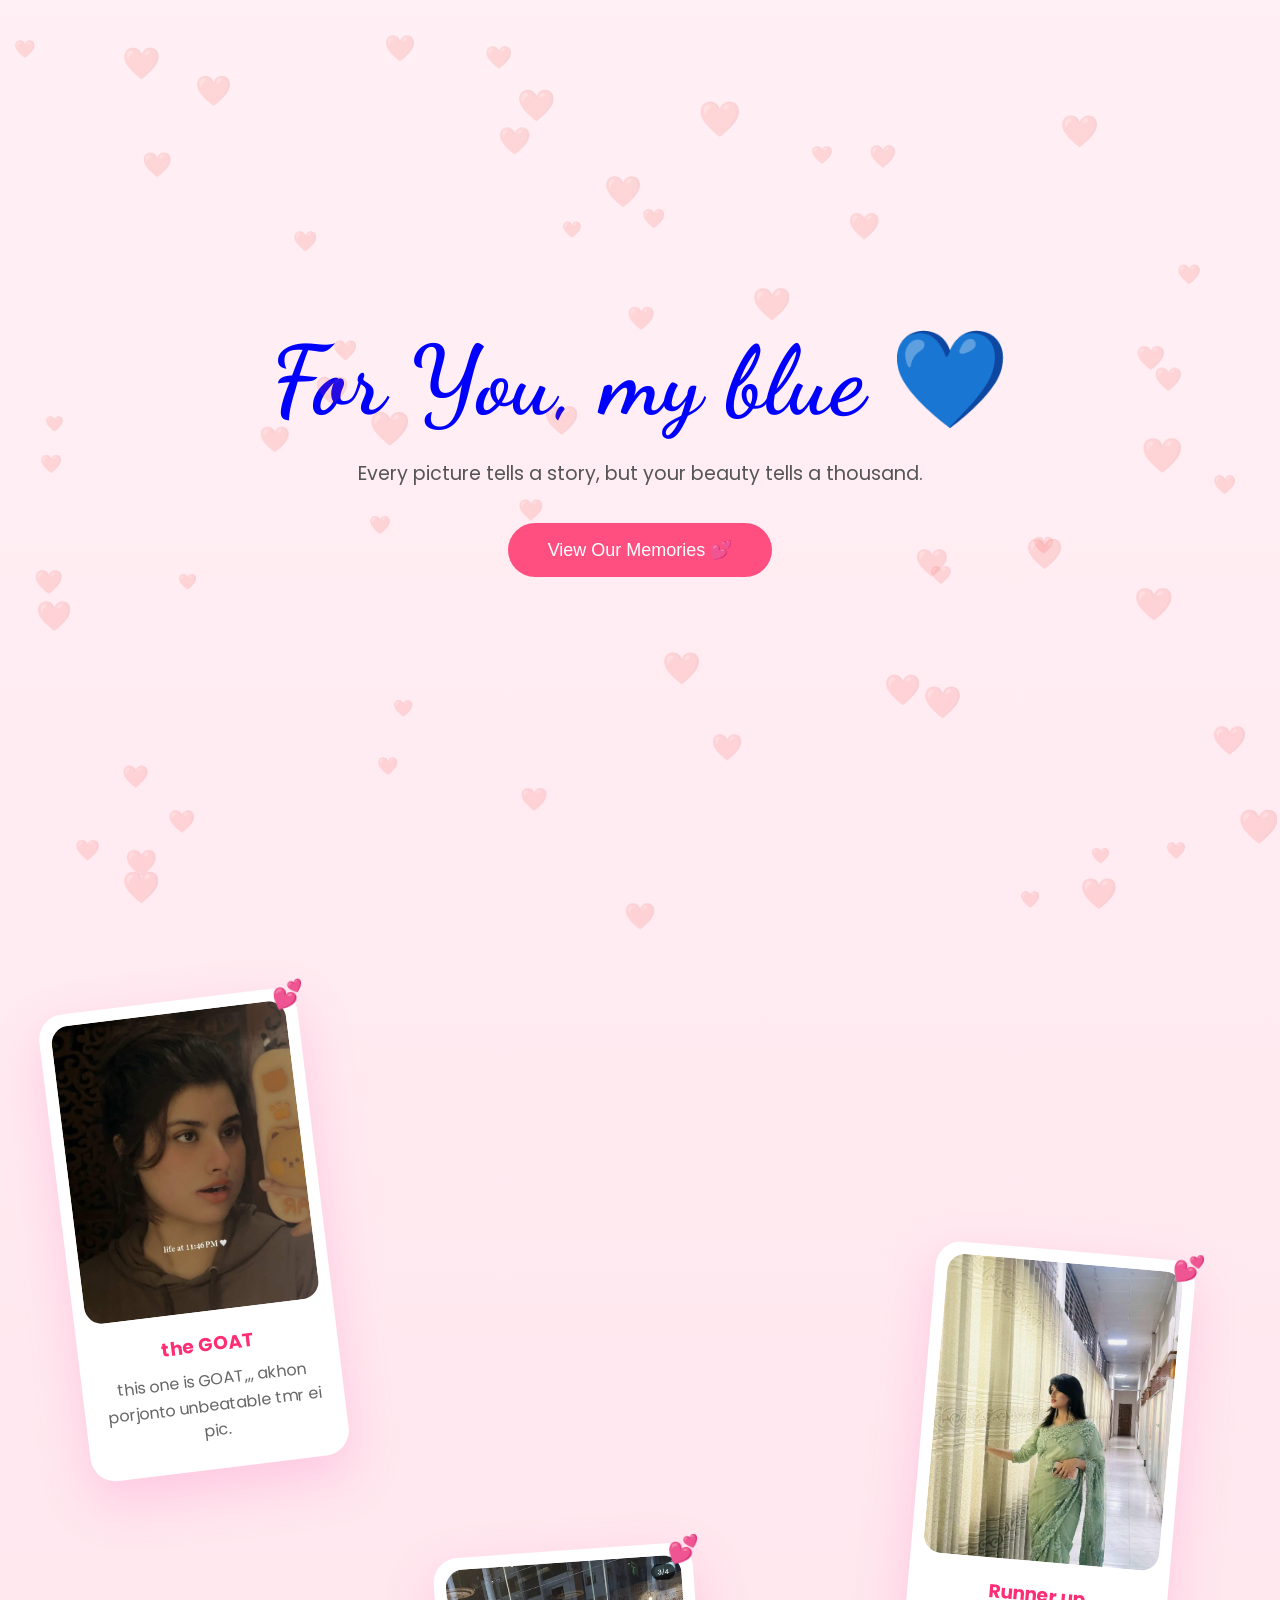
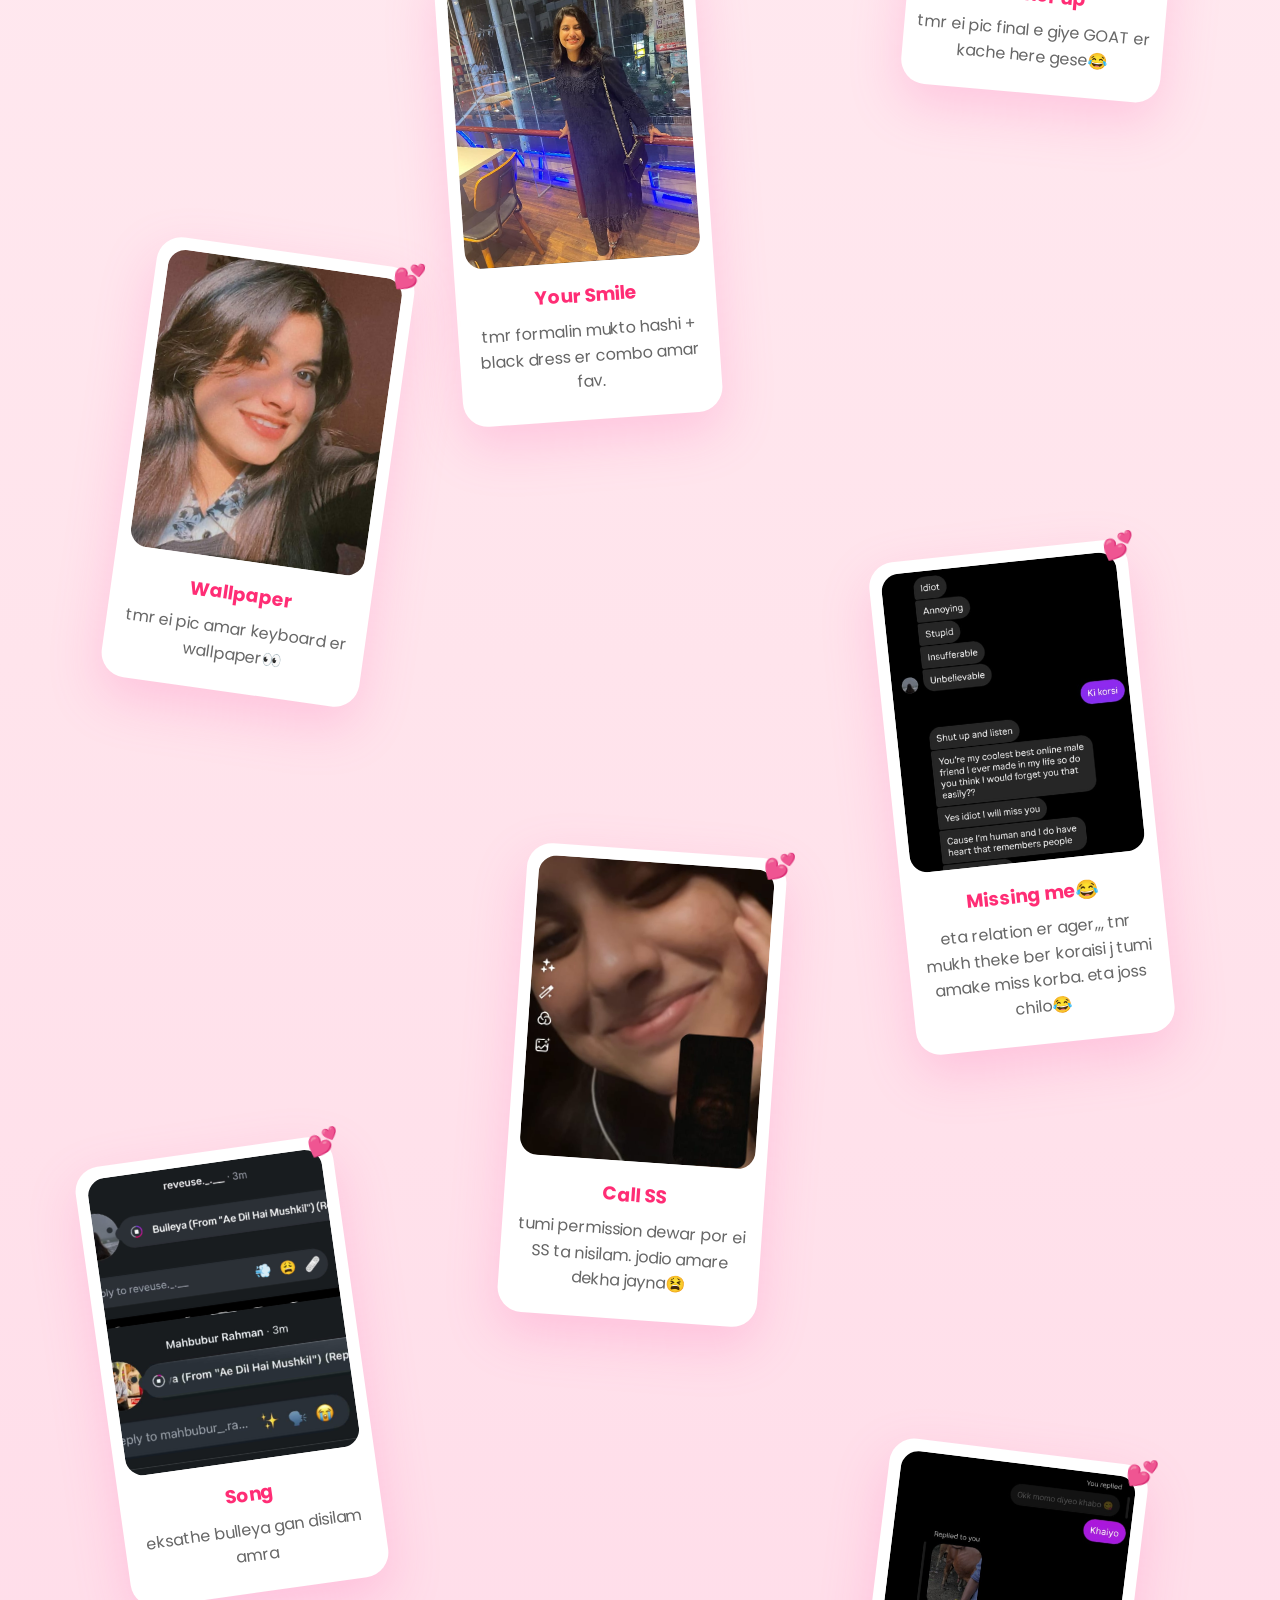
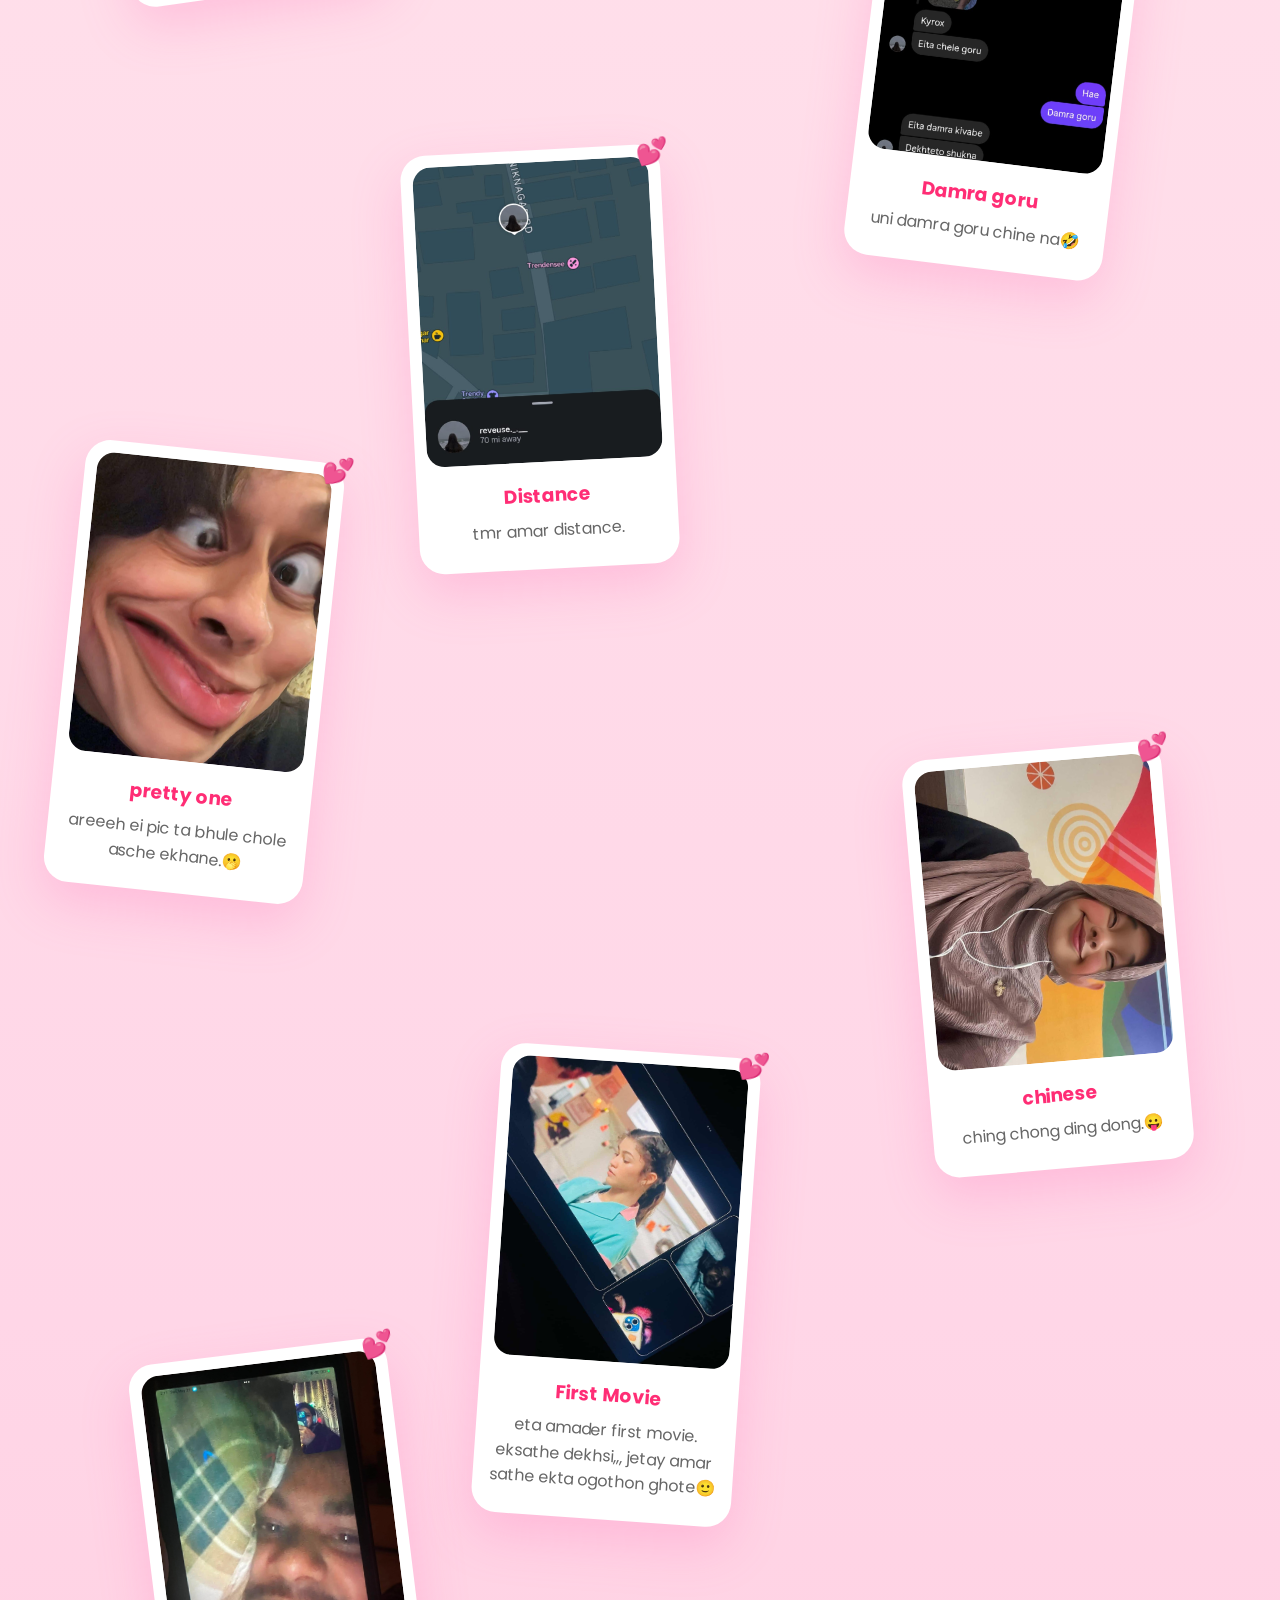
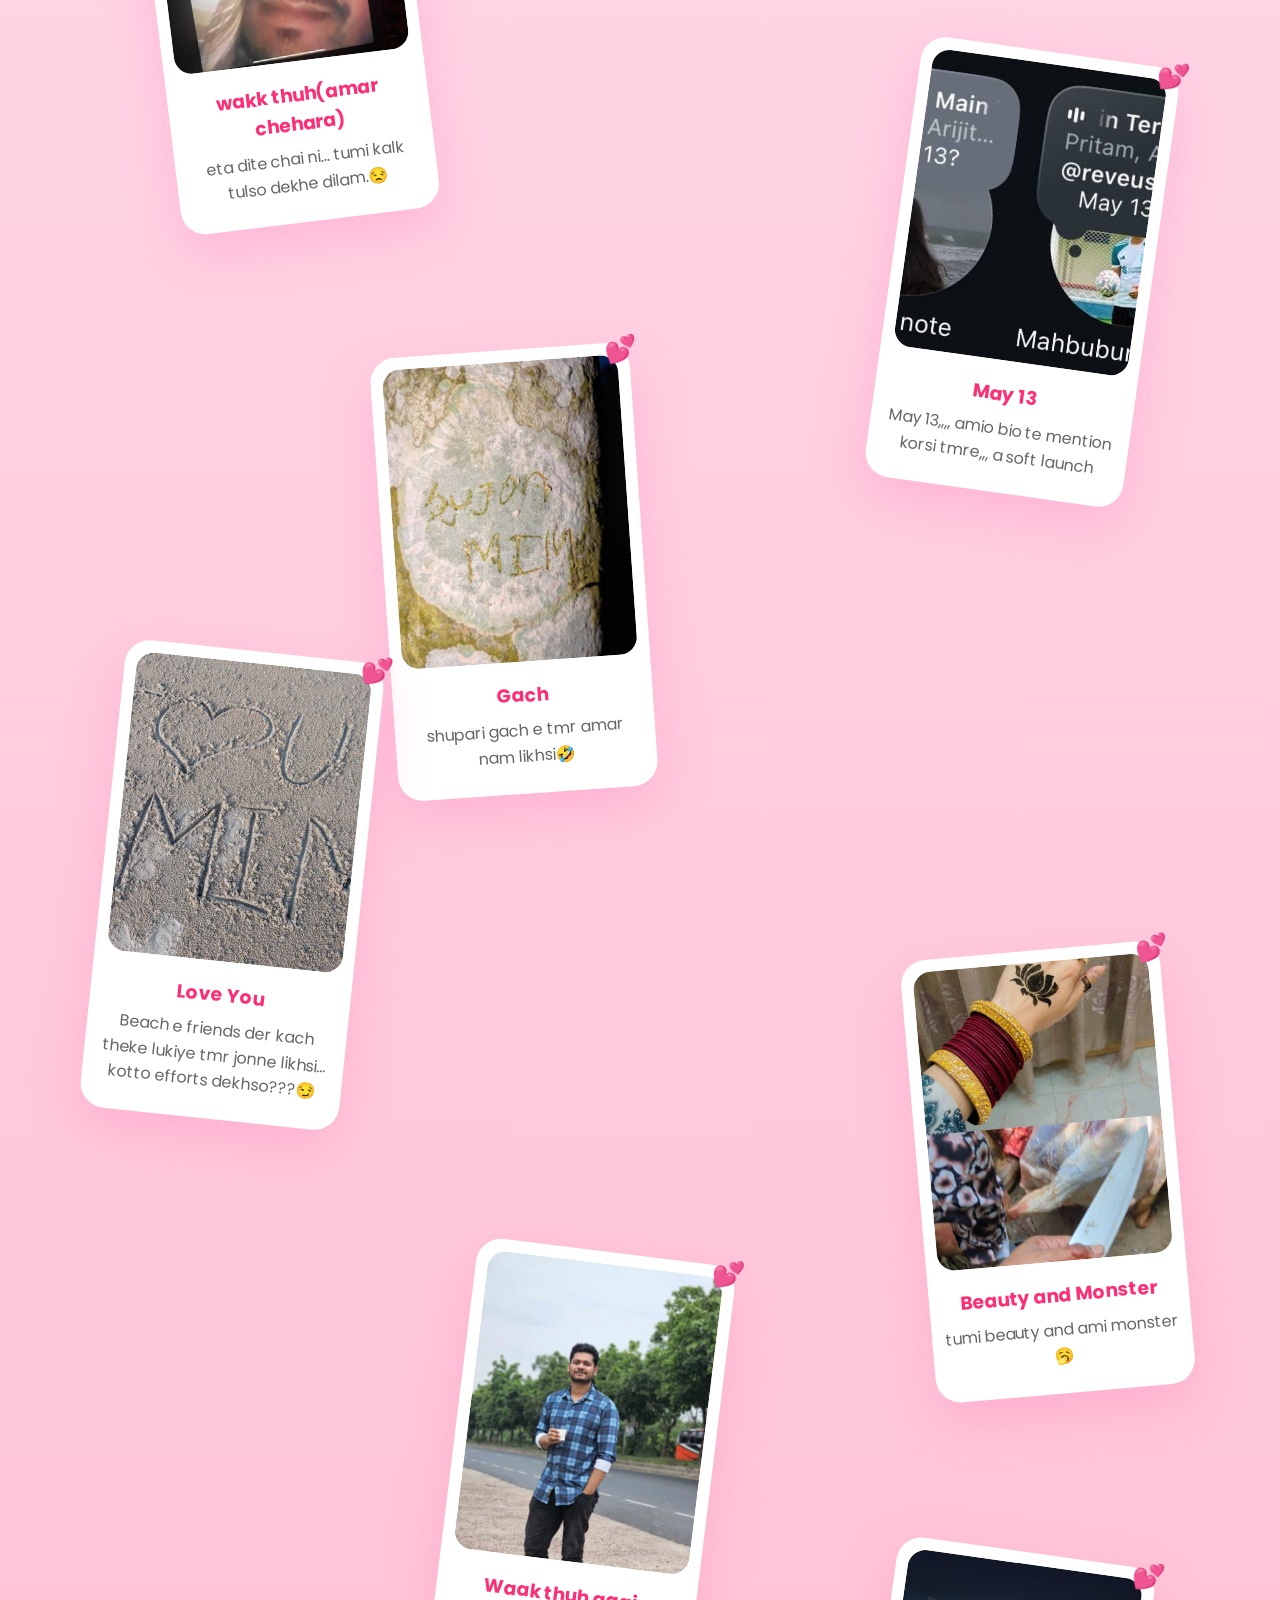
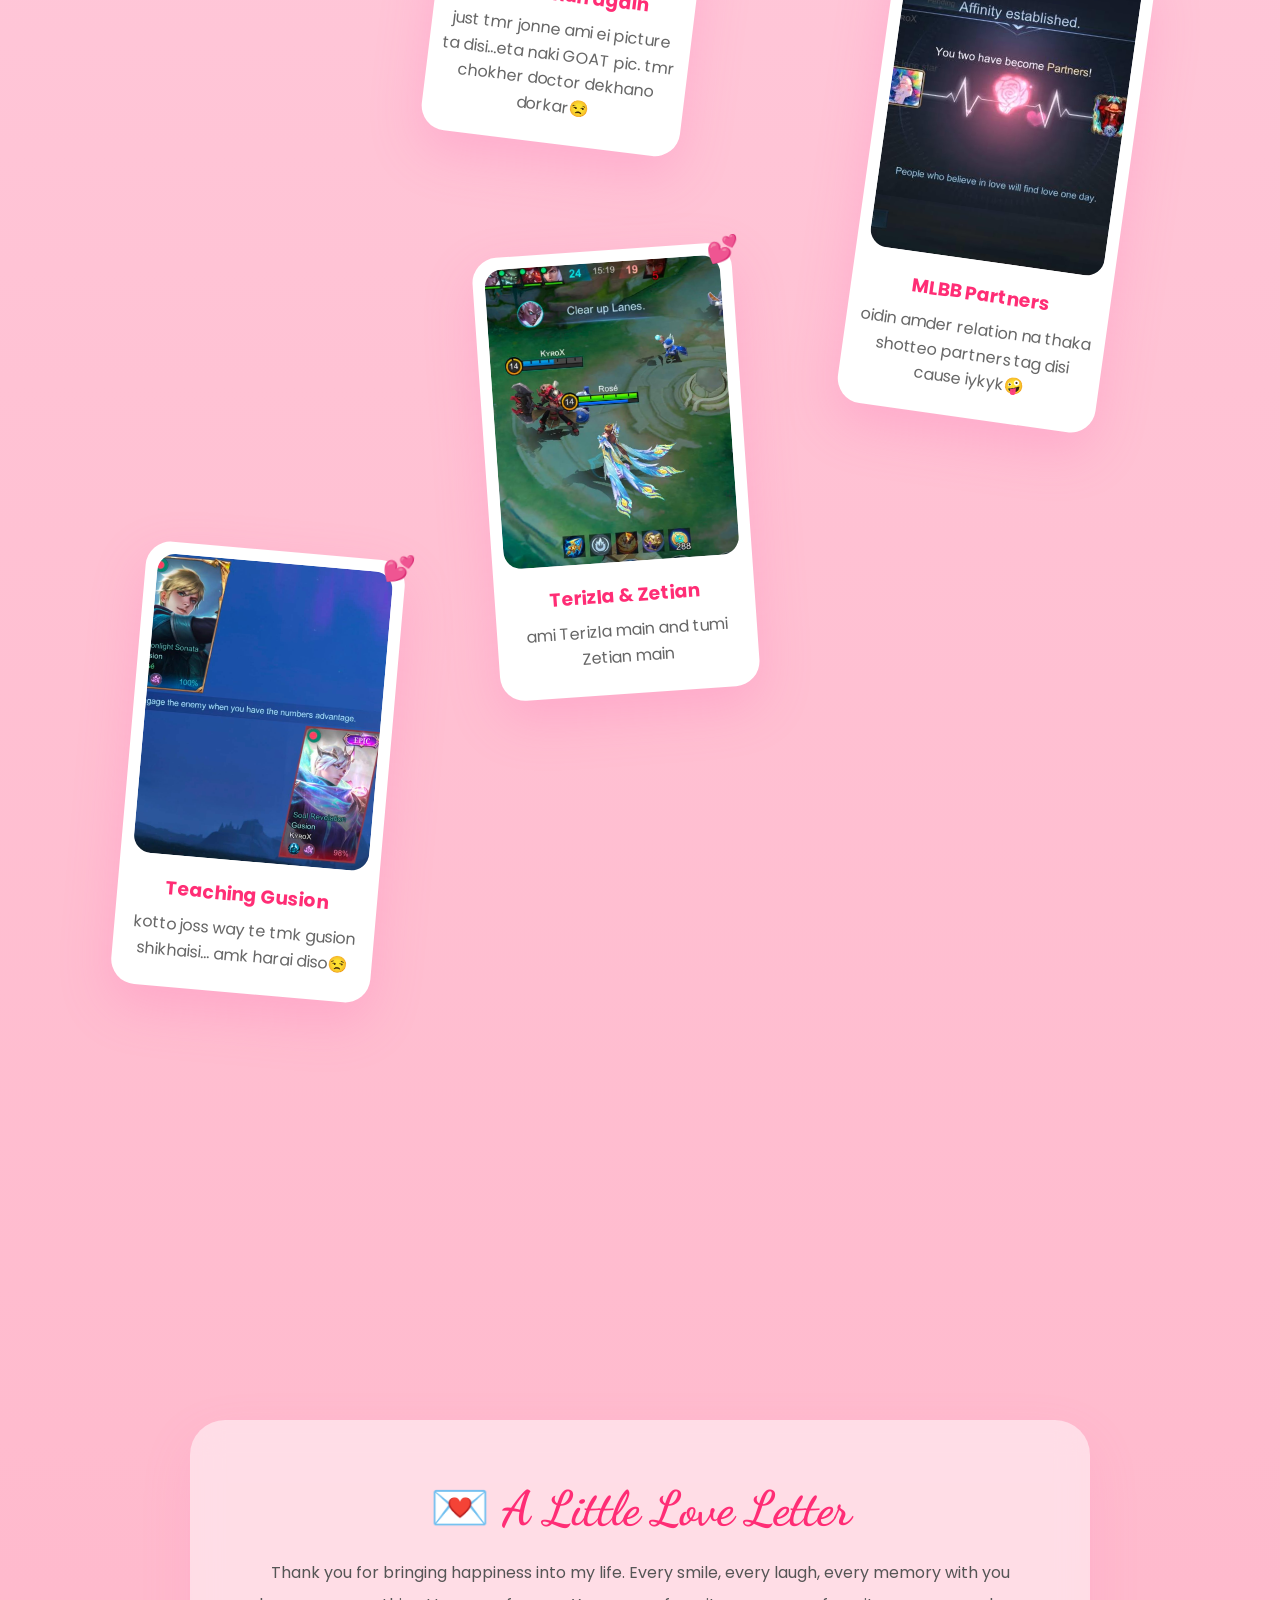
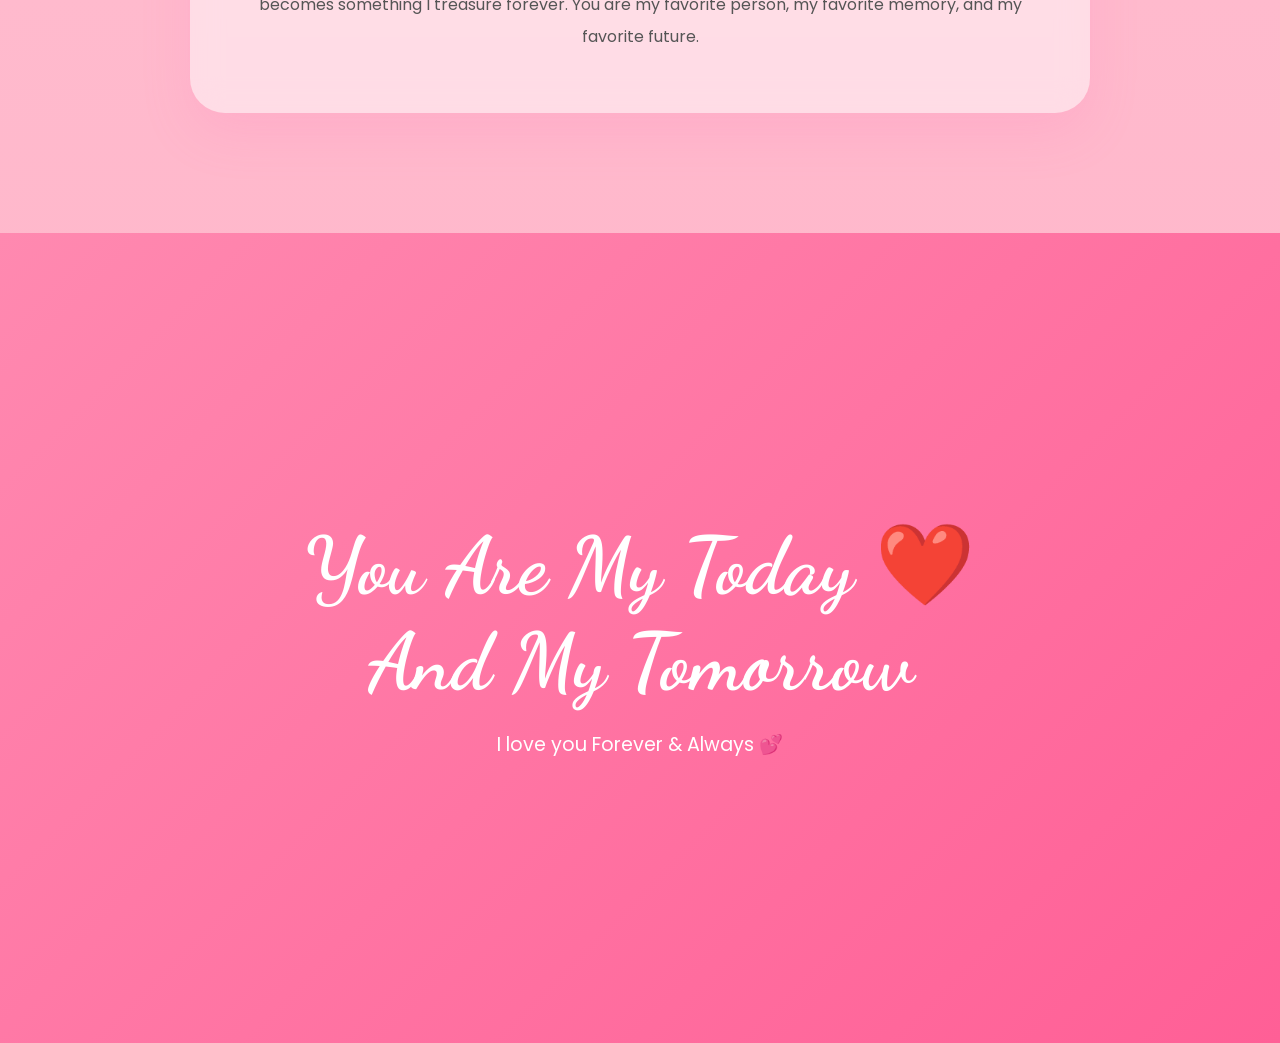
==== index.html @ a81a3d5a "done" ====
<!DOCTYPE html>
<html lang="en">
<head>
<meta charset="UTF-8">
<meta name="viewport" content="width=device-width, initial-scale=1.0">

<title>For My Beautiful Girl ❤️</title>

<link href="https://fonts.googleapis.com/css2?family=Poppins:wght@300;400;600;700&family=Dancing+Script:wght@700&display=swap" rel="stylesheet">

<style>

*{
    margin:0;
    padding:0;
    box-sizing:border-box;
}

html{
    scroll-behavior:smooth;
}

body{
    overflow-x:hidden;
    font-family:'Poppins',sans-serif;

    background:linear-gradient(
    180deg,
    #fff0f5,
    #ffe4ec,
    #ffd6e7,
    #ffc2d4,
    #ffb3c7
    );
}

/* HERO */

.hero{
    height:100vh;
    display:flex;
    flex-direction:column;
    justify-content:center;
    align-items:center;
    text-align:center;
    padding:20px;
}

.hero h1{
    font-size:6rem;
    color: blue;
    font-family:'Dancing Script',cursive;
}

.hero p{
    margin-top:20px;
    max-width:650px;
    color:#555;
    font-size:1.2rem;
}

.hero button{
    margin-top:35px;
    padding:16px 40px;
    border:none;
    border-radius:50px;
    background:#ff4f81;
    color:white;
    cursor:pointer;
    font-size:18px;
    transition:.4s;
}

.hero button:hover{
    transform:scale(1.08);
    box-shadow:0 10px 30px rgba(255,79,129,.4);
}

/* FLOATING GALLERY */

.floating-gallery{
    position:relative;
    width:100%;
    min-height:6800px;
}

/* CARD */

.floating-card{

    position:absolute;

    width:260px;

    background:white;

    padding:12px 12px 25px;

    border-radius:25px;

    box-shadow:
    0 20px 50px rgba(255,105,180,.25);

    opacity:0;

    transform:translateY(100px);

    transition:.8s;

    animation:floating 6s ease-in-out infinite;
}

.floating-card.show{
    opacity:1;
    transform:translateY(0);
}

.floating-card:hover{
    scale:1.08;
}

.floating-card img{
    width:100%;
    height:300px;
    object-fit:cover;
    border-radius:18px;
}

.floating-card h3{
    color:#ff2d75;
    margin-top:12px;
    text-align:center;
}

.floating-card p{
    text-align:center;
    color:#666;
    margin-top:8px;
    line-height:1.6;
}

.floating-card::before{
    content:"💕";
    position:absolute;
    top:-12px;
    right:-8px;
    font-size:26px;
}

/* POSITIONS */

.card1  { top:100px; left:5%; rotate:-7deg; }
.card2  { top:350px; right:8%; rotate:5deg; }
.card3  { top:650px; left:35%; rotate:-4deg; }

.card4  { top:950px; left:10%; rotate:8deg; }
.card5  { top:1250px; right:10%; rotate:-6deg; }
.card6  { top:1550px; left:40%; rotate:4deg; }

.card7  { top:1850px; left:8%; rotate:-8deg; }
.card8  { top:2150px; right:12%; rotate:7deg; }
.card9  { top:2450px; left:32%; rotate:-3deg; }

.card10 { top:2750px; left:5%; rotate:6deg; }
.card11 { top:3050px; right:8%; rotate:-5deg; }
.card12 { top:3350px; left:38%; rotate:4deg; }

.card13 { top:3650px; left:12%; rotate:-7deg; }
.card14 { top:3950px; right:10%; rotate:8deg; }
.card15 { top:4250px; left:30%; rotate:-4deg; }

.card16 { top:4550px; left:8%; rotate:6deg; }
.card17 { top:4850px; right:8%; rotate:-5deg; }
.card18 { top:5150px; left:35%; rotate:7deg; }
.card19 { top:5450px; right:12%; rotate:8deg; }
.card20 { top:5750px; left:38%; rotate:-4deg; }
.card21 { top:6050px; left:10%; rotate:5deg; }
/* FLOATING ANIMATION */

@keyframes floating{

    0%{
        transform:translateY(0);
    }

    50%{
        transform:translateY(-20px);
    }

    100%{
        transform:translateY(0);
    }

}

/* LOVE LETTER */

.love-letter{

    width:85%;
    max-width:900px;
    margin:120px auto;

    background:rgba(255,255,255,.5);

    backdrop-filter:blur(15px);

    padding:60px;

    border-radius:35px;

    text-align:center;

    box-shadow:
    0 20px 50px rgba(255,105,180,.15);
}

.love-letter h2{
    font-size:3rem;
    color:#ff2d75;
    font-family:'Dancing Script',cursive;
}

.love-letter p{
    margin-top:20px;
    color:#555;
    line-height:2;
}

/* ENDING */

.ending{

    height:90vh;

    display:flex;
    justify-content:center;
    align-items:center;
    flex-direction:column;

    text-align:center;

    background:
    linear-gradient(
    135deg,
    #ff89b0,
    #ff5f96
    );
}

.ending h1{
    color:white;
    font-size:5rem;
    font-family:'Dancing Script',cursive;
}

.ending p{
    color:white;
    margin-top:20px;
    font-size:1.2rem;
}

/* MOBILE */

@media(max-width:768px){

.hero h1{
    font-size:4rem;
}

.floating-gallery{
    min-height:auto;
    padding:20px;
}

.floating-card{
    position:relative;
    width:100%;
    margin-bottom:30px;
    left:auto!important;
    right:auto!important;
    top:auto!important;
    rotate:0deg!important;
}

.love-letter{
    padding:30px;
}

.ending h1{
    font-size:3rem;
}

}

</style>
</head>

<body>

<section class="hero">

<h1>For You, my blue 💙</h1>

<p>
Every picture tells a story,
but your beauty tells a thousand.
</p>

<button onclick="goGallery()">
View Our Memories 💕
</button>

</section>

<section class="floating-gallery" id="gallery">

<div class="floating-card card1 reveal">
<img src="./messybun.jpeg">
<h3>the GOAT</h3>
<p>this one is GOAT,,, akhon porjonto unbeatable tmr ei pic.</p>
</div>

<div class="floating-card card2 reveal">
<img src="./goat.jpeg">
<h3>Runner up</h3>
<p>tmr ei pic final e giye GOAT er kache here gese😂</p>
</div>

<div class="floating-card card3 reveal">
<img src="./black dress.jpeg">
<h3>Your Smile</h3>
<p>tmr formalin mukto hashi + black dress er combo amar fav.
</p>
</div>

<div class="floating-card card4 reveal">
<img src="./sunkiss.jpeg">
<h3>Wallpaper</h3>
<p>tmr ei pic amar keyboard er wallpaper👀</p>
</div>

<div class="floating-card card5 reveal">
<img src="./missme.jpeg">
<h3>Missing me😂</h3>
<p>eta relation er ager,,, tnr mukh theke ber koraisi j tumi amake miss korba. eta joss chilo😂</p>
</div>

<div class="floating-card card6 reveal">
<img src="./callss.jpeg">
<h3>Call SS</h3>
<p>tumi permission dewar por ei SS ta nisilam. jodio amare dekha jayna😫</p>
</div>

<div class="floating-card card7 reveal">
<img src="./song.jpeg">
<h3>Song</h3>
<p>eksathe bulleya gan disilam amra</p>
</div>

<div class="floating-card card8 reveal">
<img src="./damra.jpeg">
<h3>Damra goru</h3>
<p> uni damra goru chine na🤣</p>
</div>

<div class="floating-card card9 reveal">
<img src="./distance.jpeg">
<h3>Distance</h3>
<p>tmr amar distance.</p>
</div>

<div class="floating-card card10 reveal">
<img src="./funny.jpeg">
<h3>pretty one</h3>
<p>areeeh ei pic ta bhule chole asche ekhane.🫢</p>
</div>

<div class="floating-card card11 reveal">
<img src="./china.jpeg">
<h3>chinese</h3>
<p>ching chong ding dong.😛</p>
</div>

<div class="floating-card card12 reveal">
<img src="./movie.jpeg">
<h3>First Movie</h3>
<p>eta amader first movie. eksathe dekhsi,,, jetay amar sathe ekta ogothon ghote🙂</p>
</div>

<div class="floating-card card13 reveal">
<img src="./chih.jpeg">
<h3>wakk thuh(amar chehara)</h3>
<p>eta dite chai ni... tumi kalk tulso dekhe dilam.😒</p>
</div>

<div class="floating-card card14 reveal">
<img src="./may13.jpeg">
<h3>May 13</h3>
<p>May 13,,,, amio bio te mention korsi tmre,,, a soft launch</p>
</div>

<div class="floating-card card15 reveal">
<img src="./gach.jpeg">
<h3>Gach</h3>
<p>shupari gach e tmr amar nam likhsi🤣</p>
</div>

<div class="floating-card card16 reveal">
<img src="./loveu.jpeg">
<h3>Love You</h3>
<p>Beach e friends der kach theke lukiye tmr jonne likhsi... kotto efforts dekhso???😏</p>
</div>

<div class="floating-card card17 reveal">
<img src="./monster.jpeg">
<h3>Beauty and Monster</h3>
<p>tumi beauty and ami monster🥱</p>
</div>

<div class="floating-card card18 reveal">
<img src="./me.jpeg">
<h3>Waak thuh again</h3>
<p>just tmr jonne ami ei picture ta disi...eta naki GOAT pic. tmr chokher doctor dekhano dorkar😒</p>
</div>
<div class="floating-card card19 reveal">
<img src="./partners.jpeg">
<h3> MLBB Partners</h3>
<p>oidin amder relation na thaka shotteo partners tag disi cause iykyk🤪</p>
</div>
<div class="floating-card card20 reveal">
<img src="./terizlazetian.jpeg">
<h3>Terizla & Zetian</h3>
<p>ami Terizla main and tumi Zetian main</p>
</div>
<div class="floating-card card21 reveal">
<img src="./teaching gs.jpeg">
<h3>Teaching Gusion</h3>
<p>kotto joss way te tmk gusion shikhaisi... amk harai diso😒</p>
</div>

</section>

<section class="love-letter">

<h2>💌 A Little Love Letter</h2>

<p>
Thank you for bringing happiness into my life.
Every smile, every laugh, every memory with you
becomes something I treasure forever.

You are my favorite person,
my favorite memory,
and my favorite future.
</p>

</section>

<section class="ending">

<h1>
You Are My Today ❤️<br>
And My Tomorrow
</h1>

<p> I love you Forever & Always 💕</p>

</section>

<script>

function goGallery(){
    document.getElementById('gallery')
    .scrollIntoView({
        behavior:'smooth'
    });
}

const cards=document.querySelectorAll('.reveal');

function revealCards(){

cards.forEach(card=>{

const top=card.getBoundingClientRect().top;

if(top < window.innerHeight-100){
card.classList.add('show');
}

});

}

window.addEventListener('scroll',revealCards);

revealCards();

/* FLOATING HEARTS */

for(let i=0;i<60;i++){

const heart=document.createElement('div');

heart.innerHTML='❤️';

heart.style.position='fixed';
heart.style.left=Math.random()*100+'vw';
heart.style.top=Math.random()*100+'vh';

heart.style.fontSize=
(15+Math.random()*20)+'px';

heart.style.opacity='.15';

heart.style.pointerEvents='none';

heart.style.zIndex='999';

heart.animate(
[
{transform:'translateY(0px)'},
{transform:'translateY(-60px)'}
],
{
duration:3000+Math.random()*4000,
iterations:Infinity,
direction:'alternate'
}
);

document.body.appendChild(heart);

}

</script>

</body>
</html>
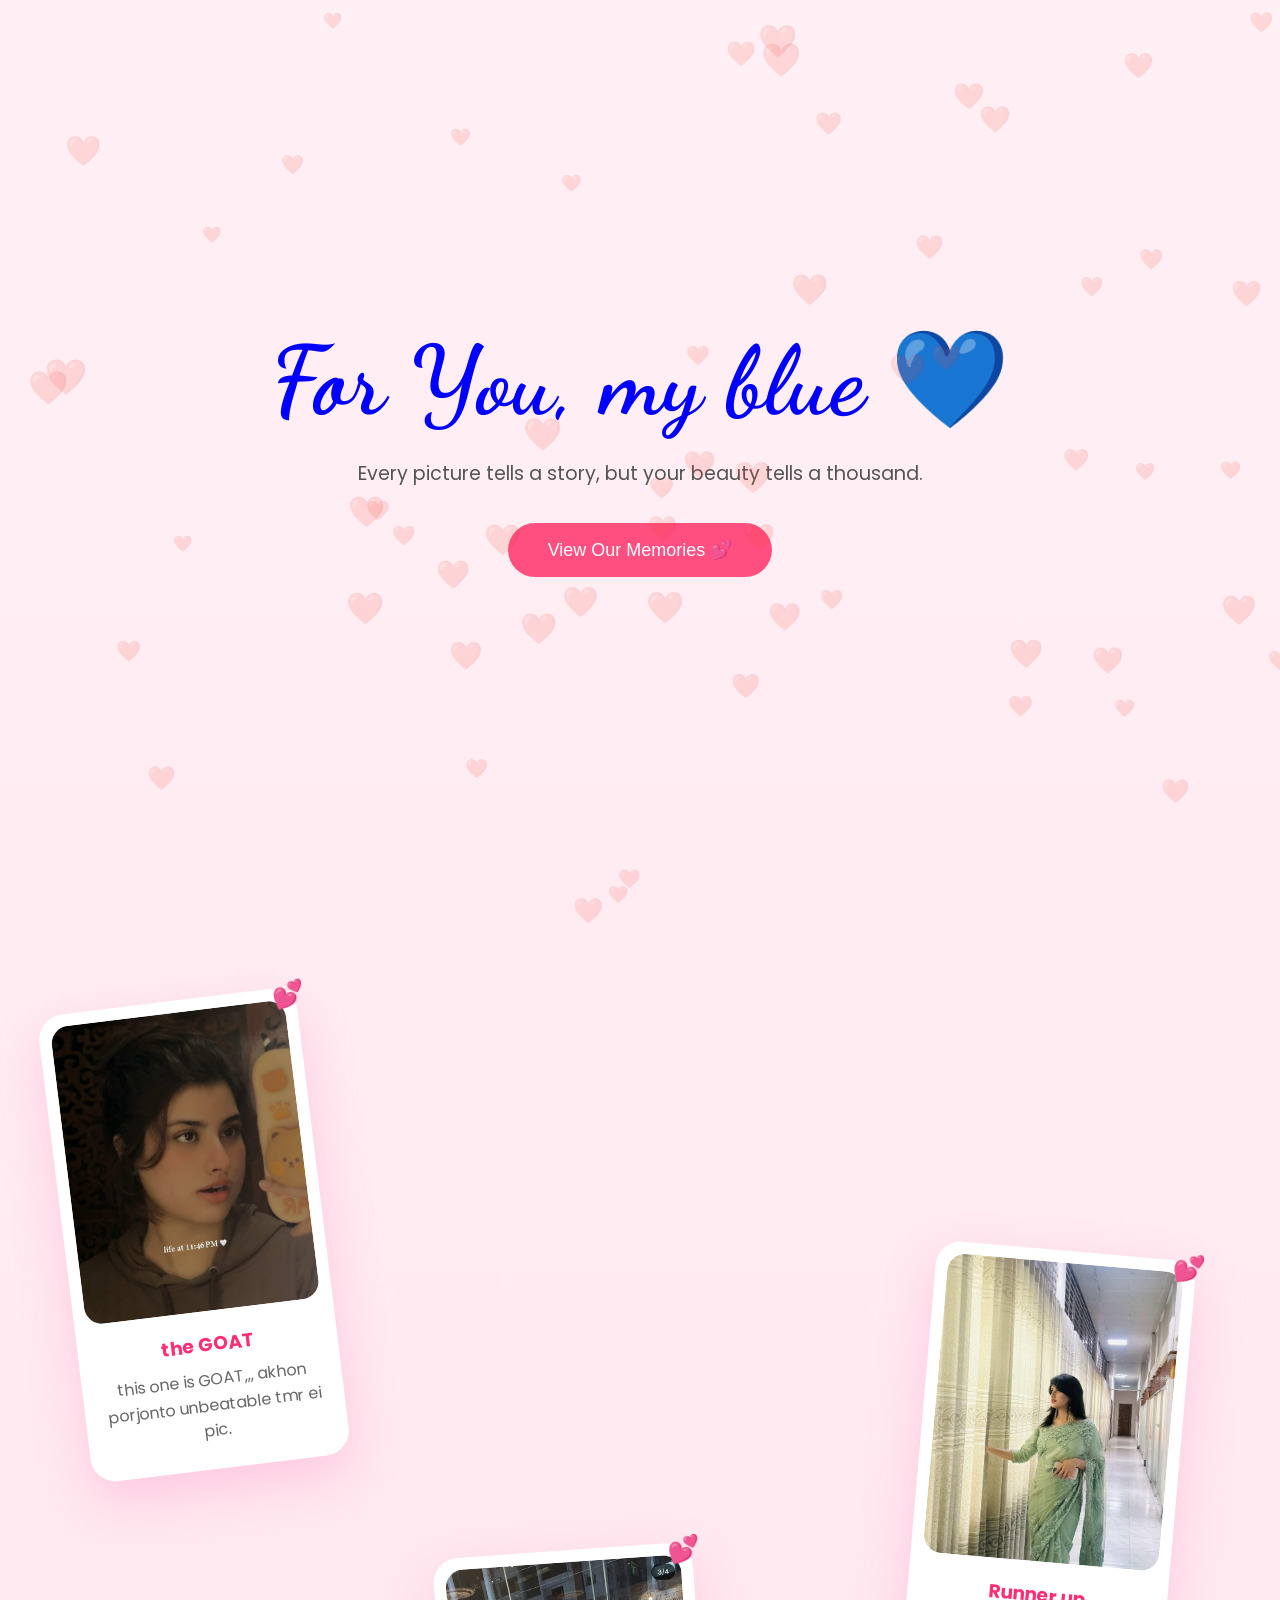
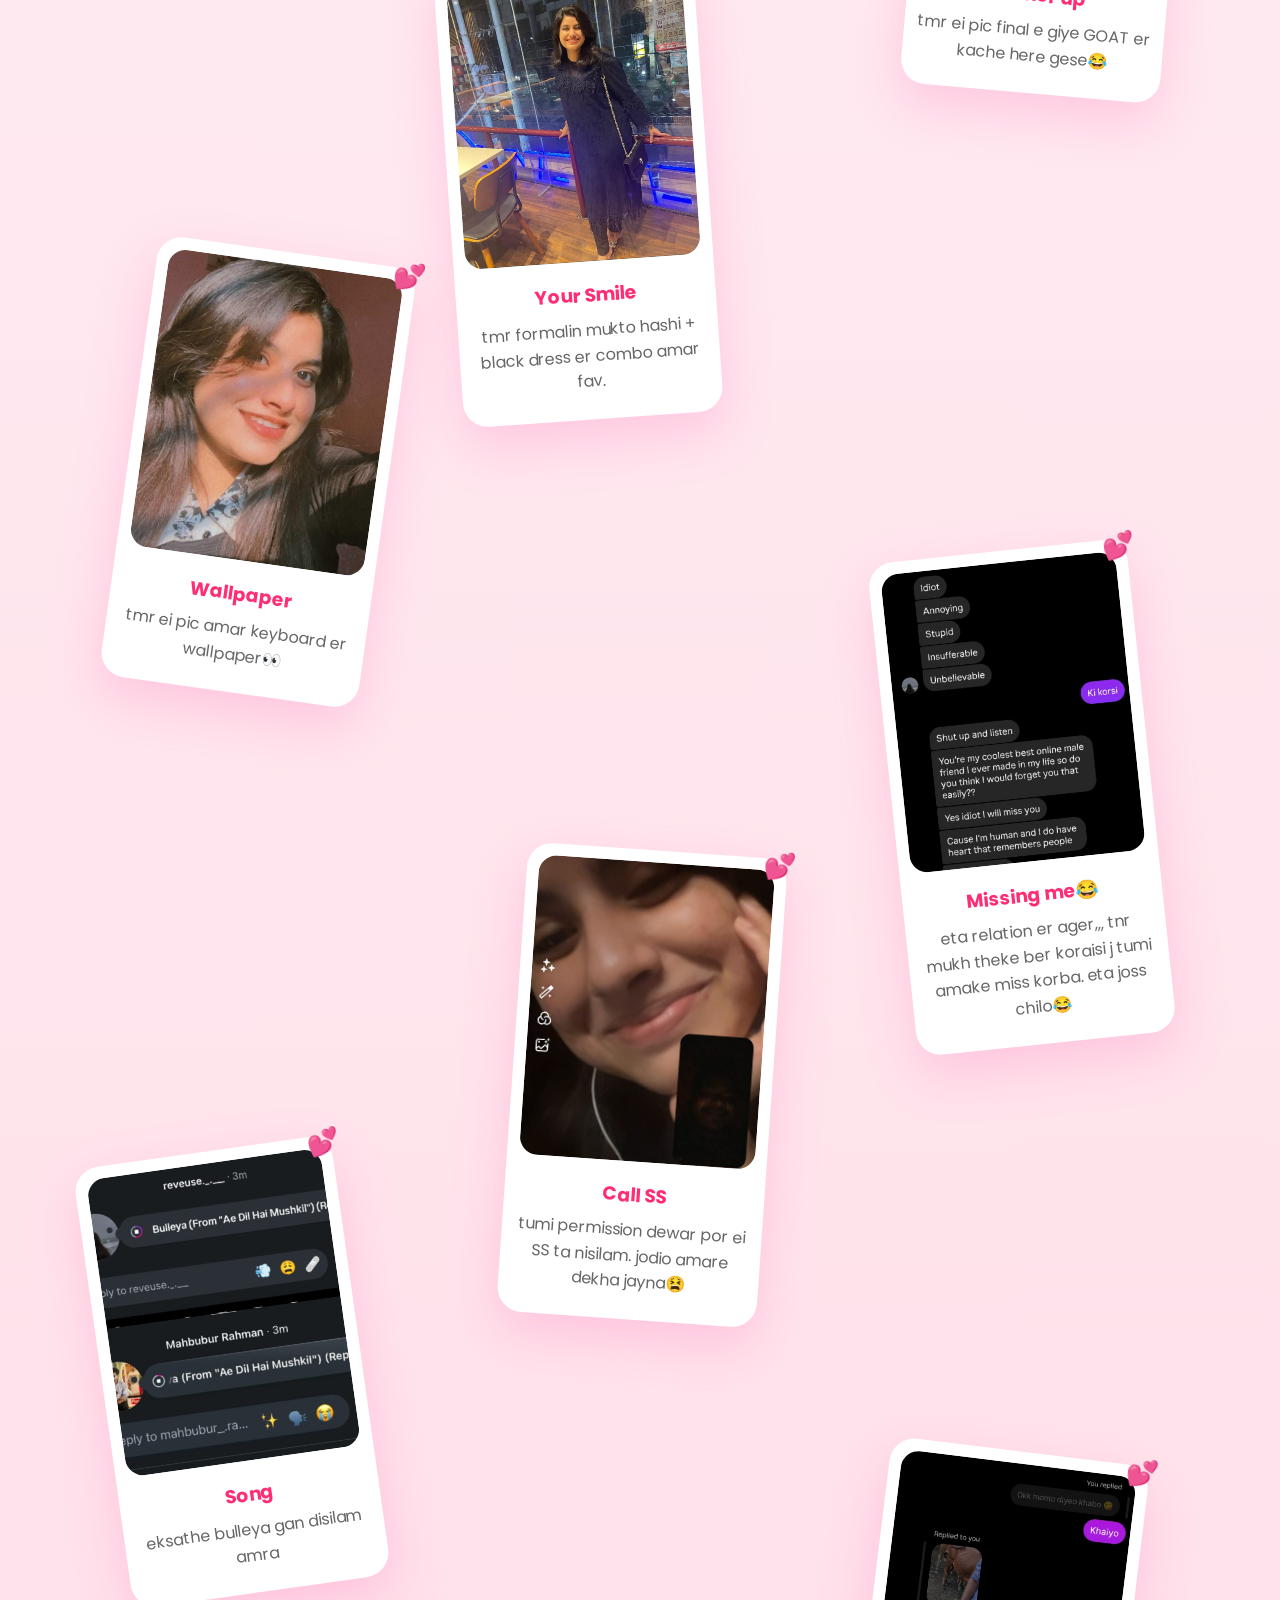
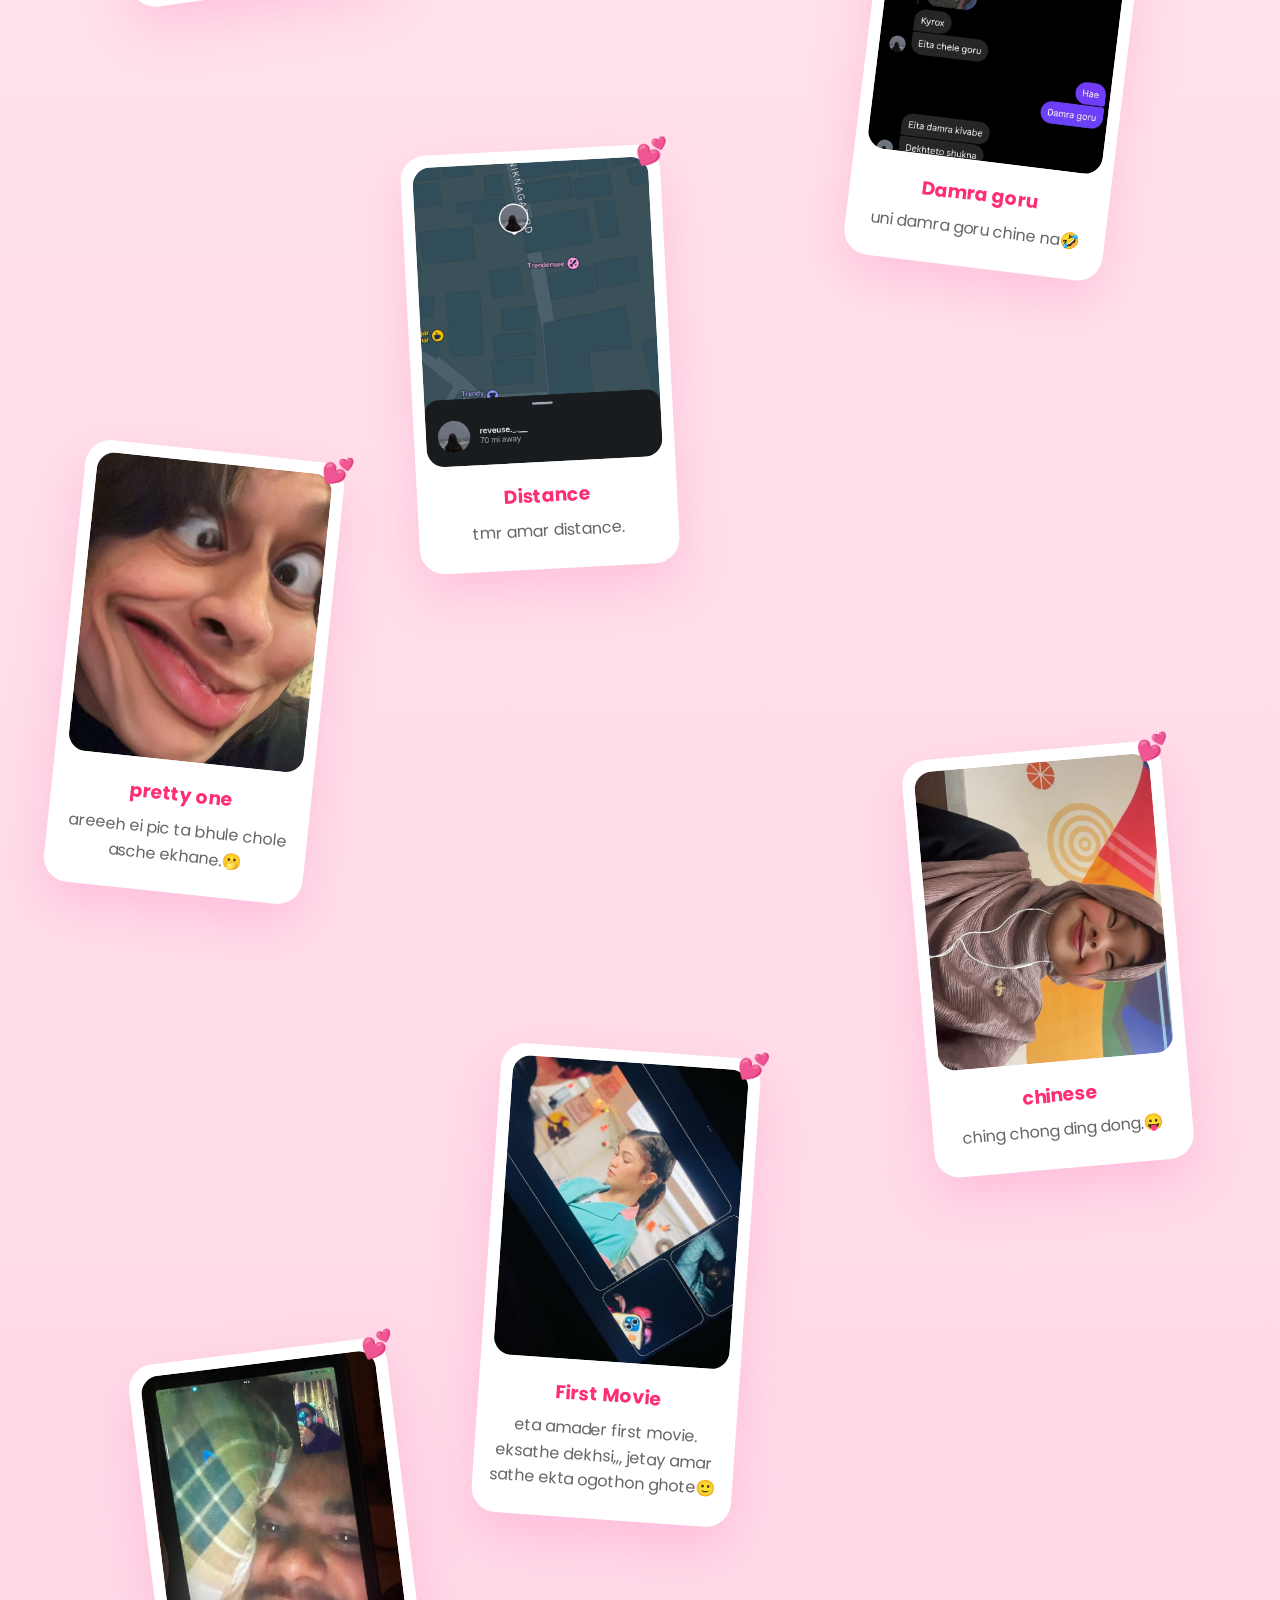
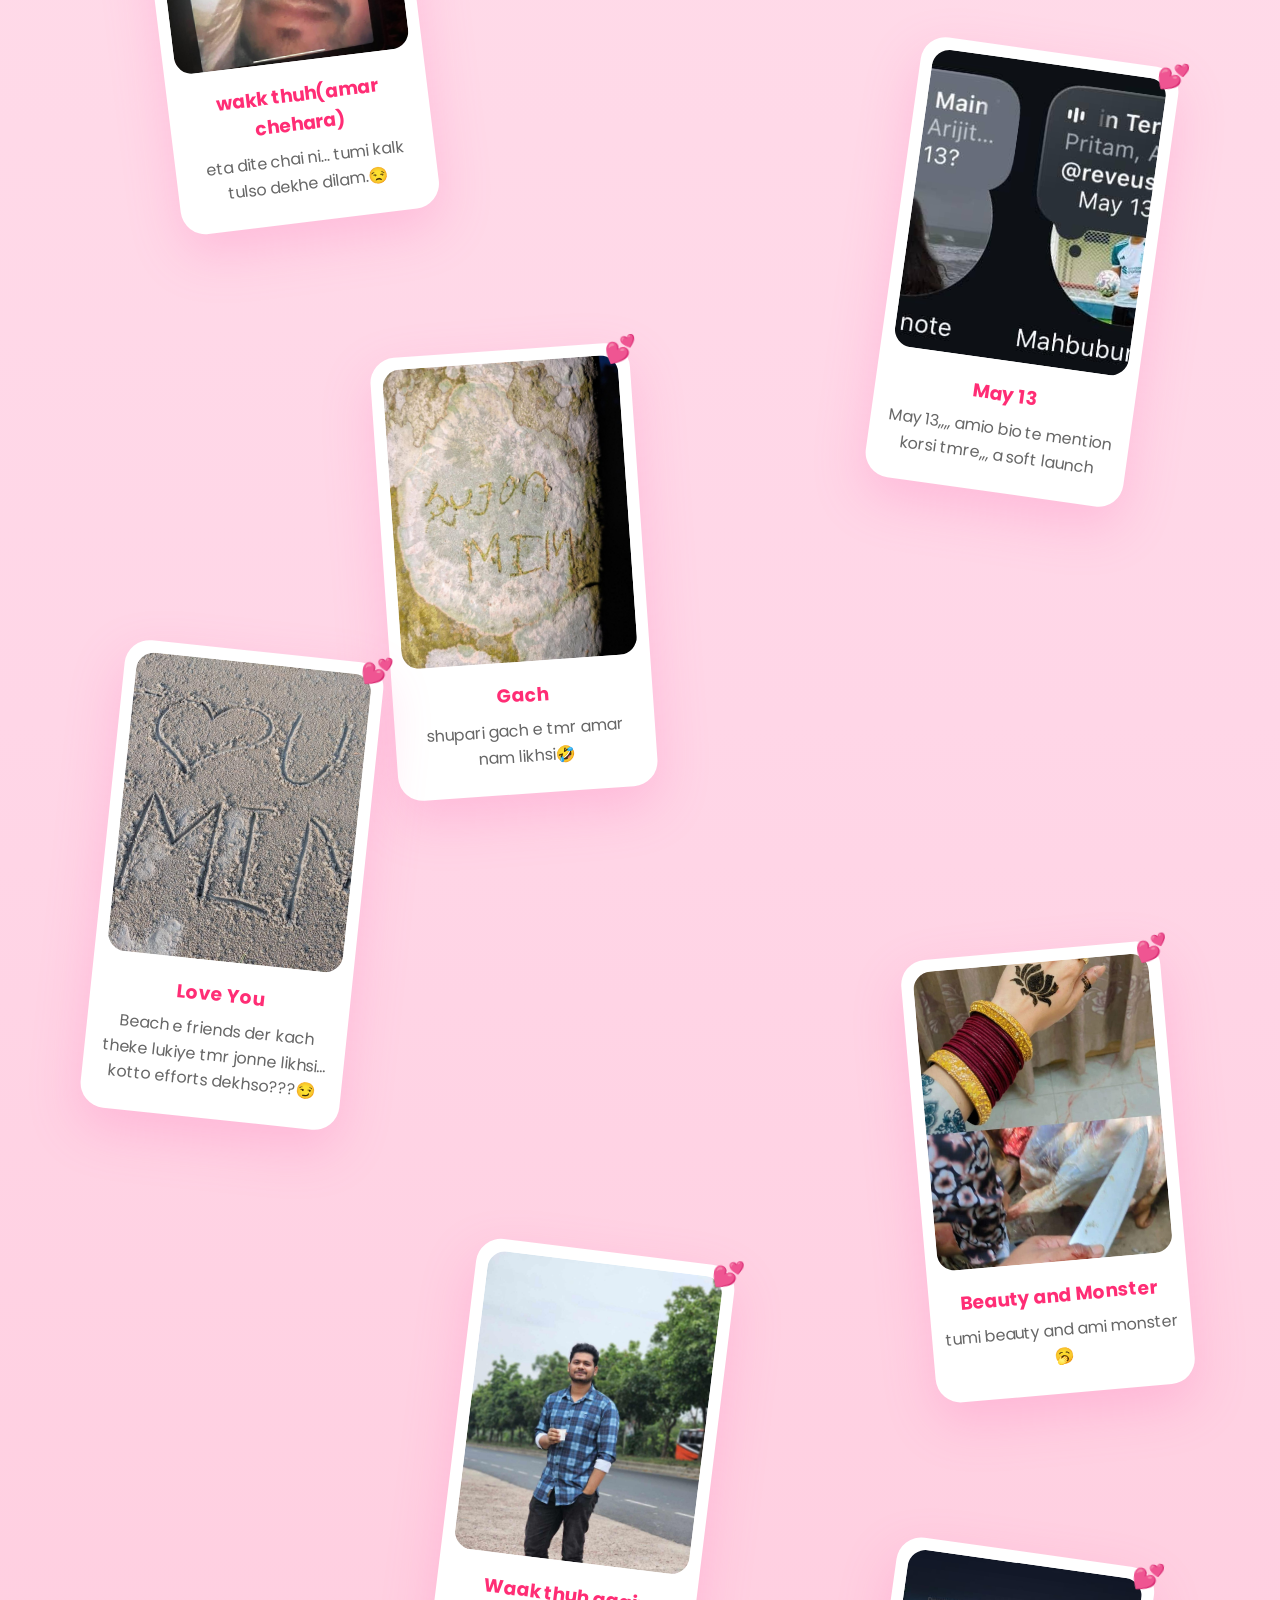
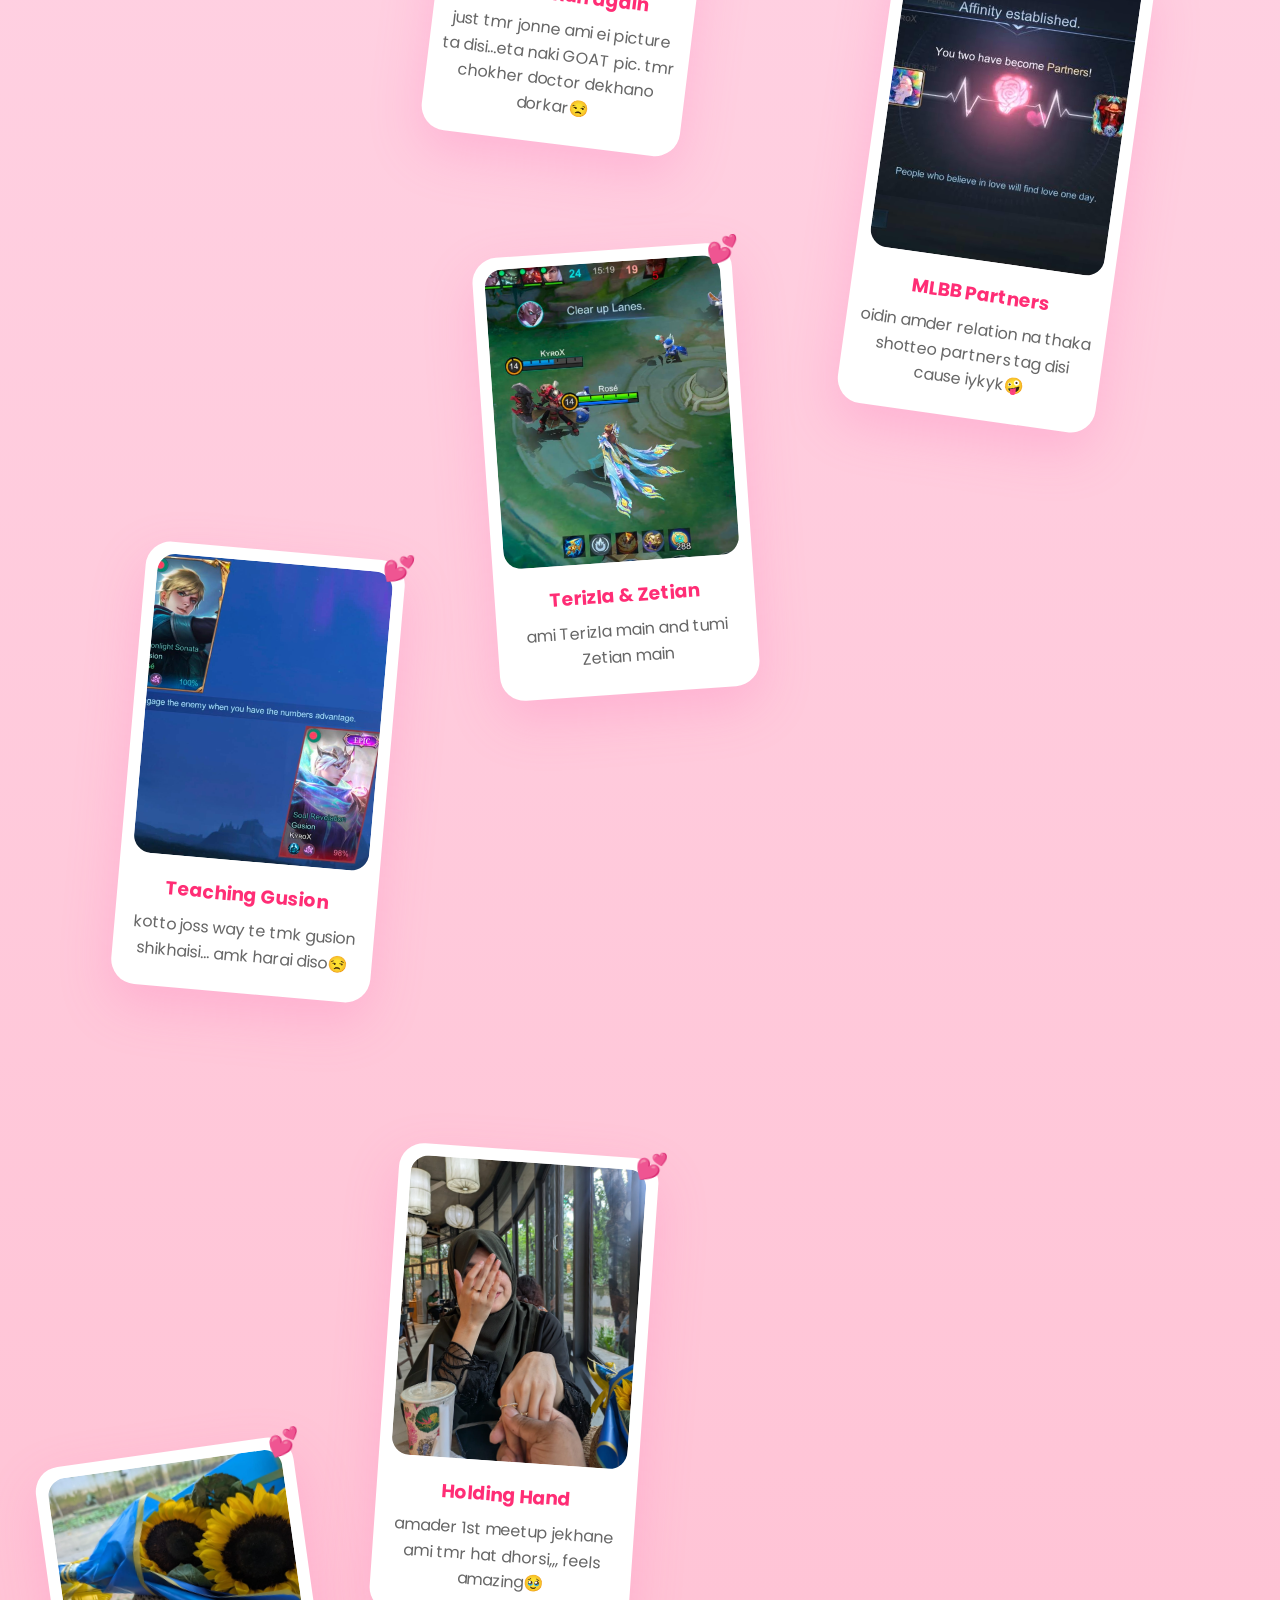
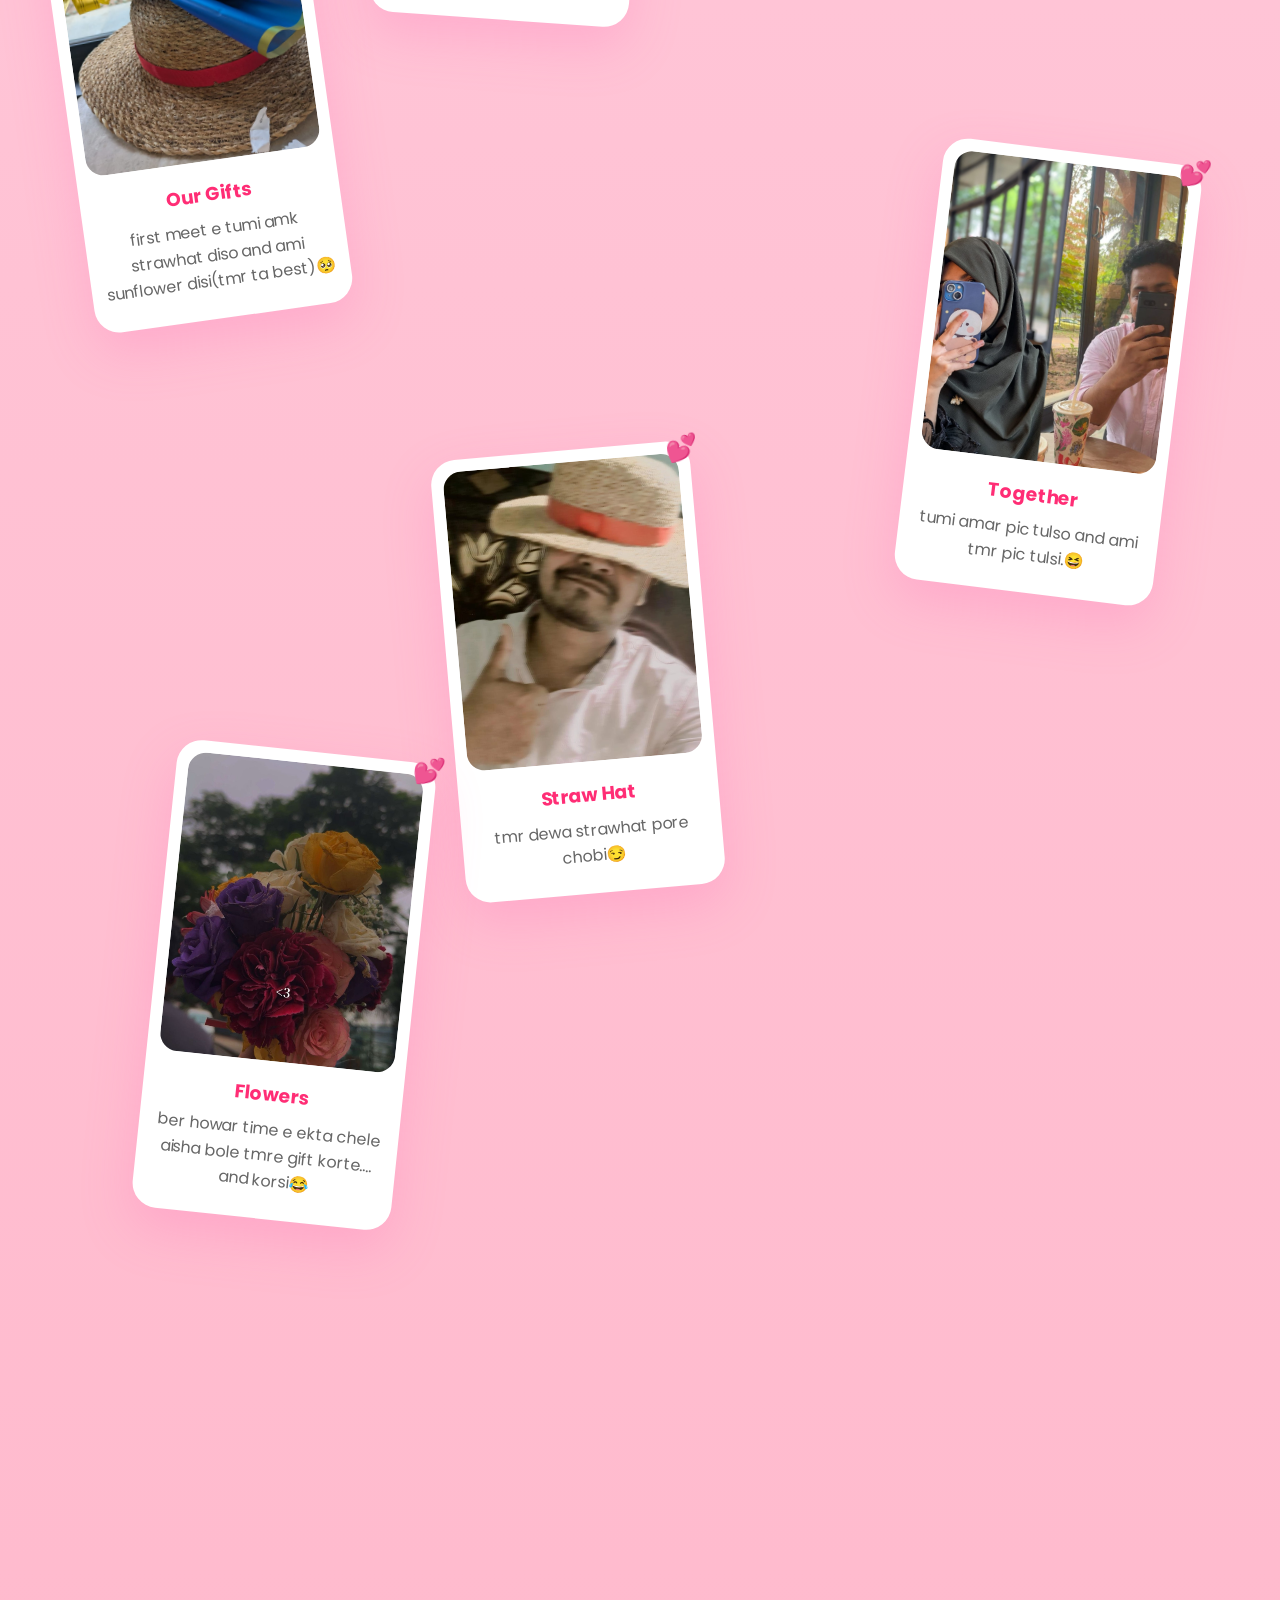
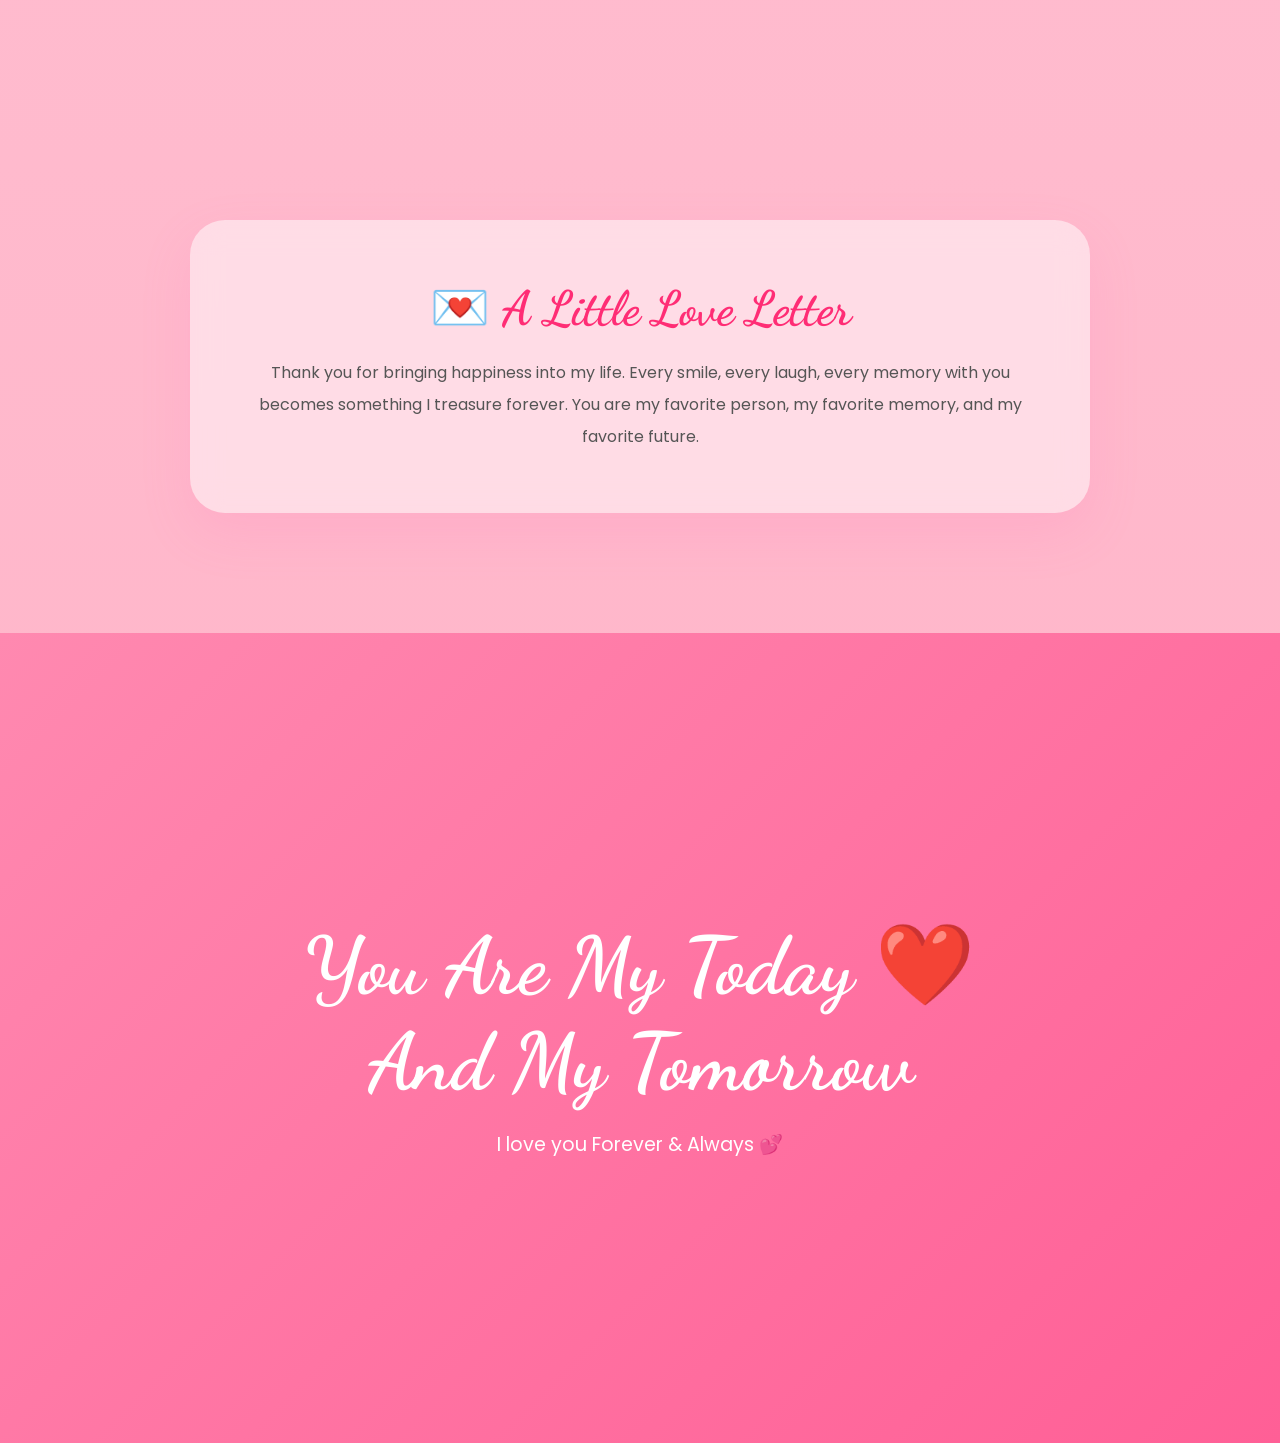
==== commit c30b5240: "over" ====
--- a/index.html
+++ b/index.html
@@ -81,7 +81,7 @@
 .floating-gallery{
     position:relative;
     width:100%;
-    min-height:6800px;
+    min-height:8800px;
 }
 
 /* CARD */
@@ -175,6 +175,13 @@
 .card19 { top:5450px; right:12%; rotate:8deg; }
 .card20 { top:5750px; left:38%; rotate:-4deg; }
 .card21 { top:6050px; left:10%; rotate:5deg; }
+.card22 { top:6350px; right:10%; rotate:-6deg; }
+.card23 { top:6650px; left:30%; rotate:4deg; }
+.card24 { top:6950px; left:5%; rotate:-8deg; }  
+.card25 { top:7250px; right:8%; rotate:7deg; }
+.card26 { top:7550px; left:35%; rotate:-5deg; }
+.card27 { top:7850px; left:12%; rotate:6deg; }
+
 /* FLOATING ANIMATION */
 
 @keyframes floating{
@@ -437,6 +444,31 @@
 <img src="./teaching gs.jpeg">
 <h3>Teaching Gusion</h3>
 <p>kotto joss way te tmk gusion shikhaisi... amk harai diso😒</p>
+</div>
+<div class="floating-card card23 reveal">
+<img src="./holdinghand.jpeg">
+<h3>Holding Hand</h3>
+<p>amader 1st meetup jekhane ami tmr hat dhorsi,,, feels amazing🥹</p>
+</div>
+<div class="floating-card card24 reveal">
+<img src="./gifts.jpeg">
+<h3>Our Gifts</h3>
+<p>first meet e tumi amk strawhat diso and ami sunflower disi(tmr ta best)🥺</p>
+</div>
+<div class="floating-card card25 reveal">
+<img src="./pictogether.jpeg">
+<h3>Together</h3>
+<p>tumi amar pic tulso and ami tmr pic tulsi.😆</p>
+</div>
+<div class="floating-card card26 reveal">
+<img src="./strawhat.jpeg">
+<h3>Straw Hat</h3>
+<p>tmr dewa strawhat pore chobi😏</p>
+</div>
+<div class="floating-card card27 reveal">
+<img src="./flowers.jpeg">
+<h3>Flowers</h3>
+<p>ber howar time e ekta chele aisha bole tmre gift korte.... and korsi😂</p>
 </div>
 
 </section>
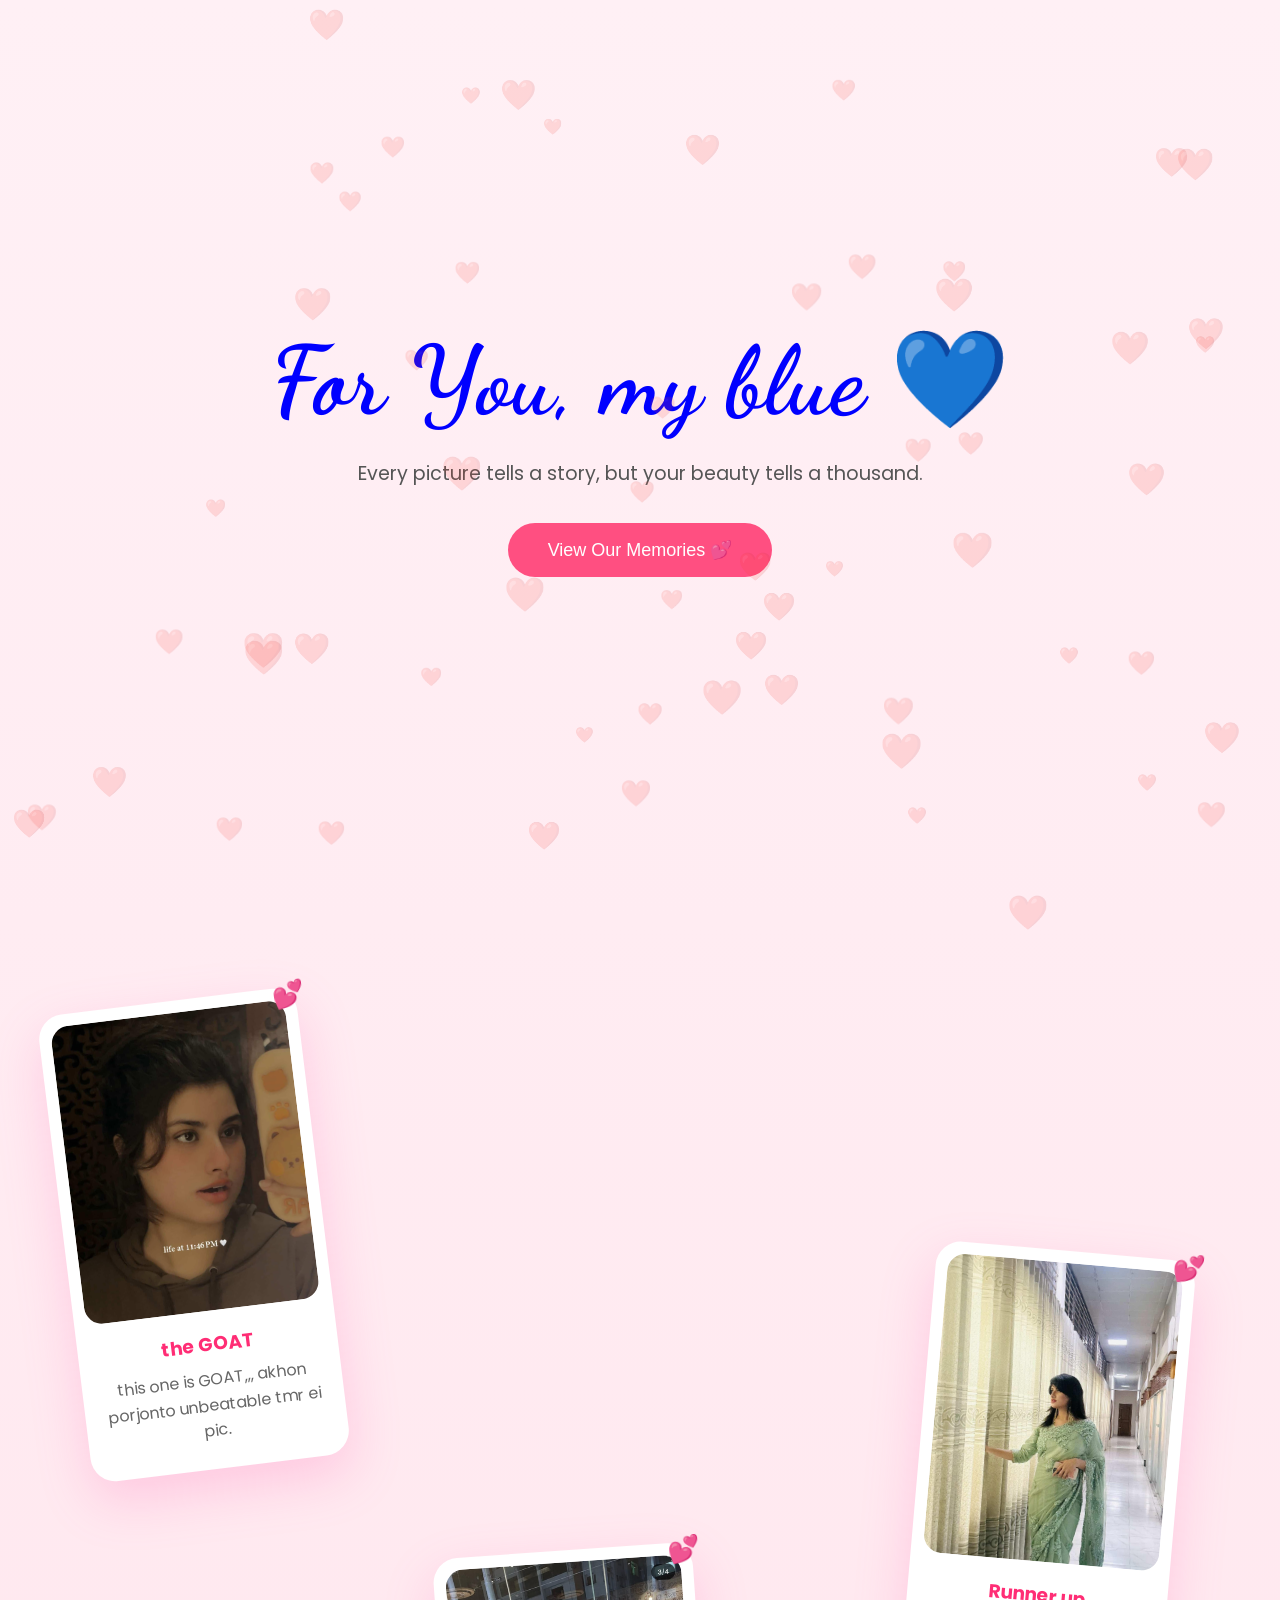
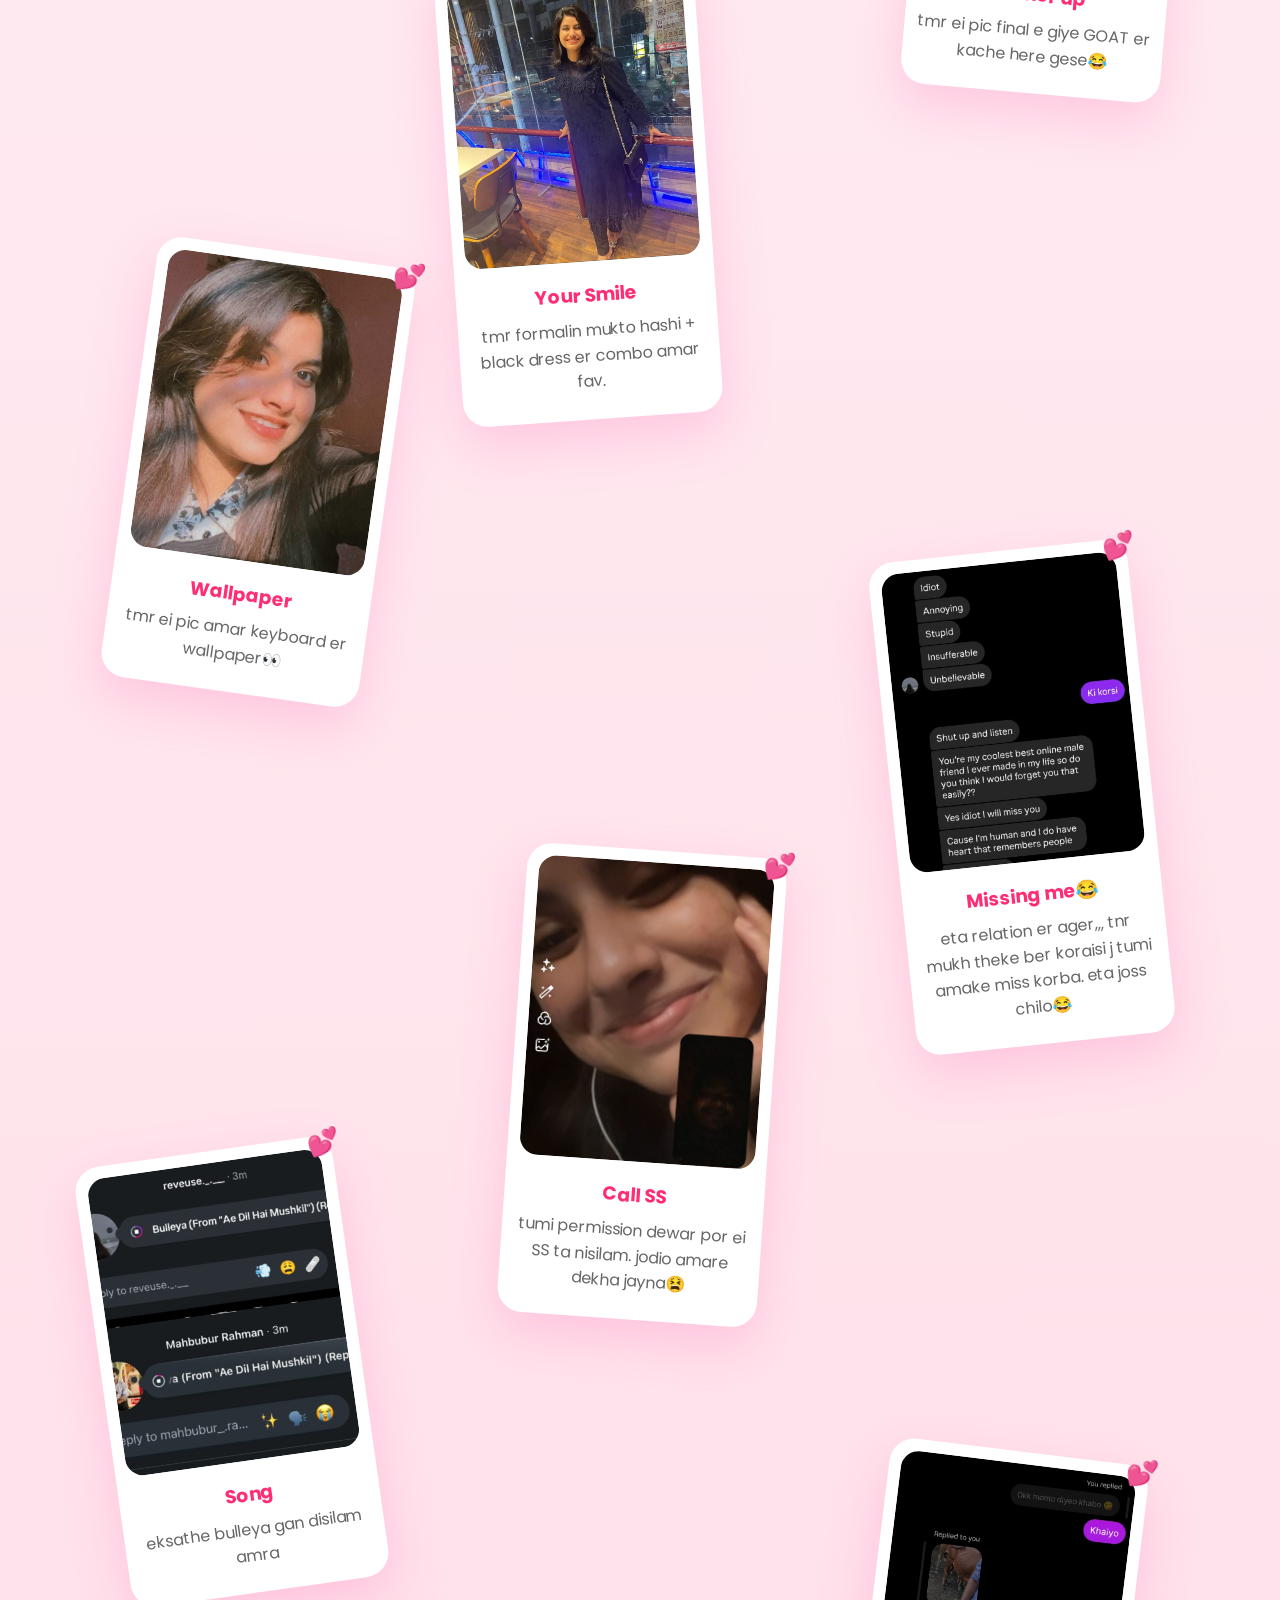
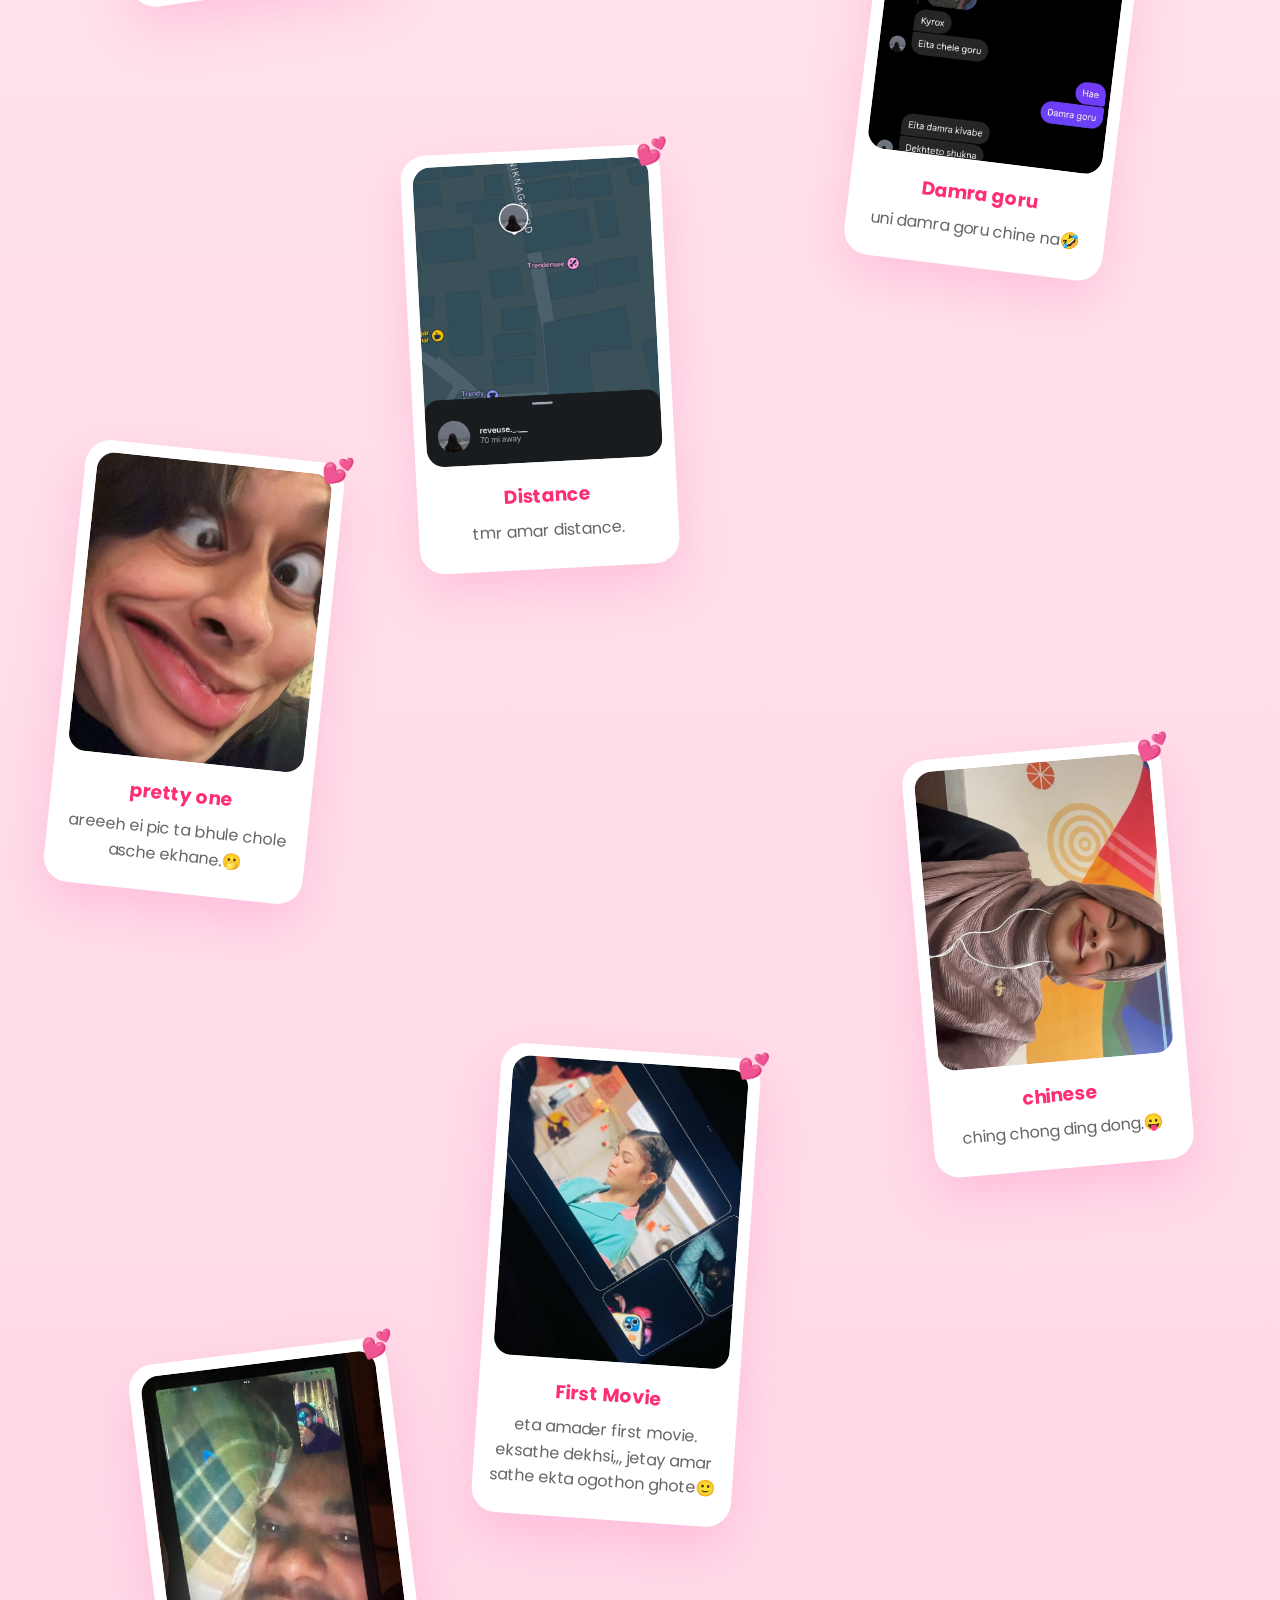
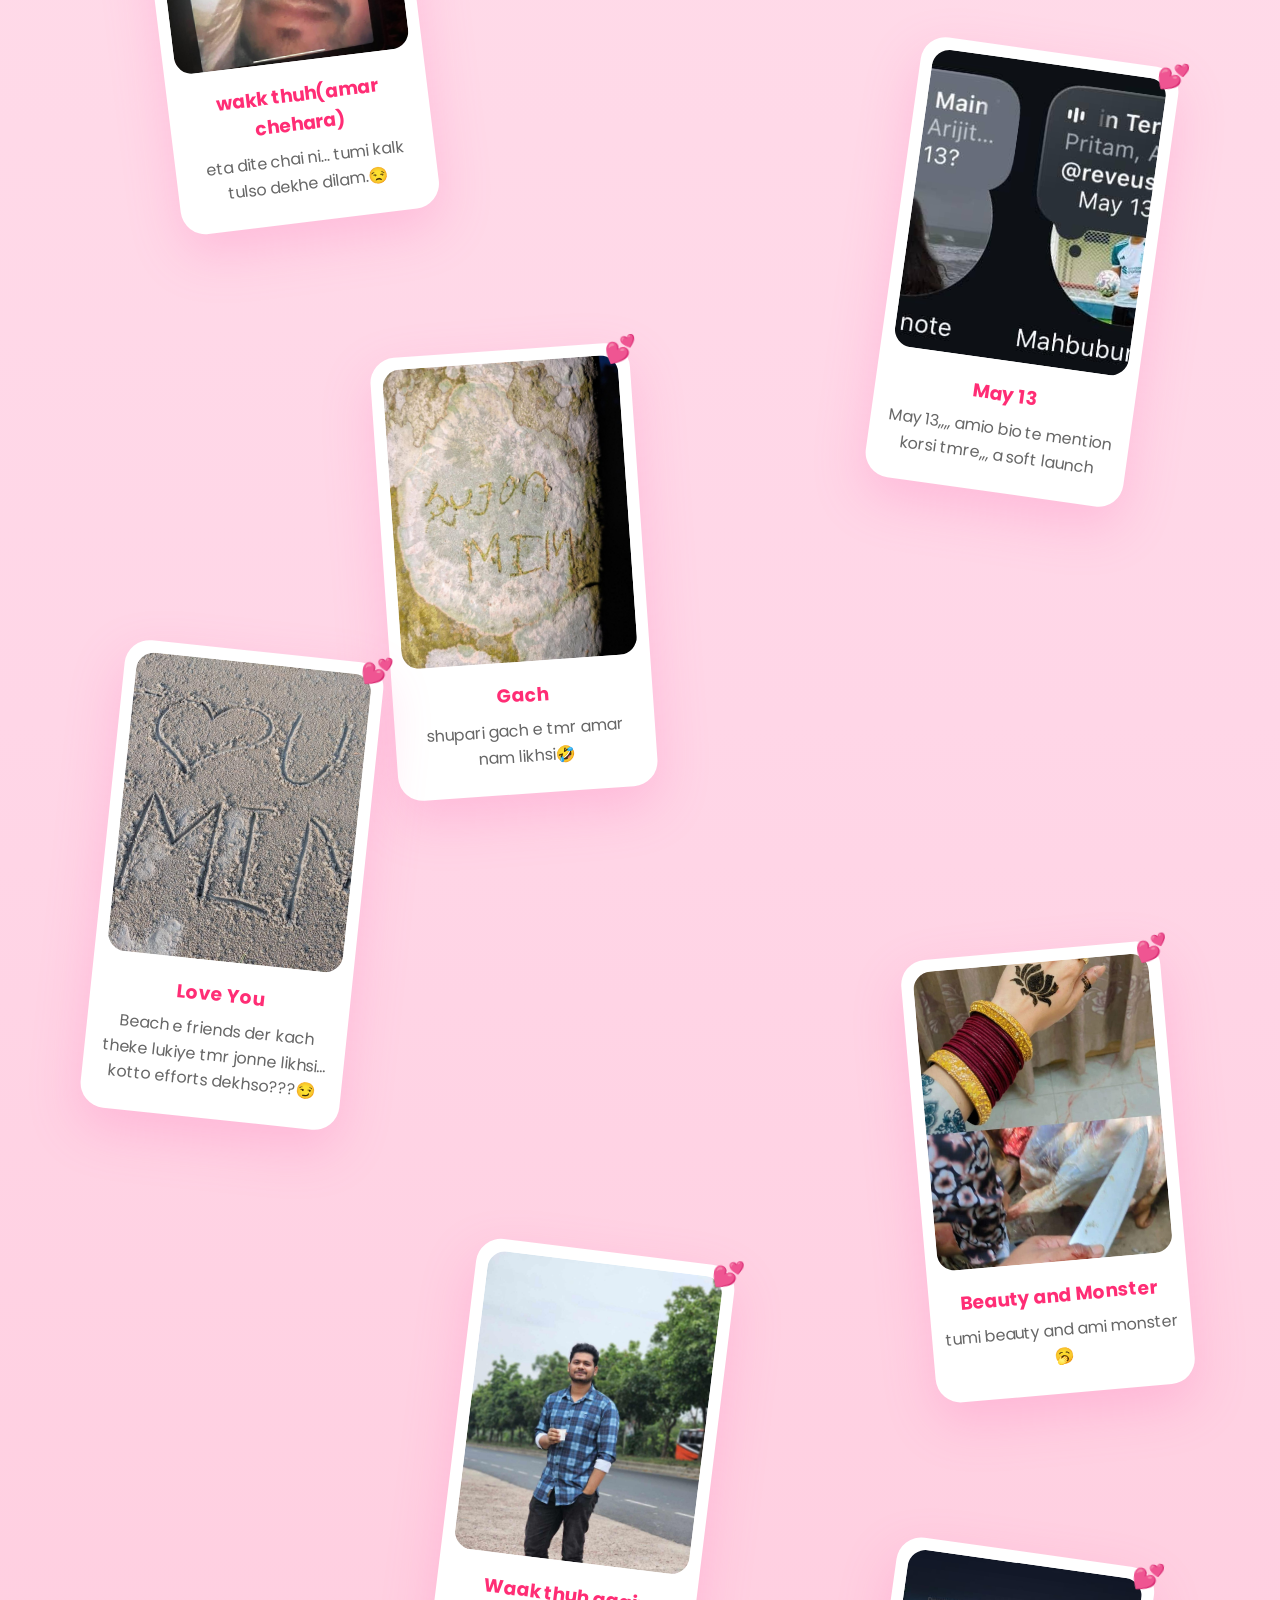
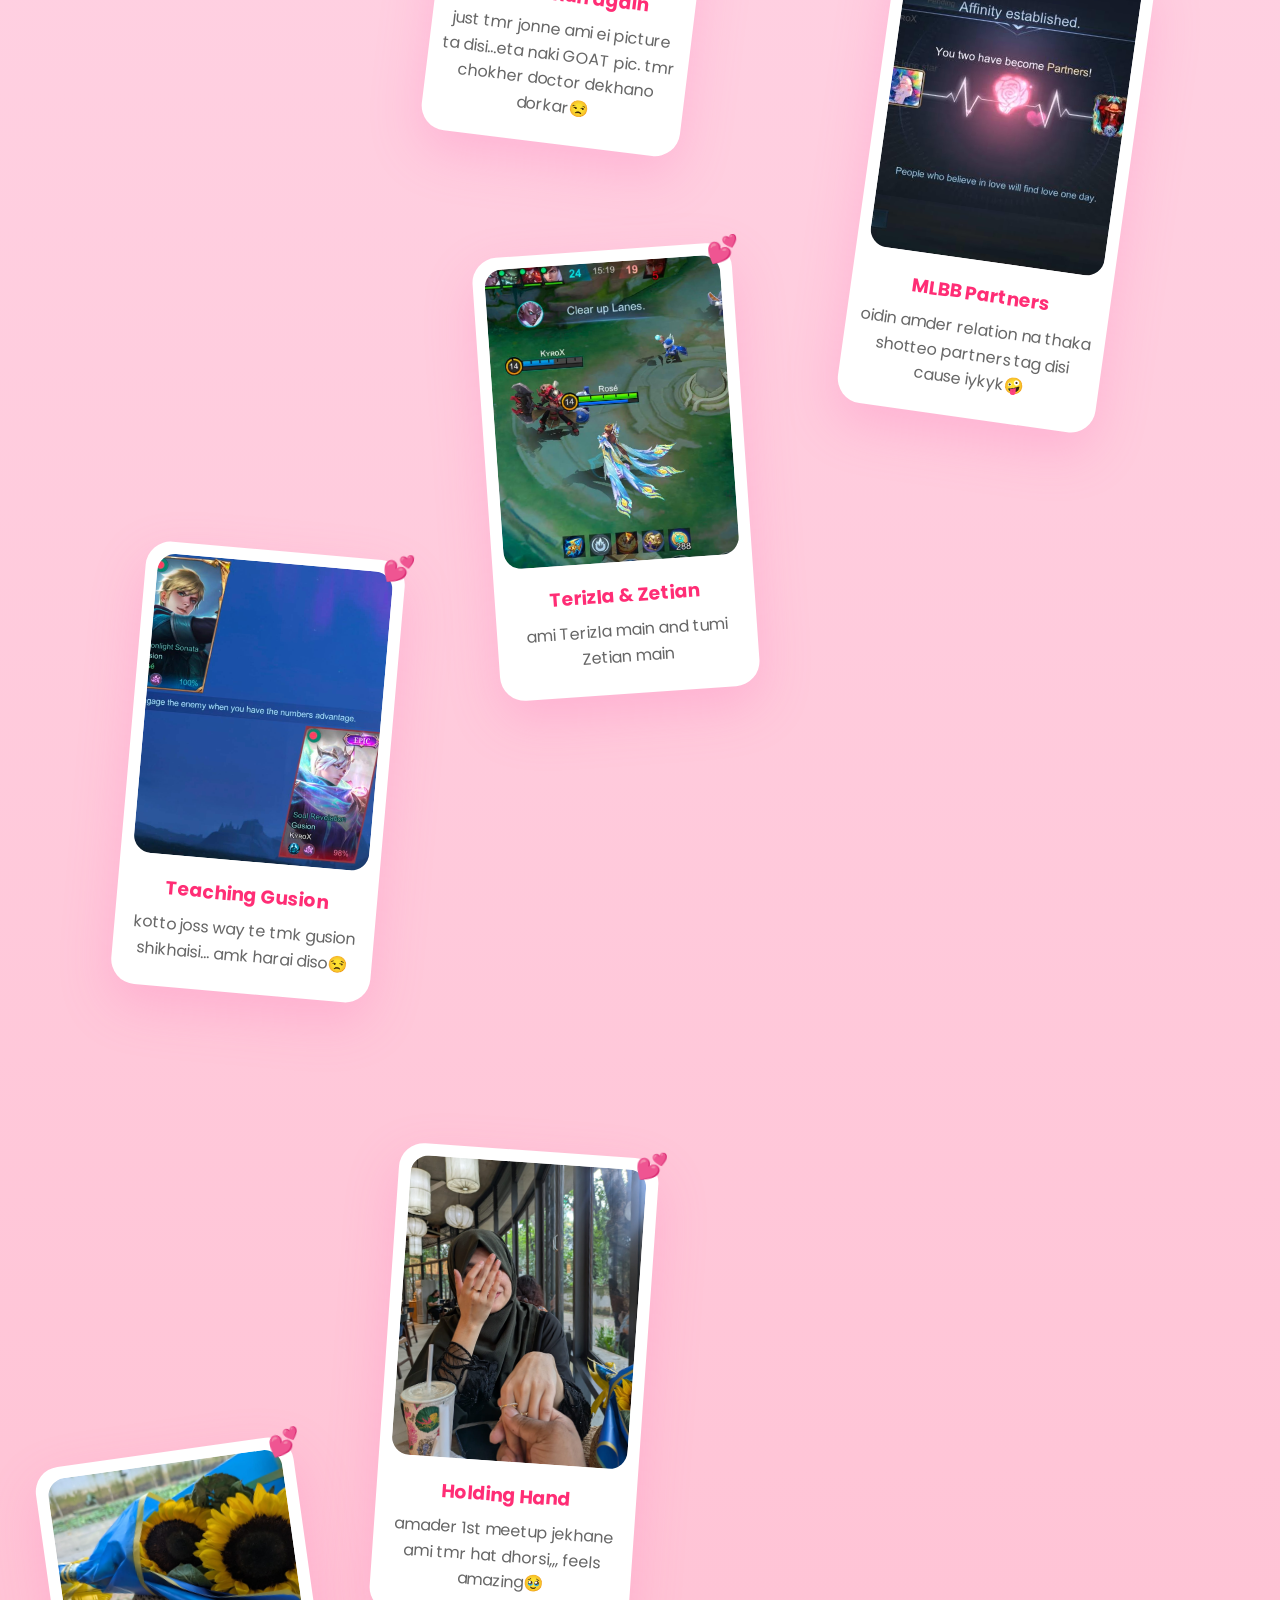
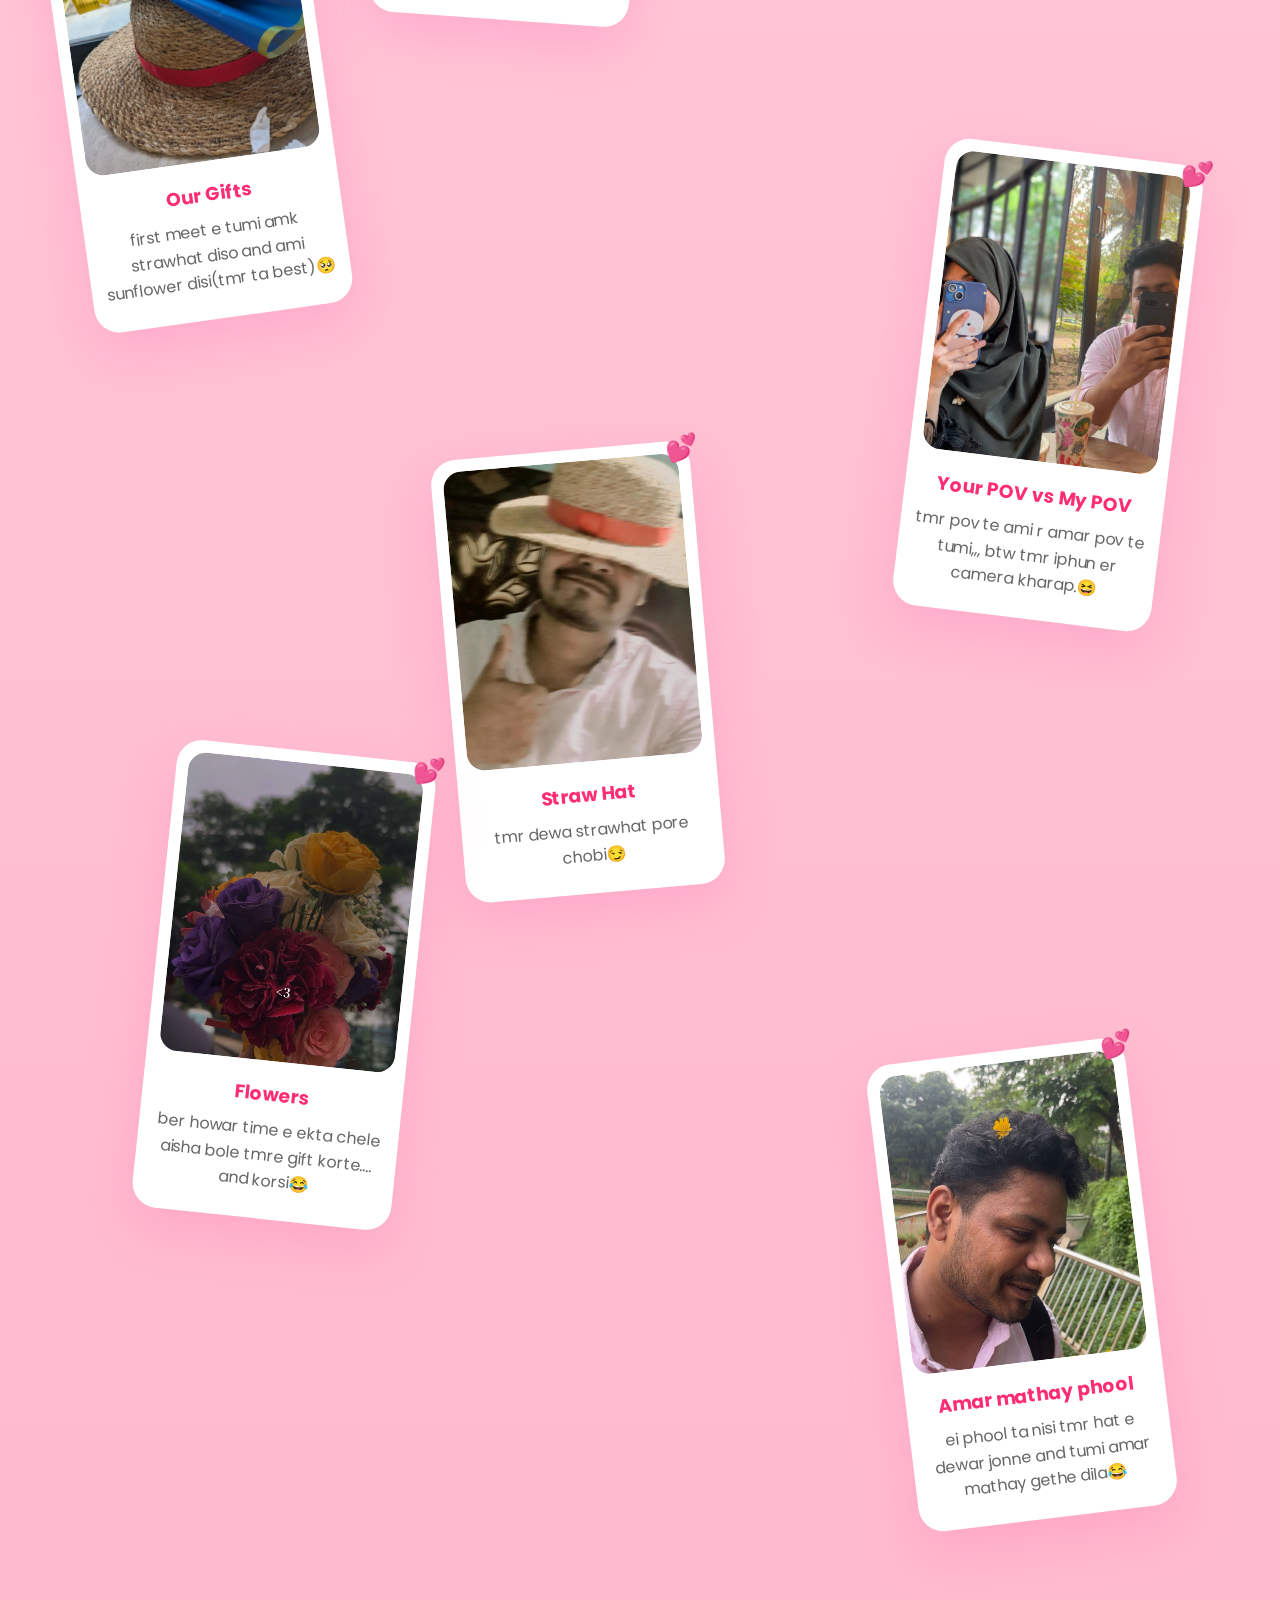
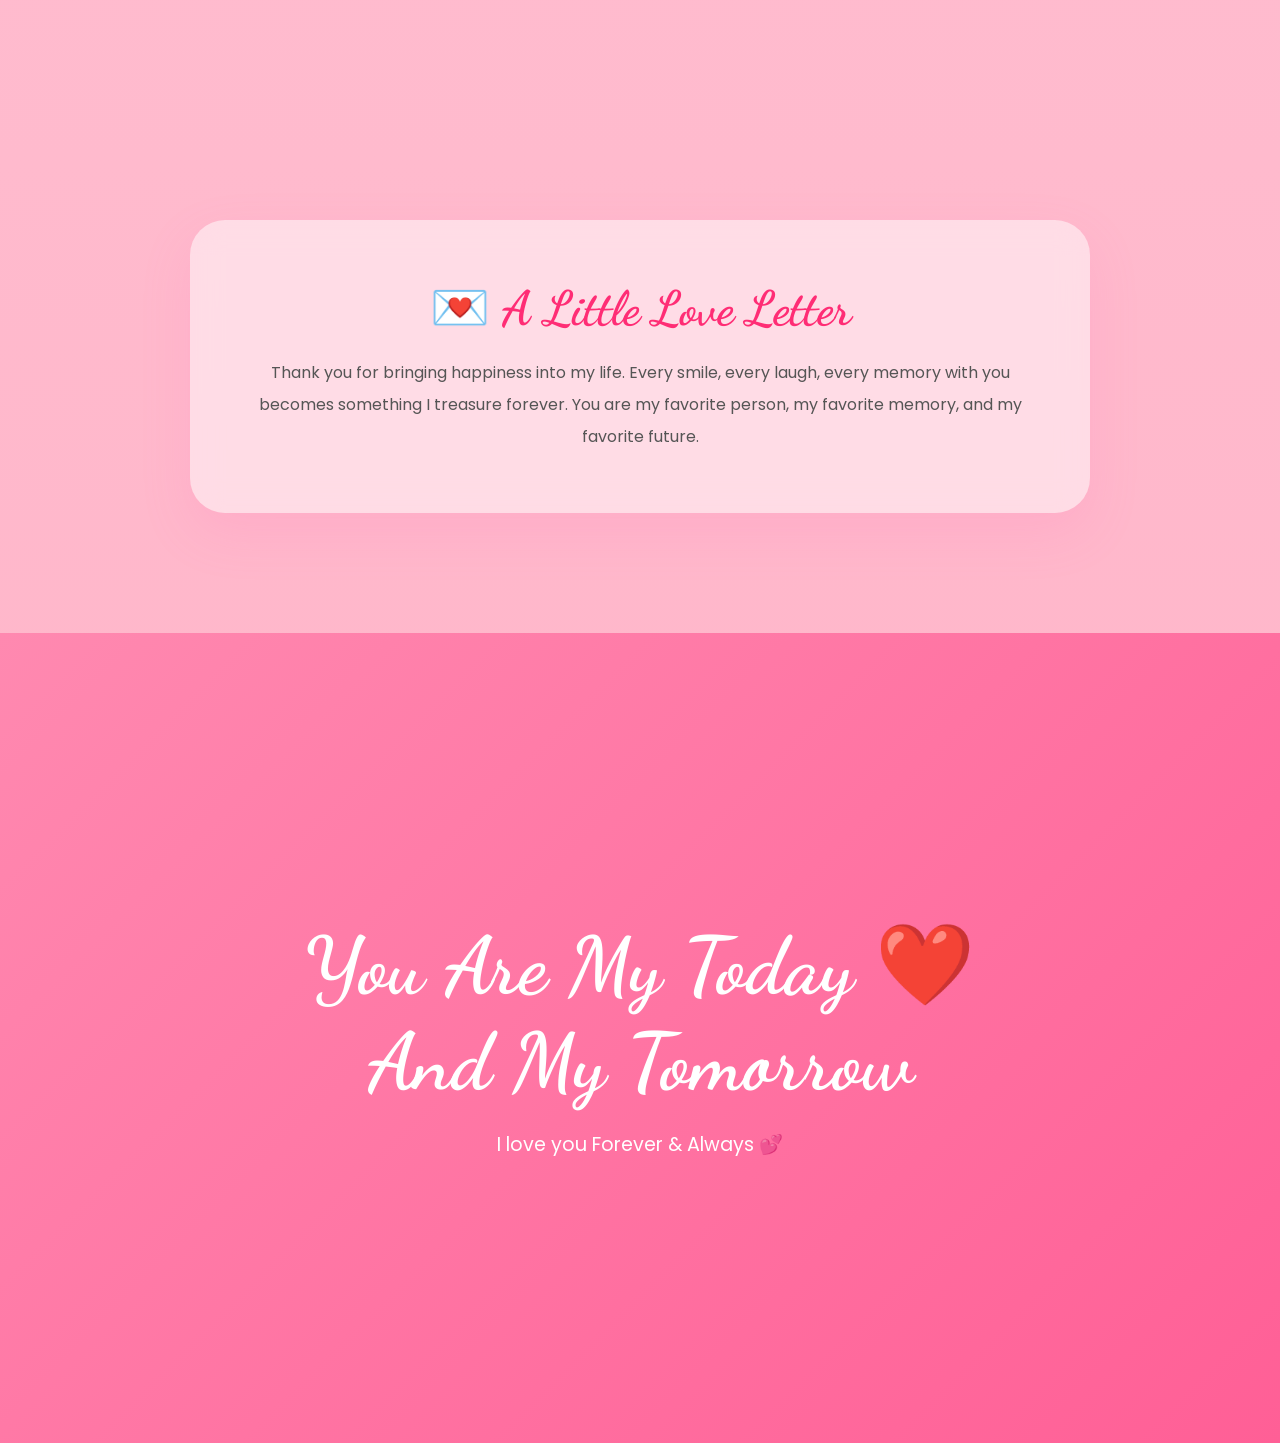
==== commit ede12a11: "res" ====
--- a/index.html
+++ b/index.html
@@ -181,6 +181,7 @@
 .card25 { top:7250px; right:8%; rotate:7deg; }
 .card26 { top:7550px; left:35%; rotate:-5deg; }
 .card27 { top:7850px; left:12%; rotate:6deg; }
+.card28 { top:8150px; right:10%; rotate:-7deg; }
 
 /* FLOATING ANIMATION */
 
@@ -272,7 +273,7 @@
 @media(max-width:768px){
 
 .hero h1{
-    font-size:4rem;
+    font-size:2rem;
 }
 
 .floating-gallery{
@@ -282,23 +283,23 @@
 
 .floating-card{
     position:relative;
-    width:100%;
+    width:60%;
     margin-bottom:30px;
-    left:auto!important;
-    right:auto!important;
-    top:auto!important;
-    rotate:0deg!important;
+    left:20%!important;
+    right: 20%!important;
+    top:10%!important;
 }
 
 .love-letter{
-    padding:30px;
+    padding:20px;
 }
 
 .ending h1{
-    font-size:3rem;
-}
-
-}
+    font-size:1.5rem;
+}
+.ending p{
+    font-size:13px;
+}}
 
 </style>
 </head>
@@ -457,8 +458,8 @@
 </div>
 <div class="floating-card card25 reveal">
 <img src="./pictogether.jpeg">
-<h3>Together</h3>
-<p>tumi amar pic tulso and ami tmr pic tulsi.😆</p>
+<h3>Your POV vs My POV</h3>
+<p>tmr pov te ami r amar pov te tumi,,, btw tmr iphun er camera kharap.😆</p>
 </div>
 <div class="floating-card card26 reveal">
 <img src="./strawhat.jpeg">
@@ -469,6 +470,11 @@
 <img src="./flowers.jpeg">
 <h3>Flowers</h3>
 <p>ber howar time e ekta chele aisha bole tmre gift korte.... and korsi😂</p>
+</div>
+<div class="floating-card card28 reveal">
+<img src="./phool.jpeg">
+<h3>Amar mathay phool</h3>
+<p>ei phool ta nisi tmr hat e dewar jonne and tumi amar mathay gethe dila😂</p>
 </div>
 
 </section>
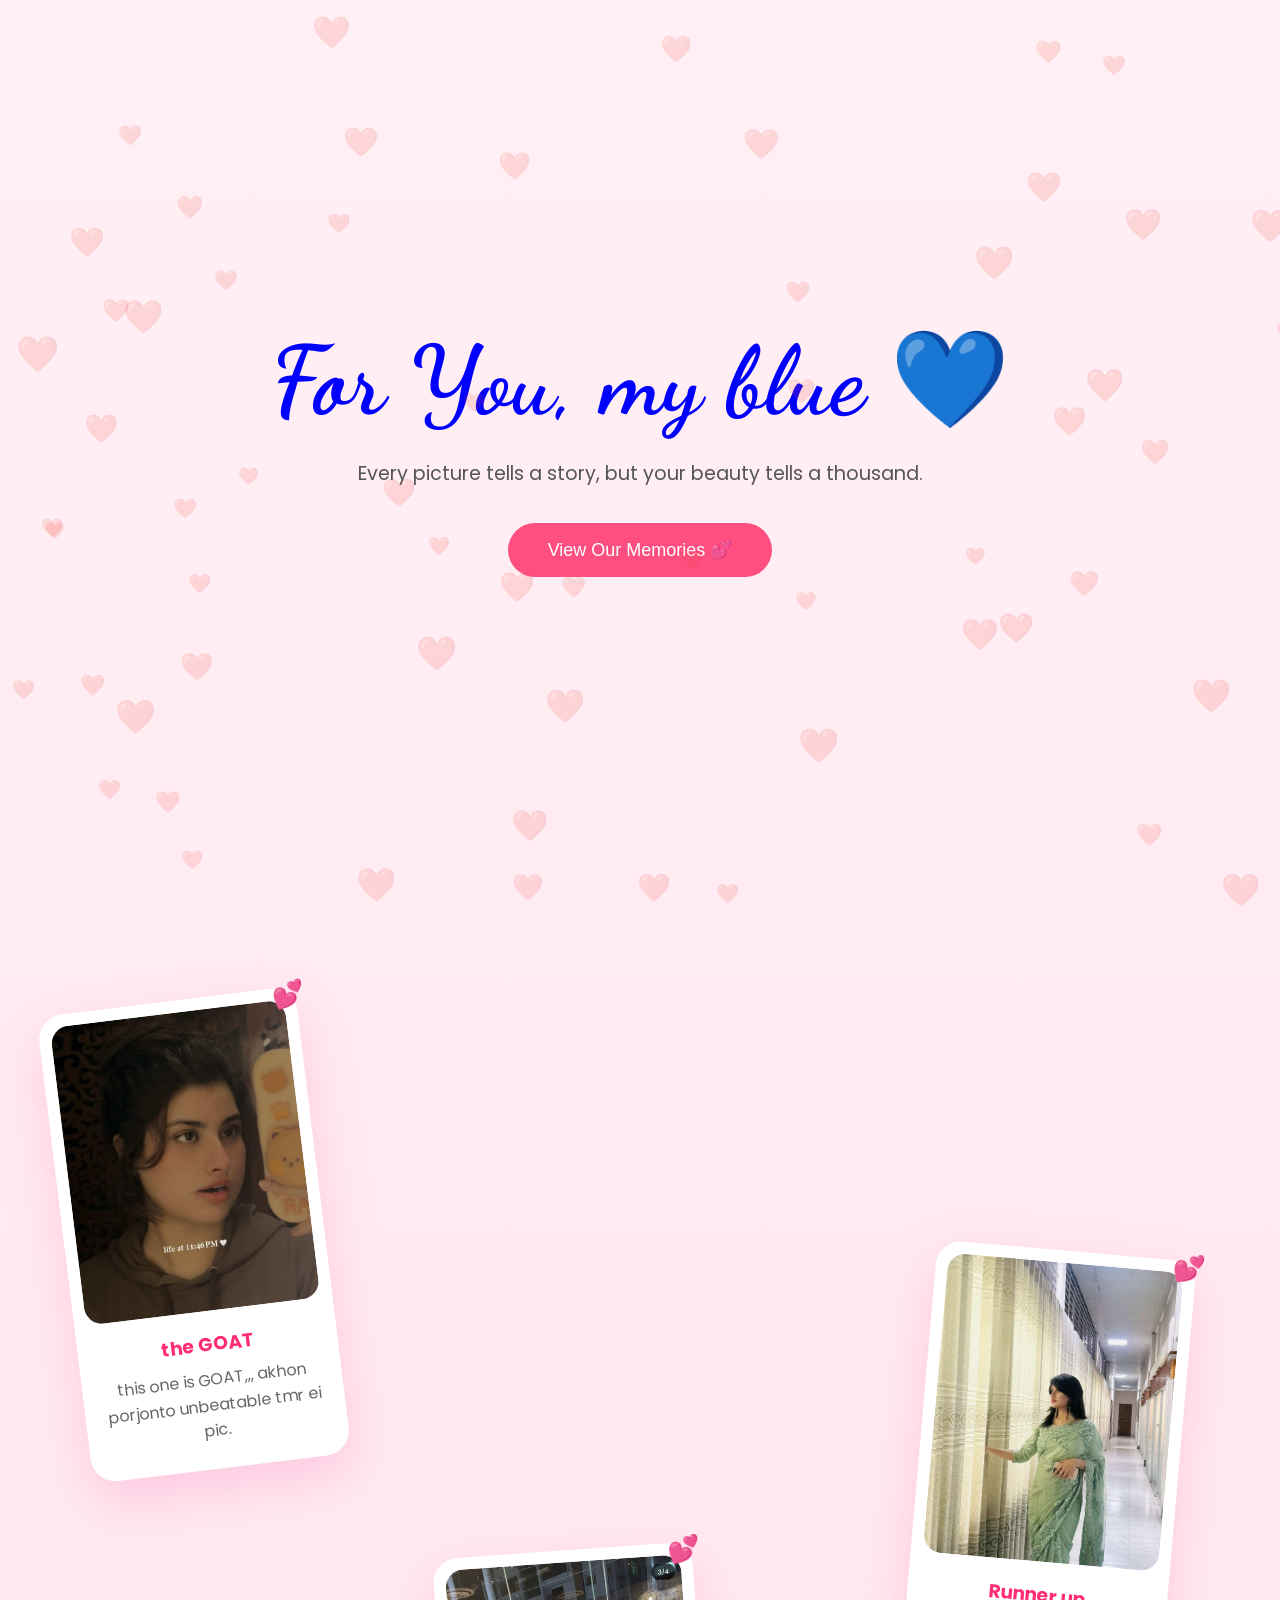
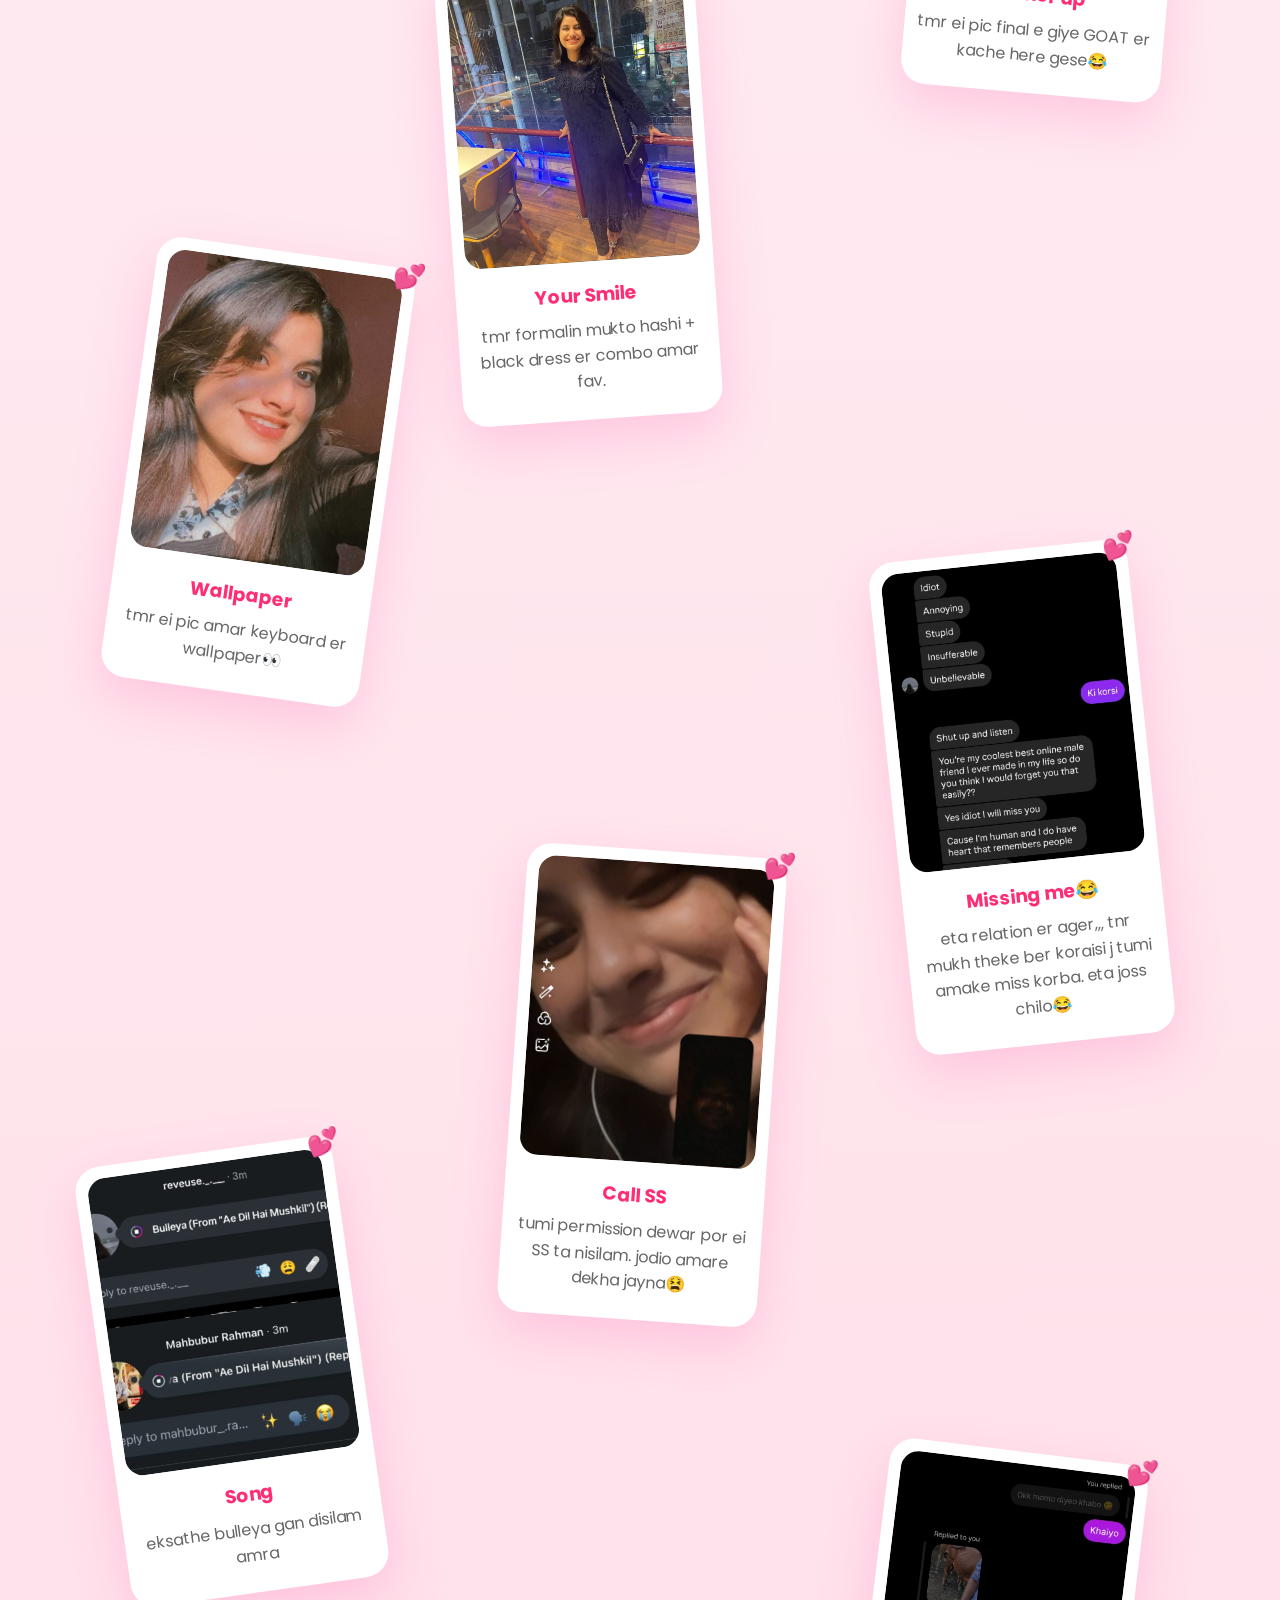
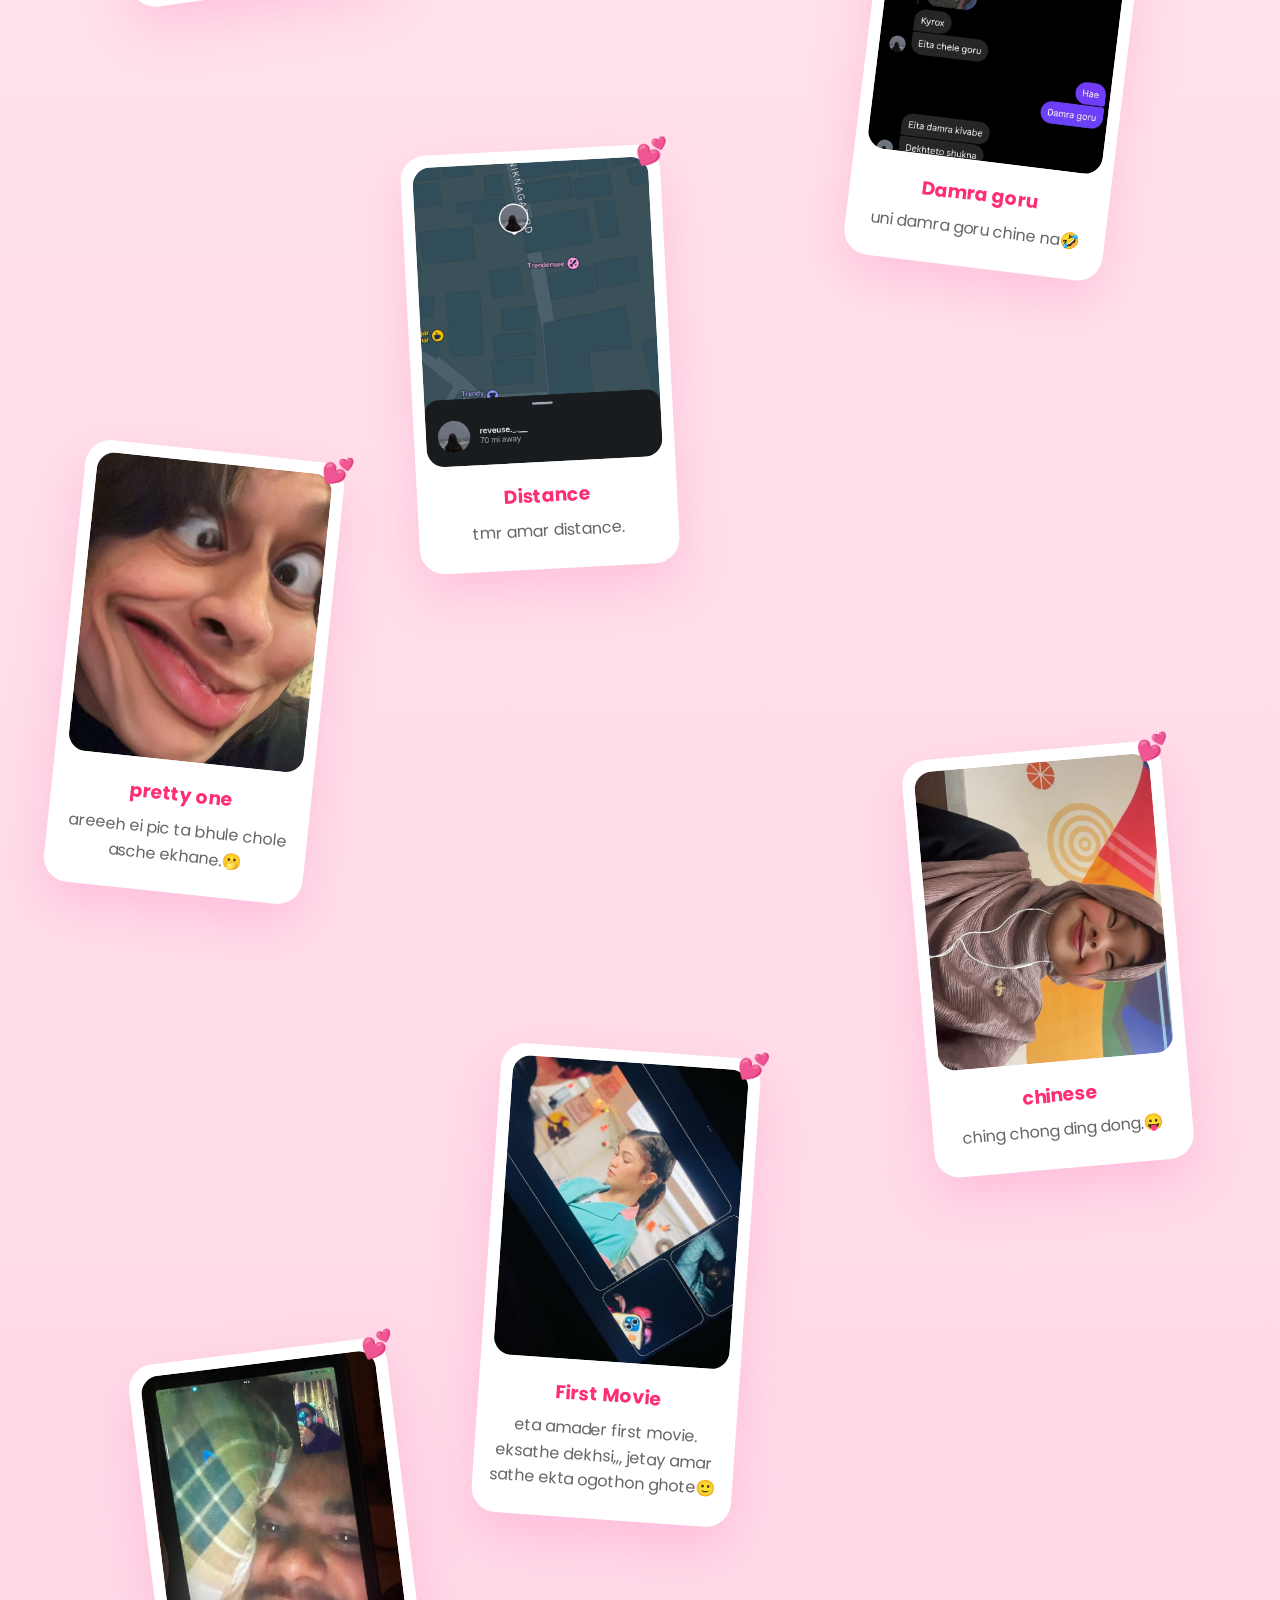
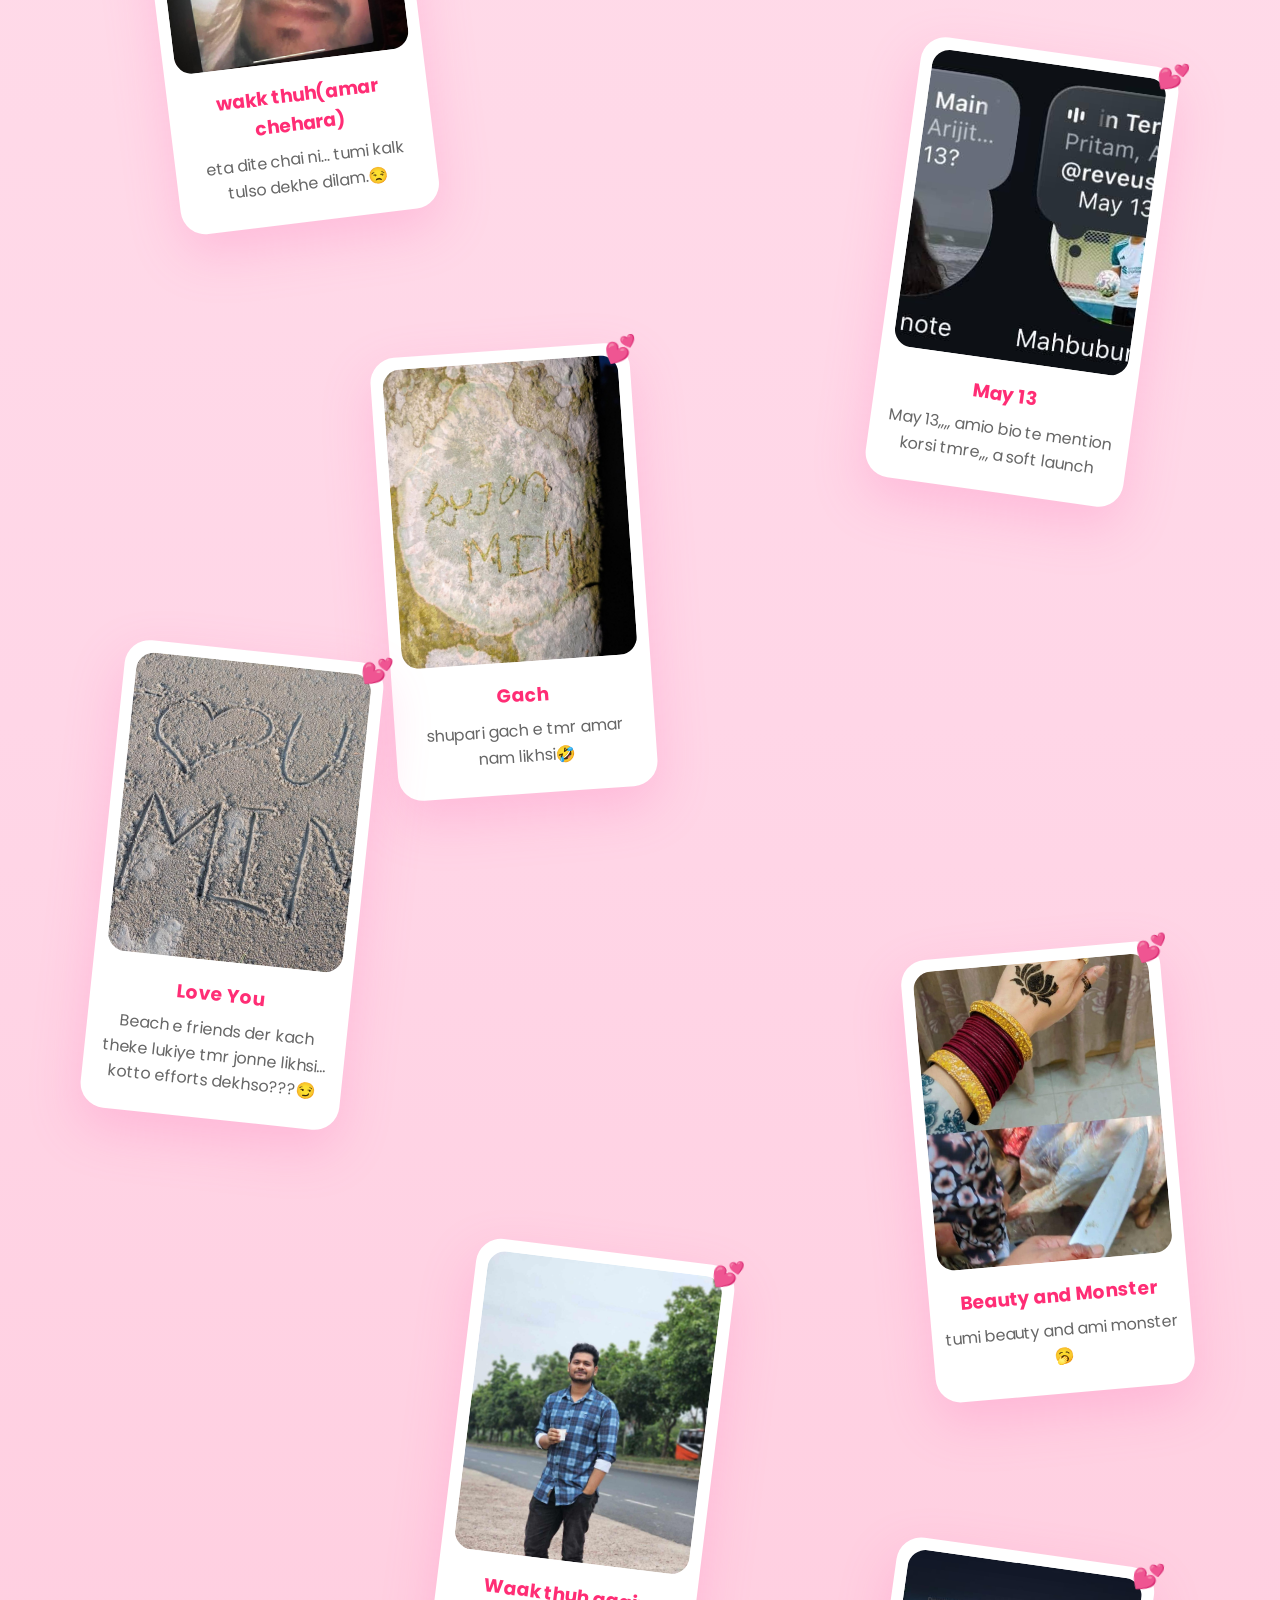
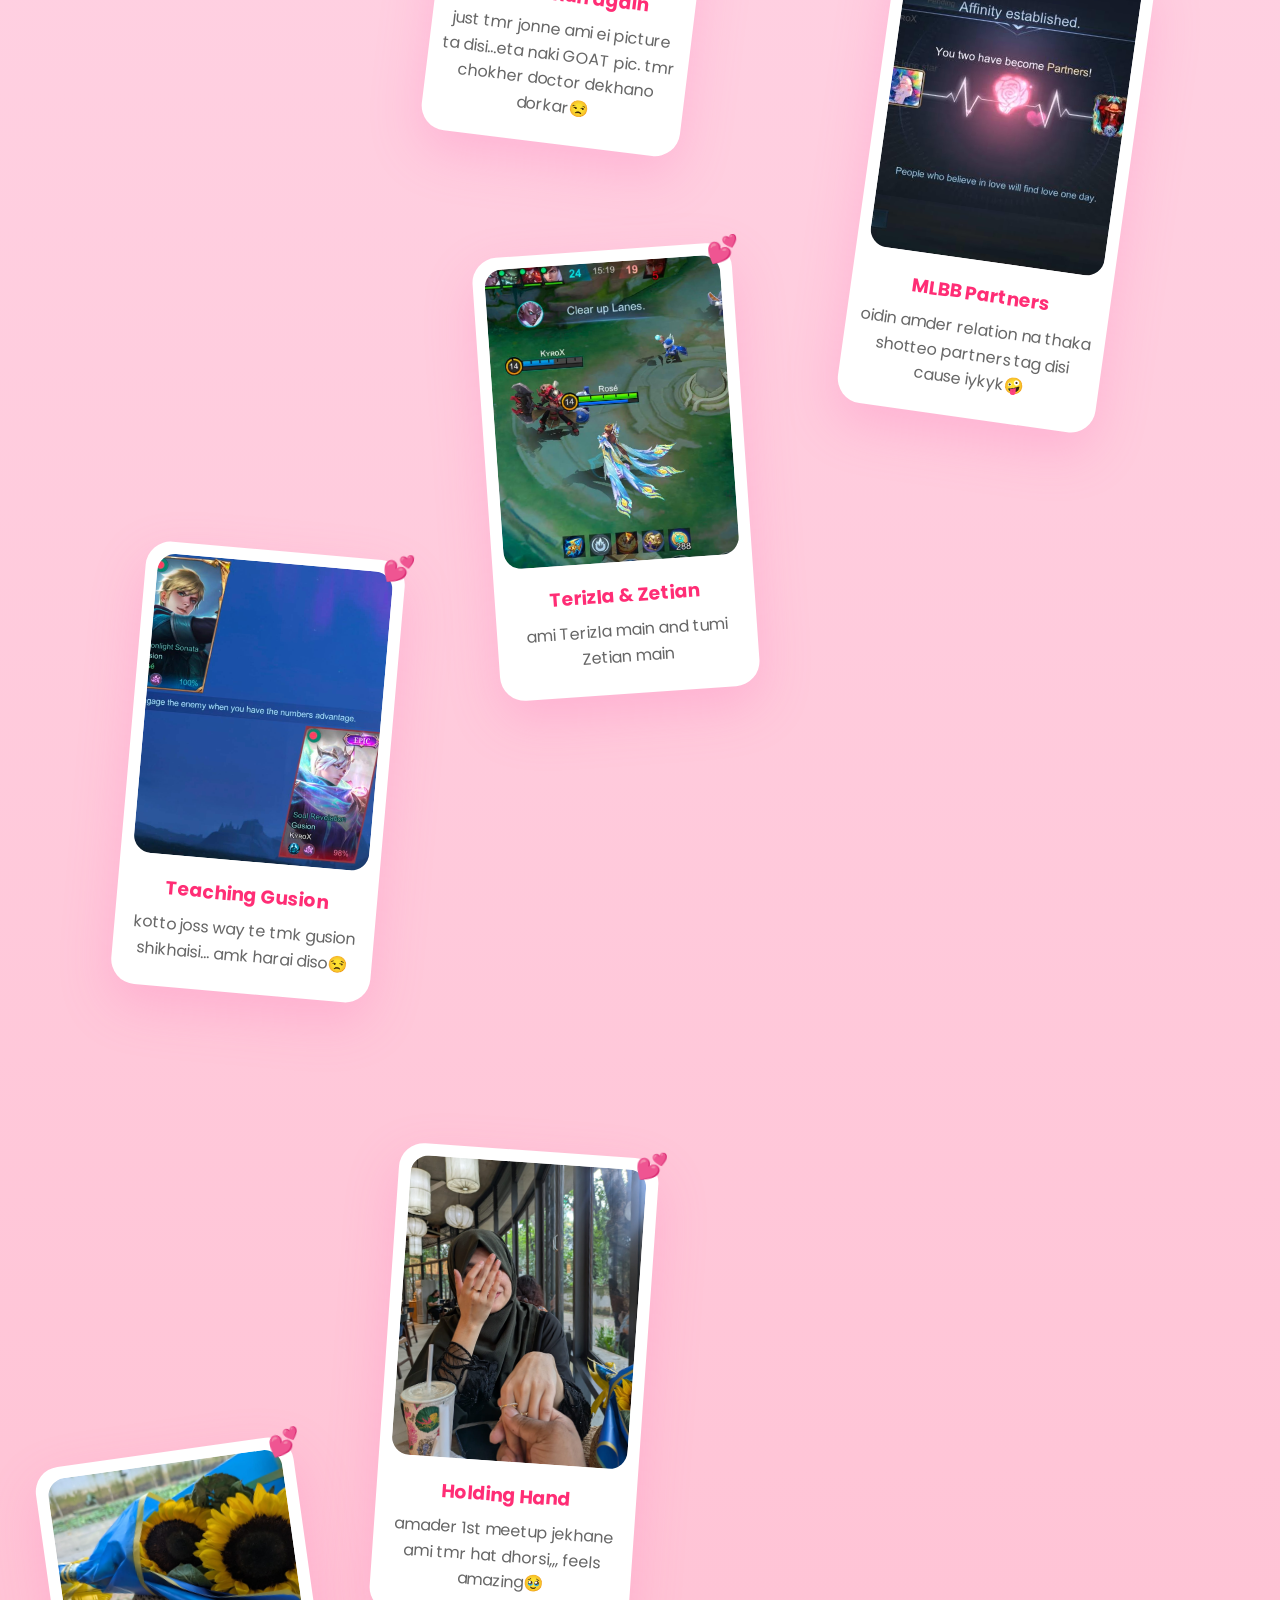
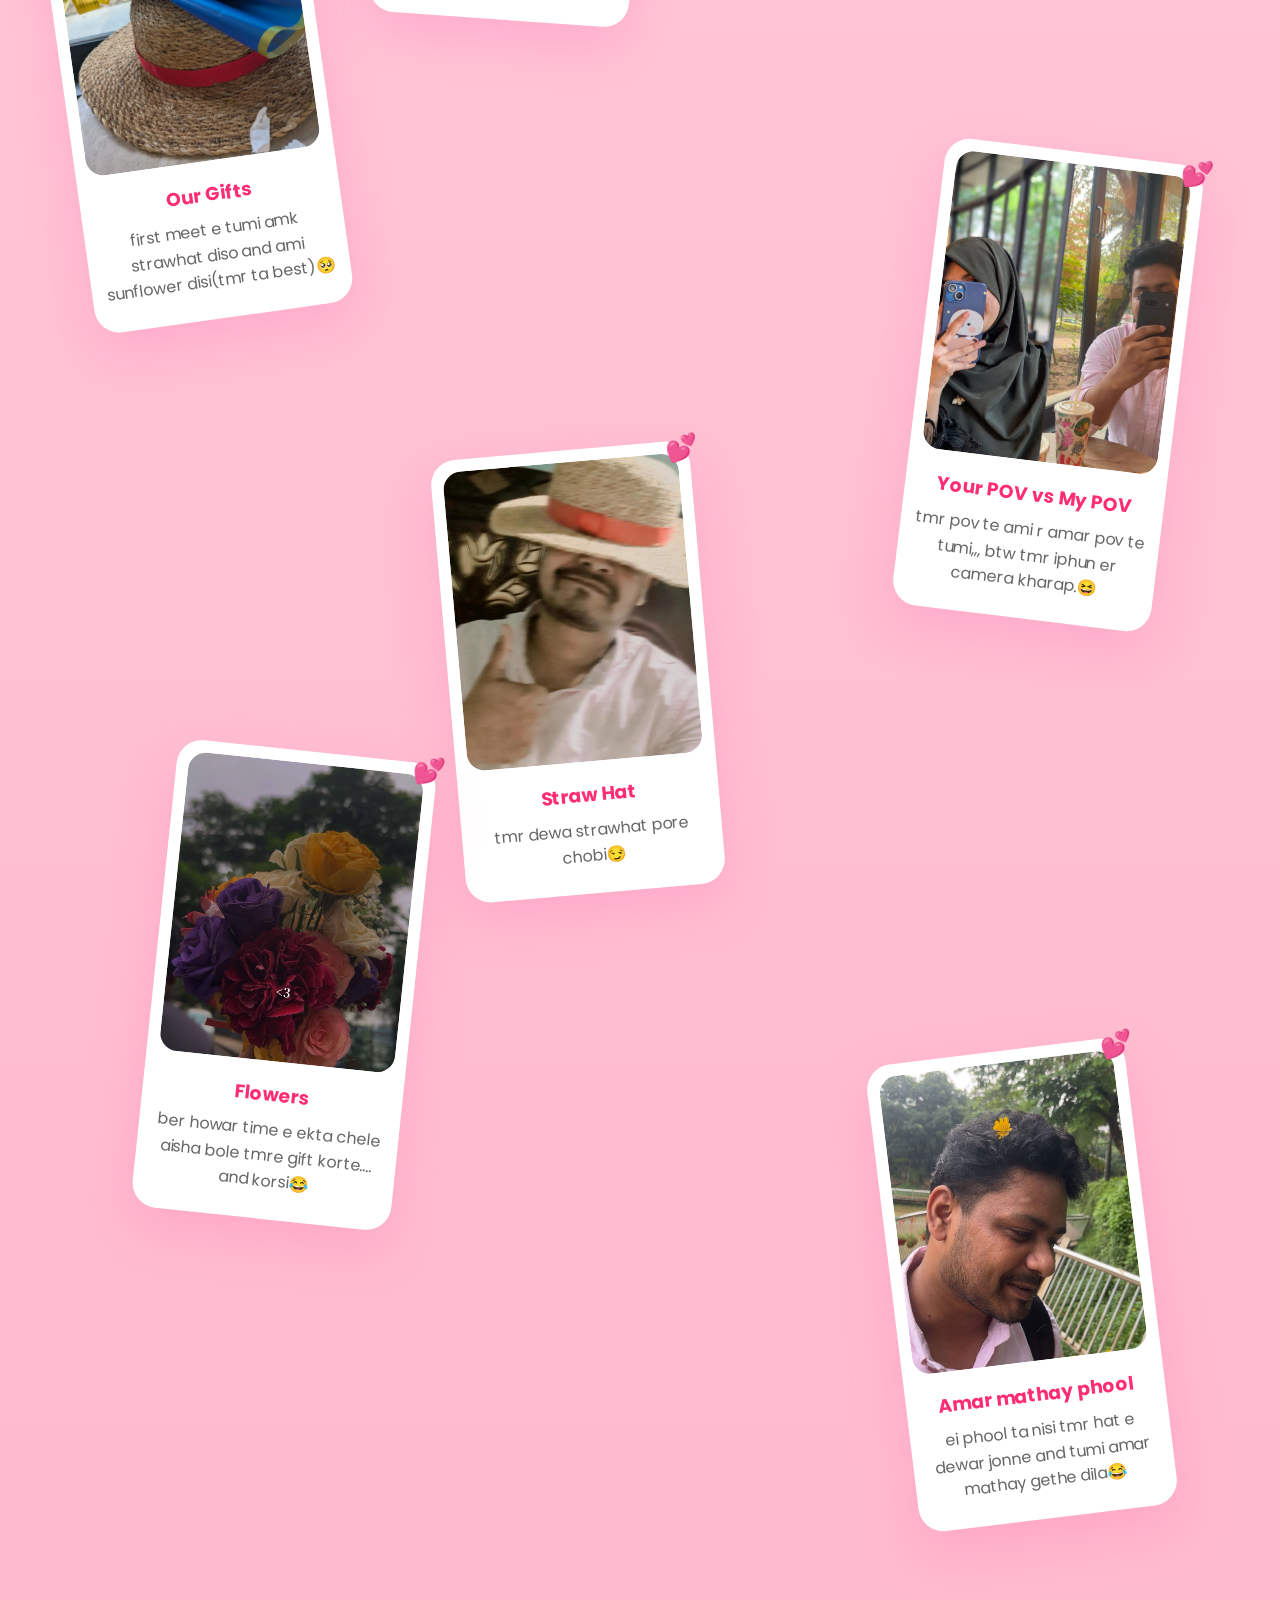
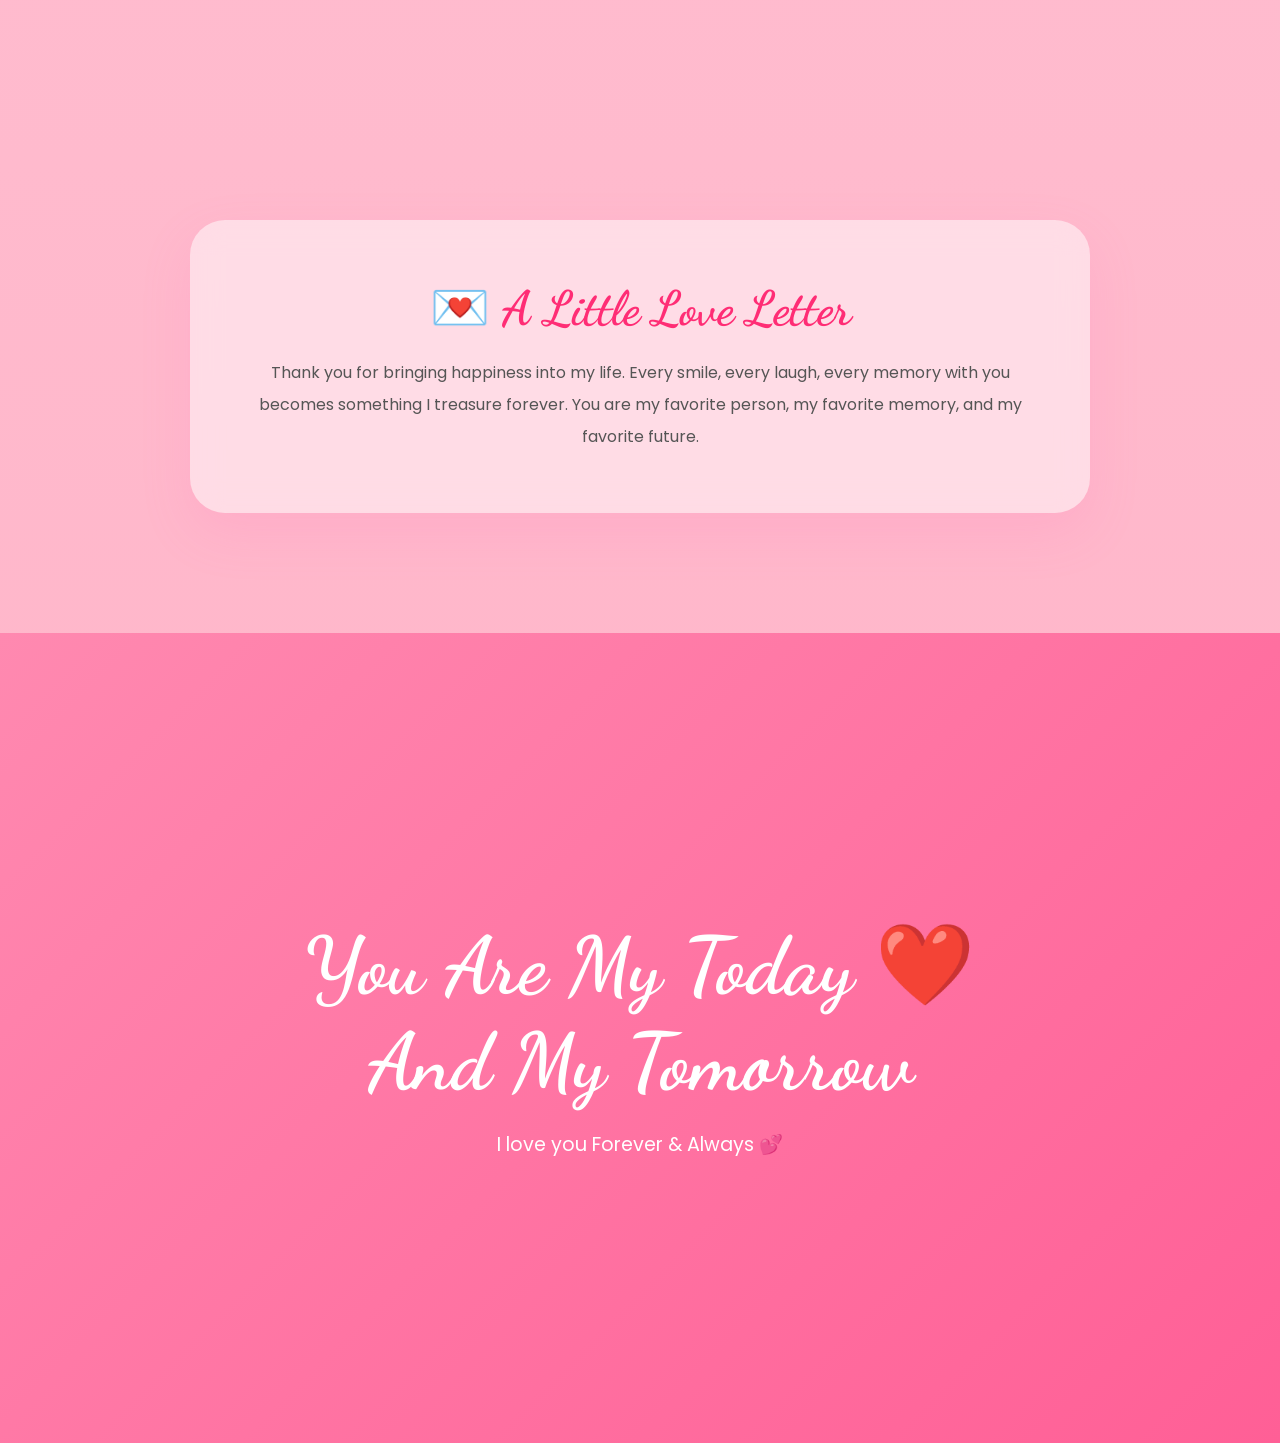
==== commit a1aca2ae: "done" ====
--- a/index.html
+++ b/index.html
@@ -273,7 +273,7 @@
 @media(max-width:768px){
 
 .hero h1{
-    font-size:2rem;
+    font-size:4rem;
 }
 
 .floating-gallery{
@@ -283,23 +283,22 @@
 
 .floating-card{
     position:relative;
-    width:60%;
+    width:80%;
     margin-bottom:30px;
-    left:20%!important;
-    right: 20%!important;
-    top:10%!important;
+    left:0!important;
+    right:0!important;
+    top:0!important;
 }
 
 .love-letter{
-    padding:20px;
+    padding:30px;
 }
 
 .ending h1{
-    font-size:1.5rem;
-}
-.ending p{
-    font-size:13px;
-}}
+    font-size:3rem;
+}
+
+}
 
 </style>
 </head>
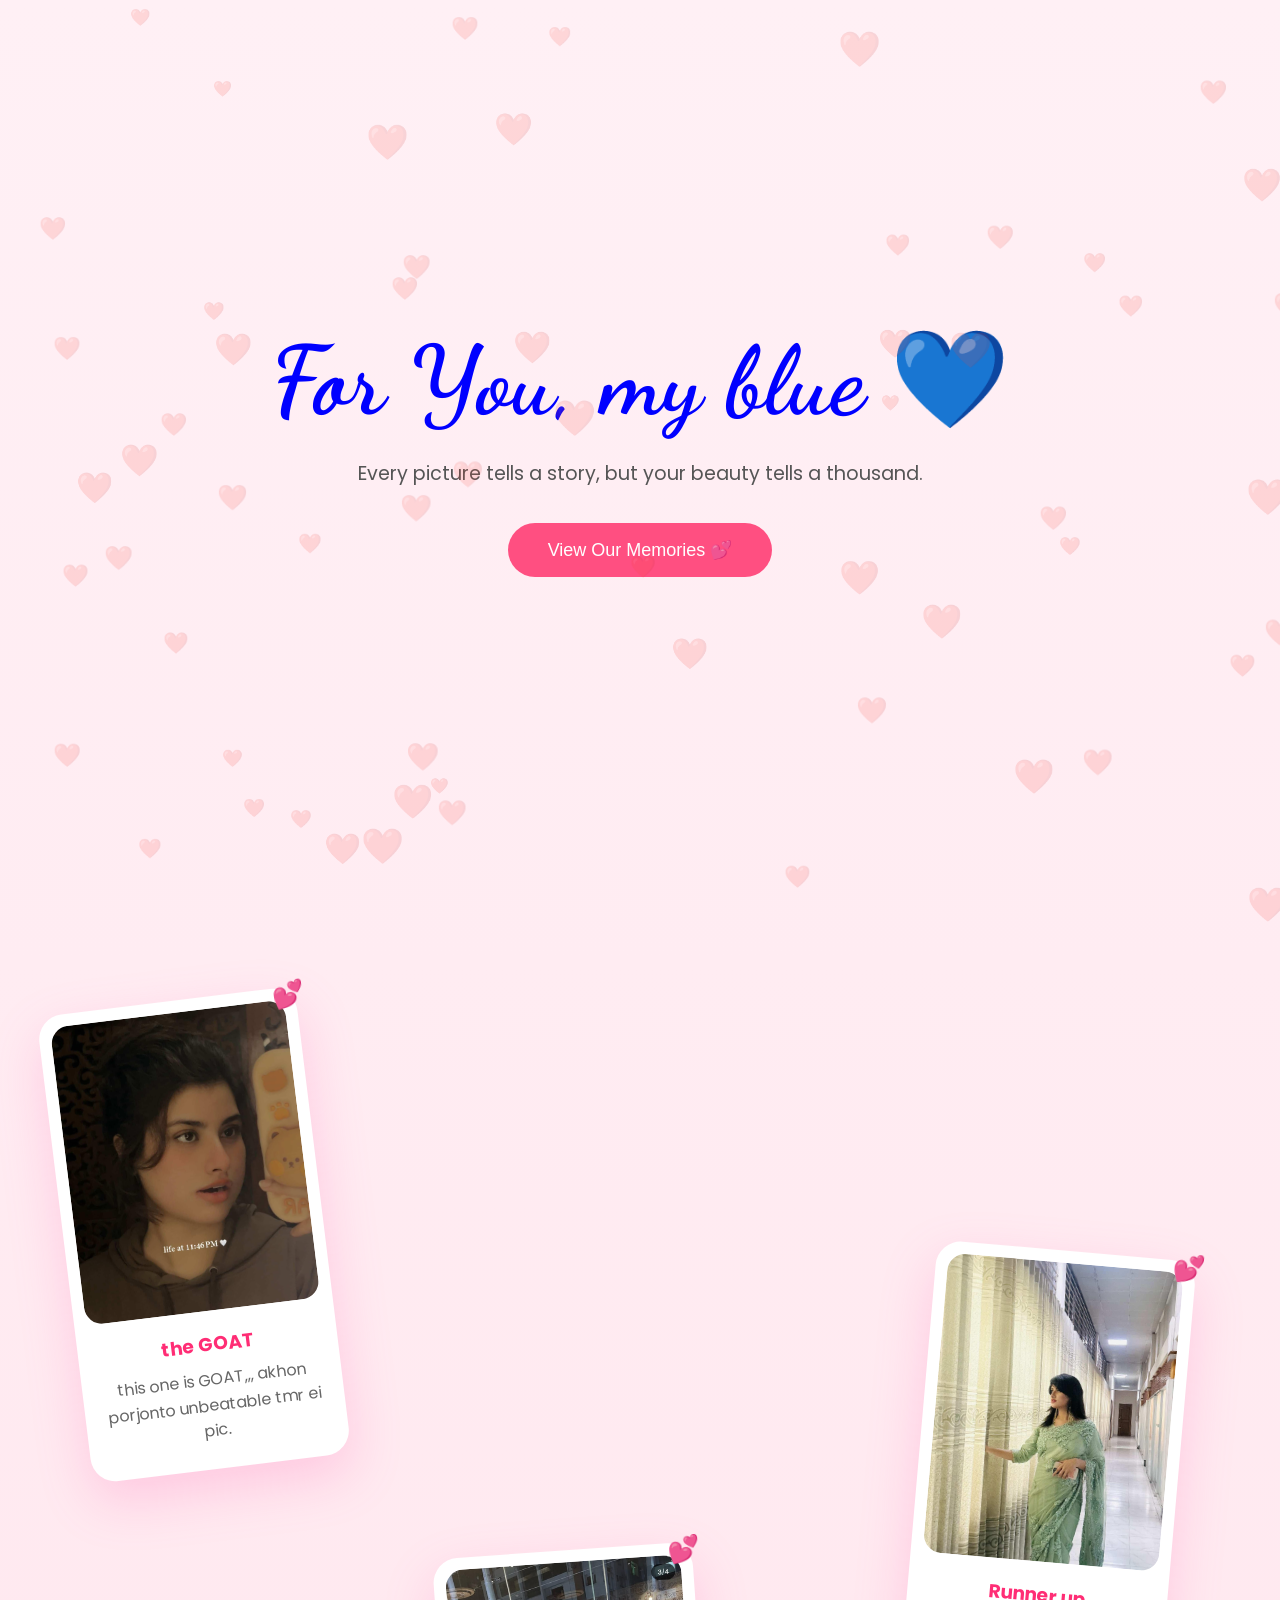
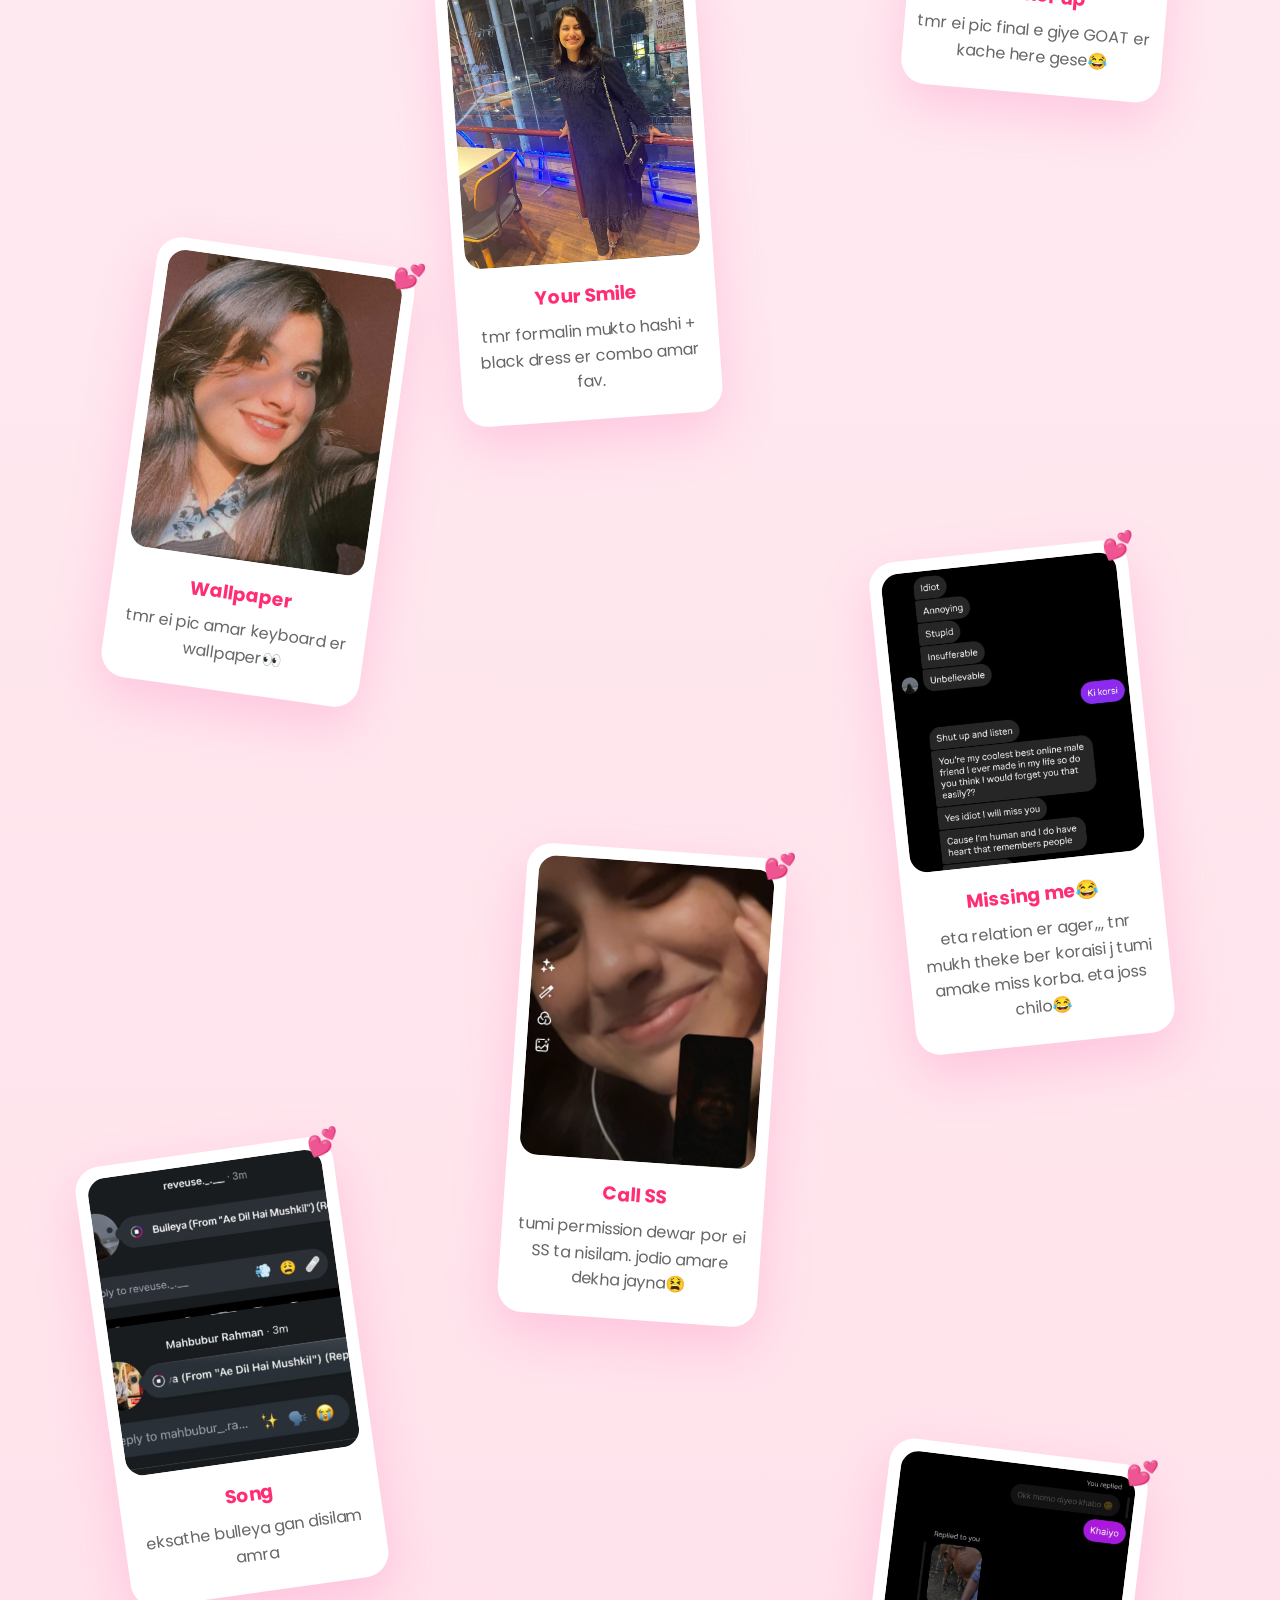
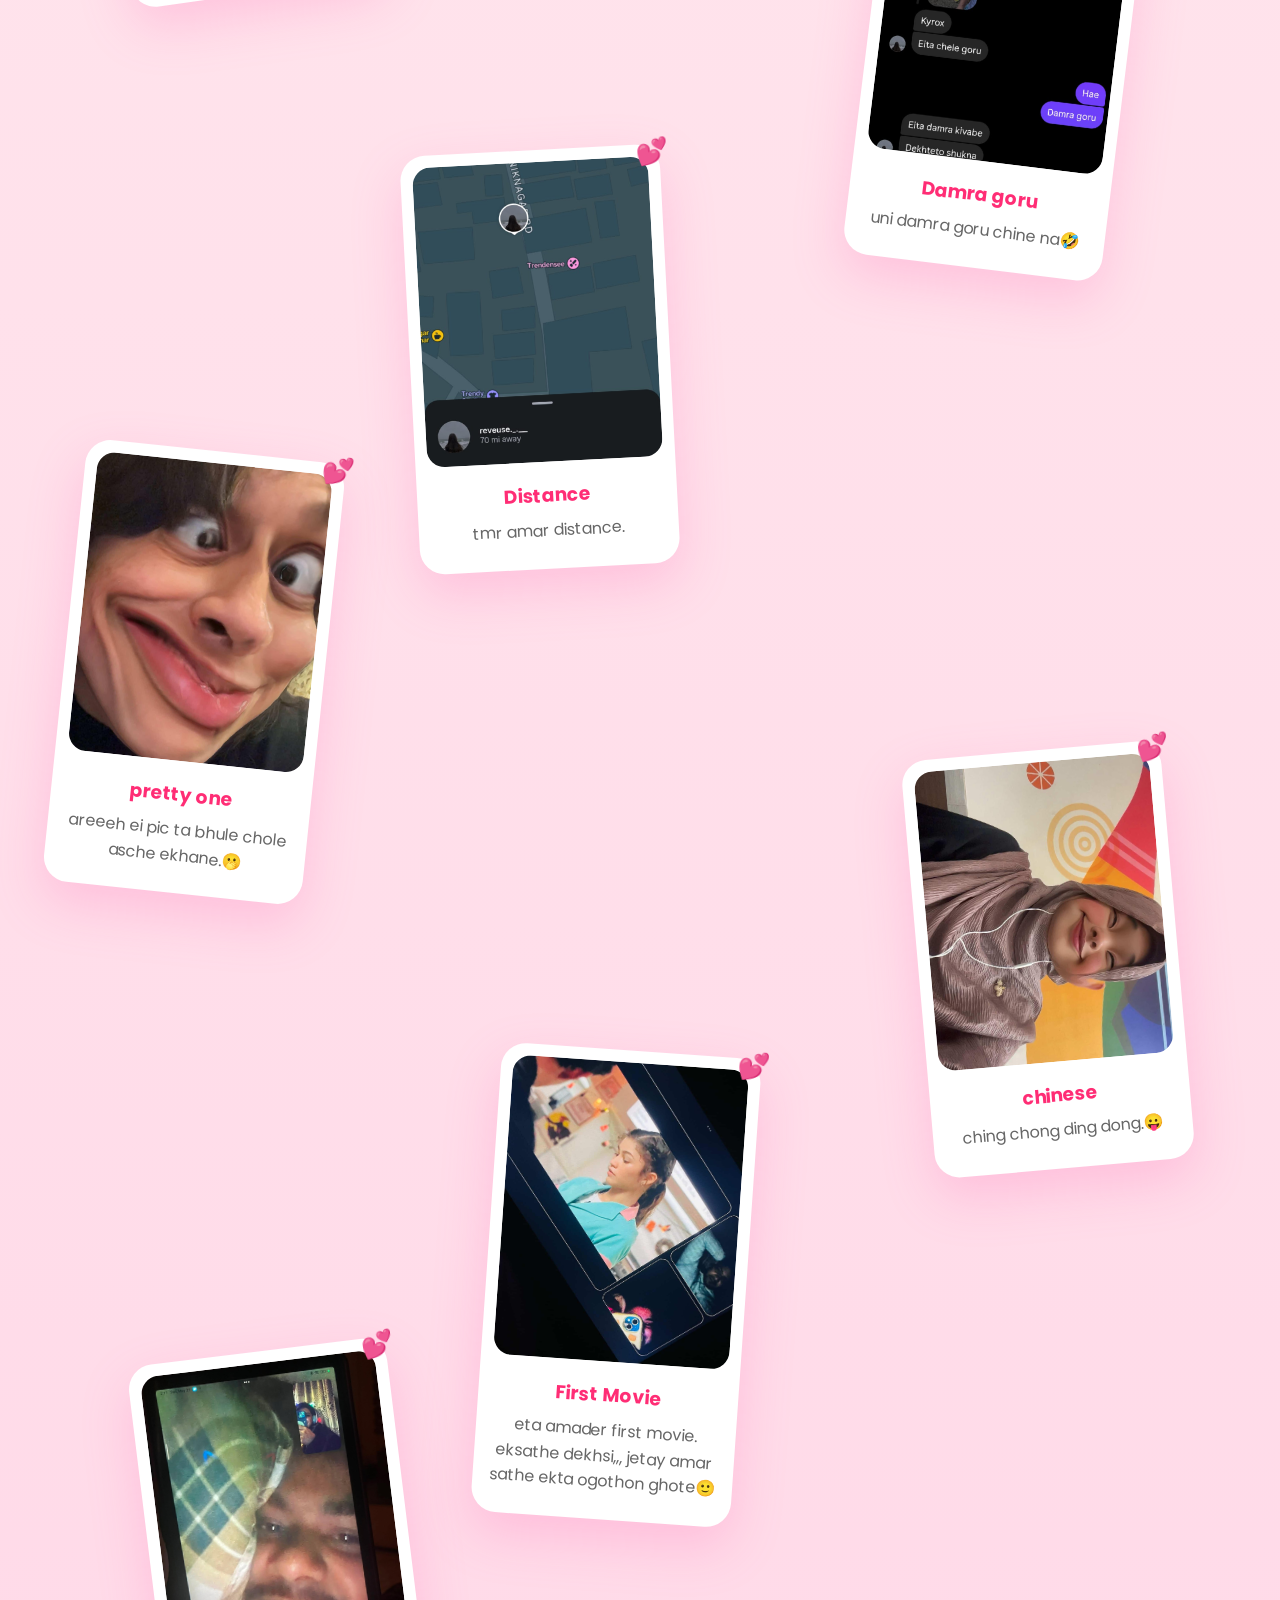
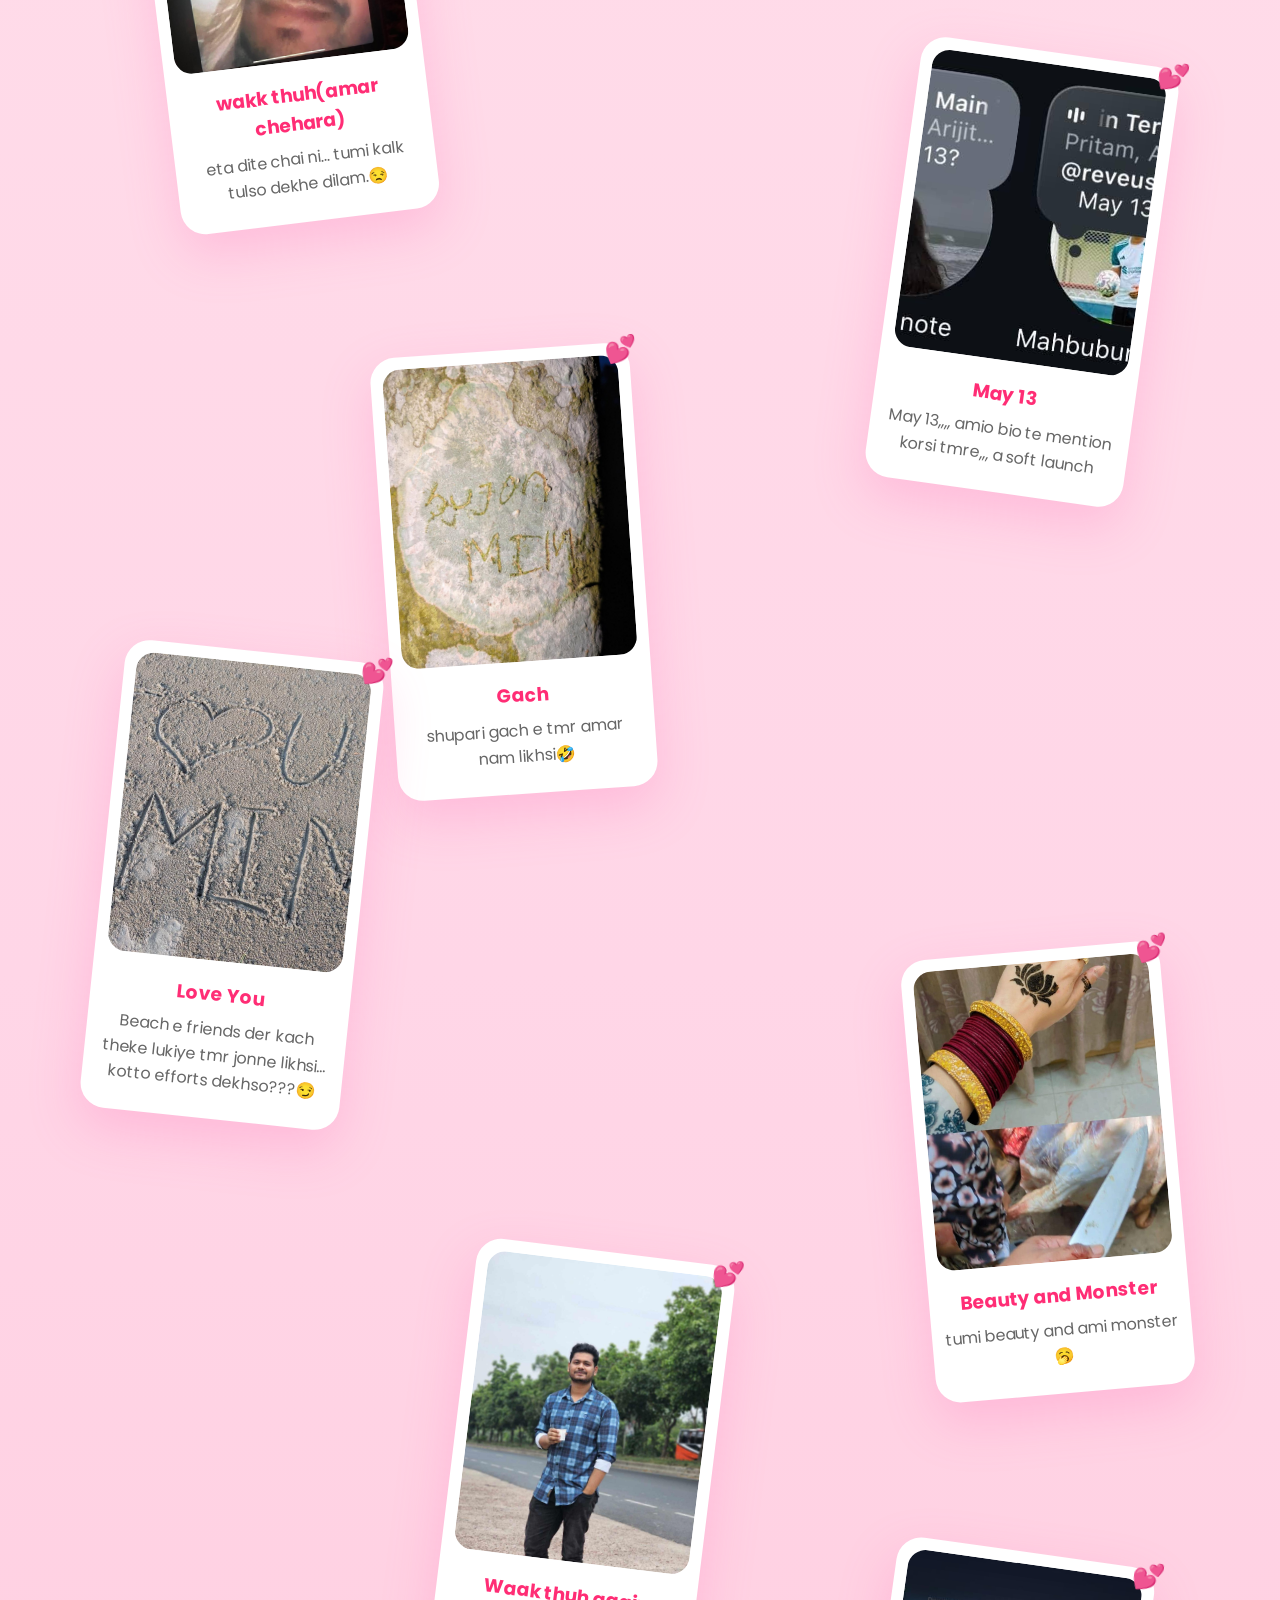
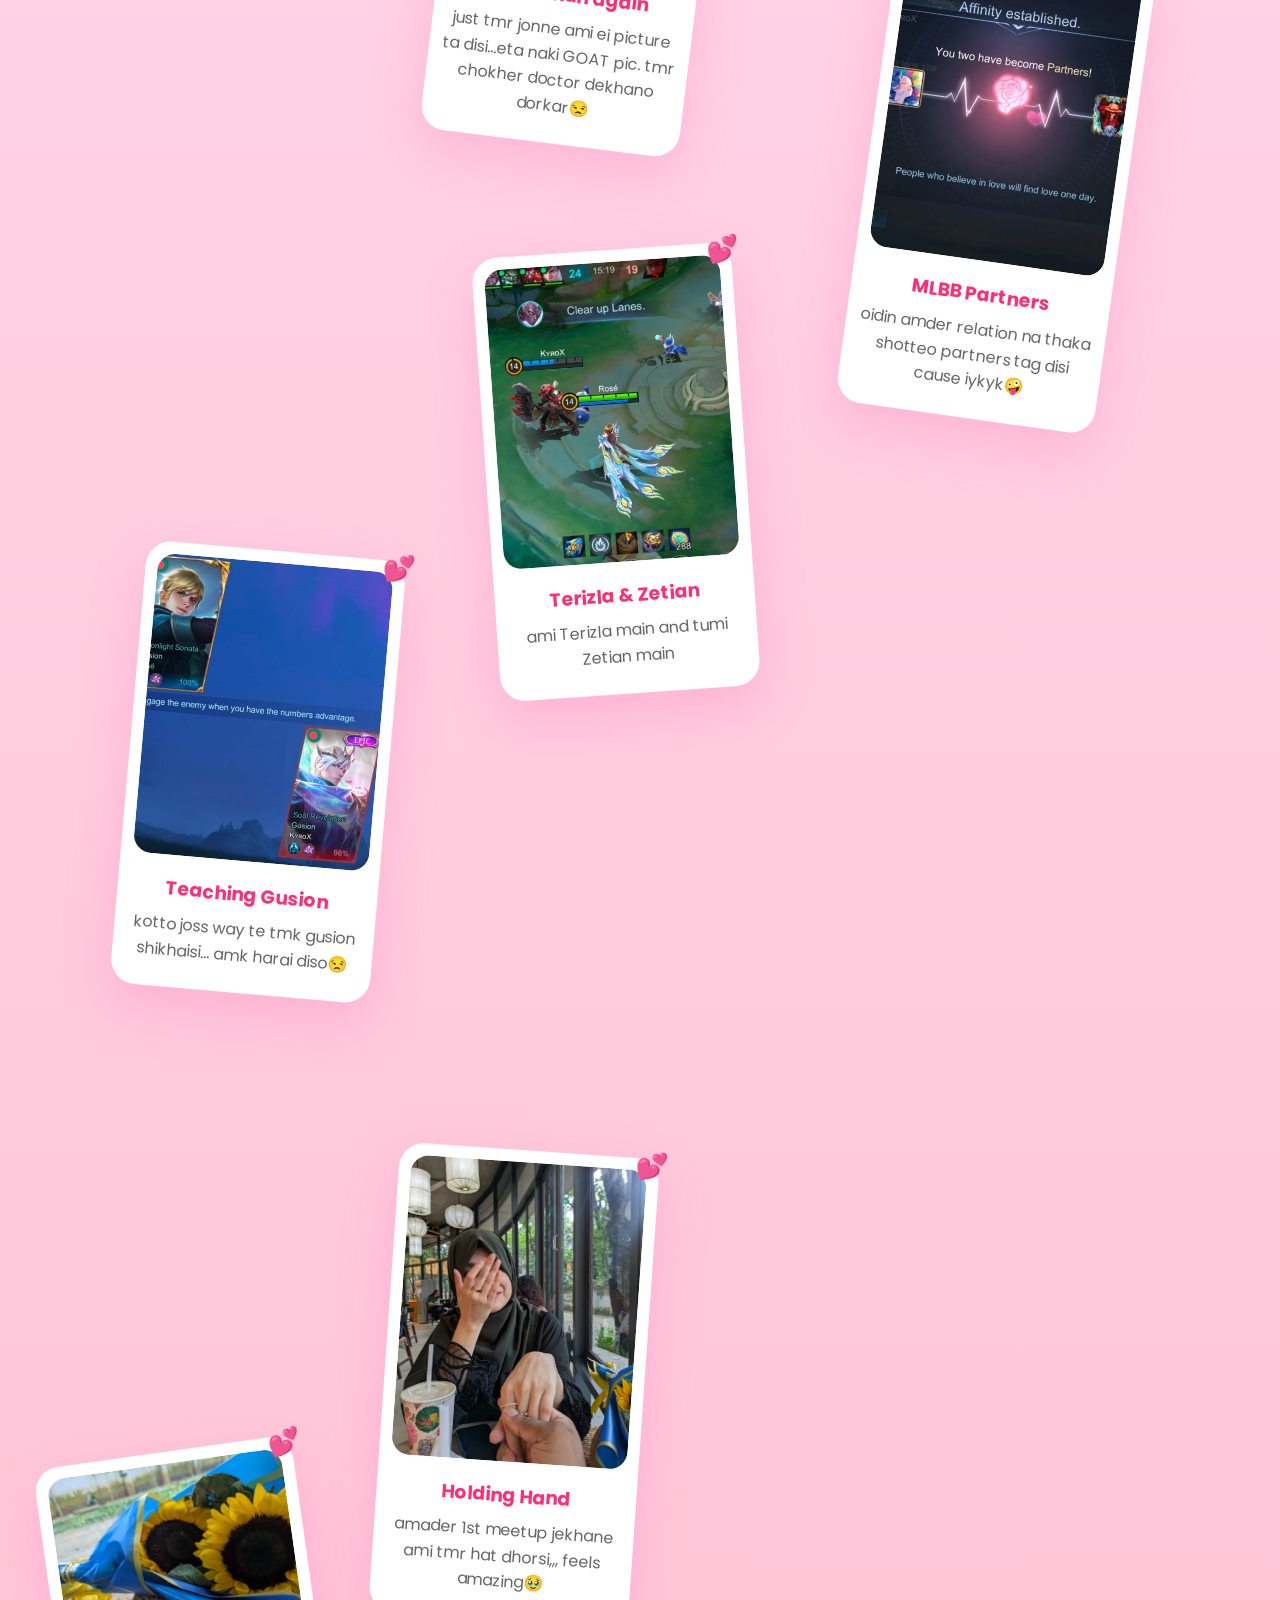
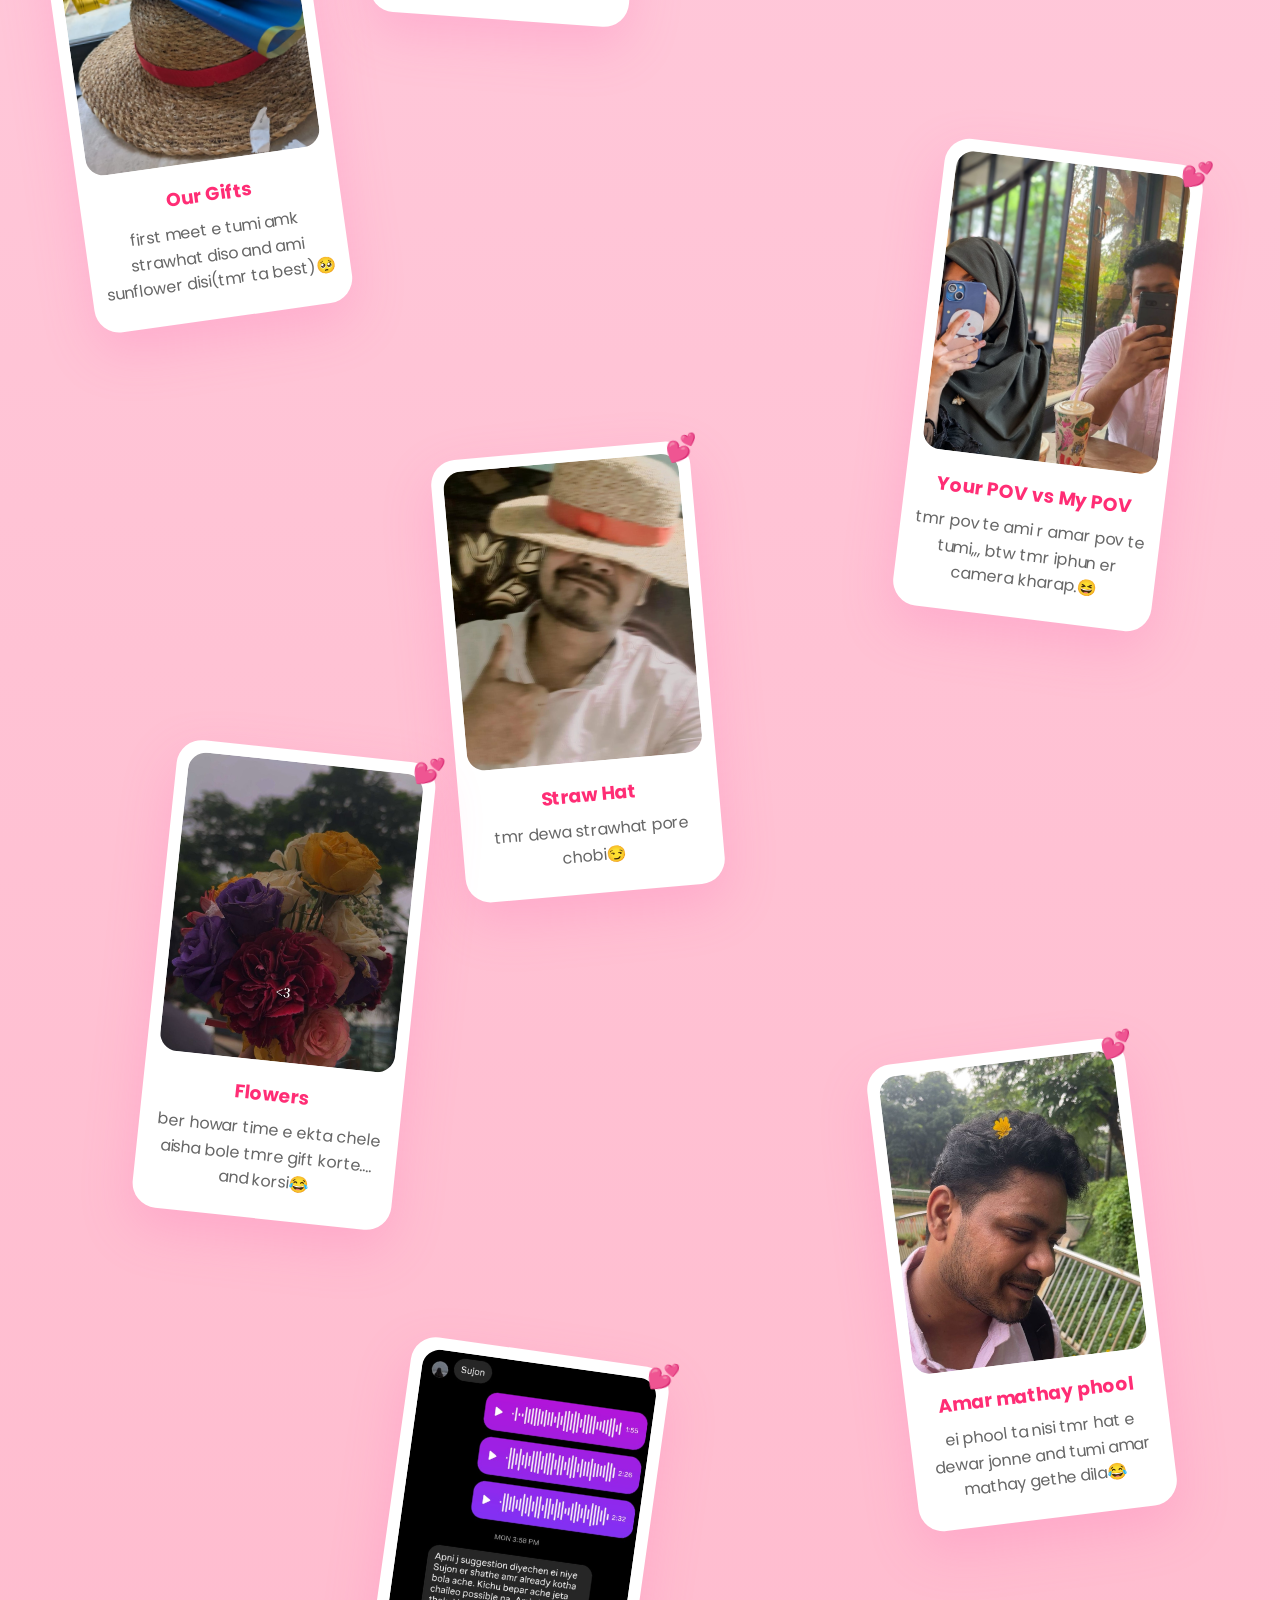
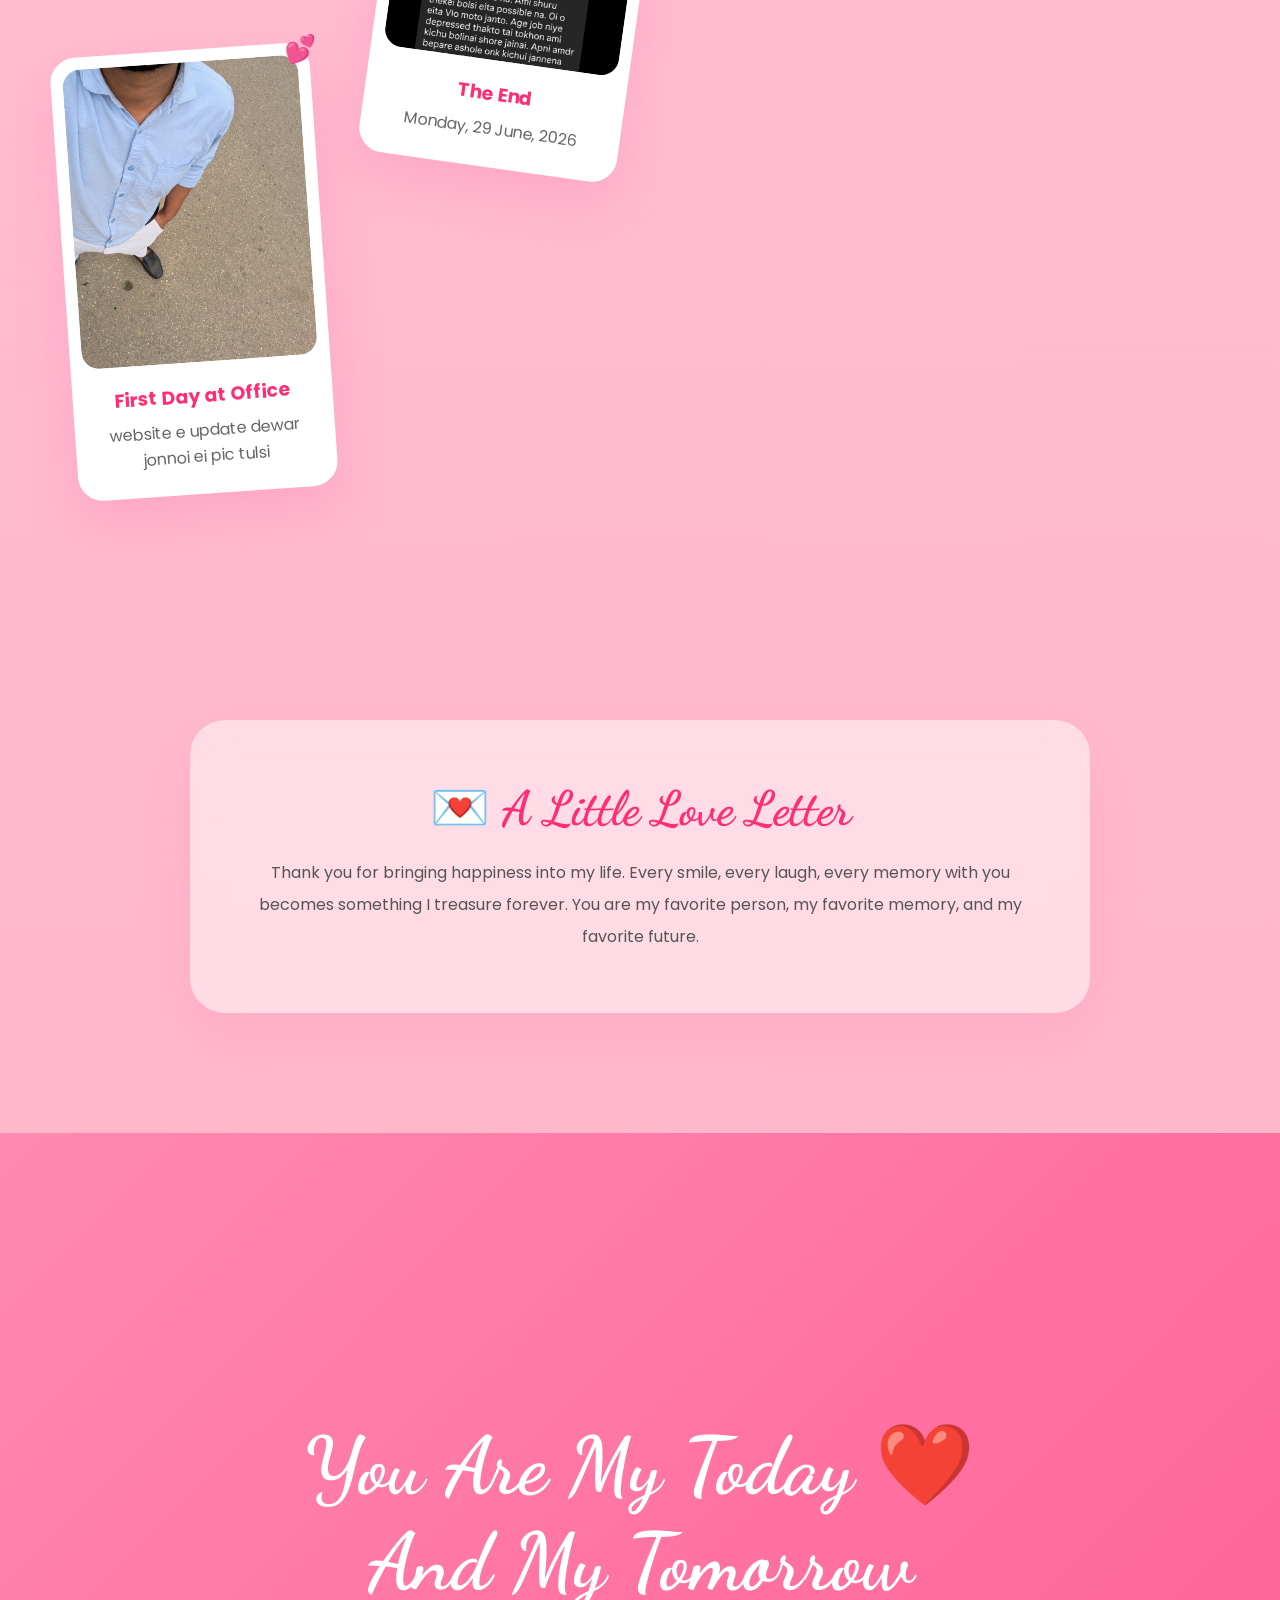
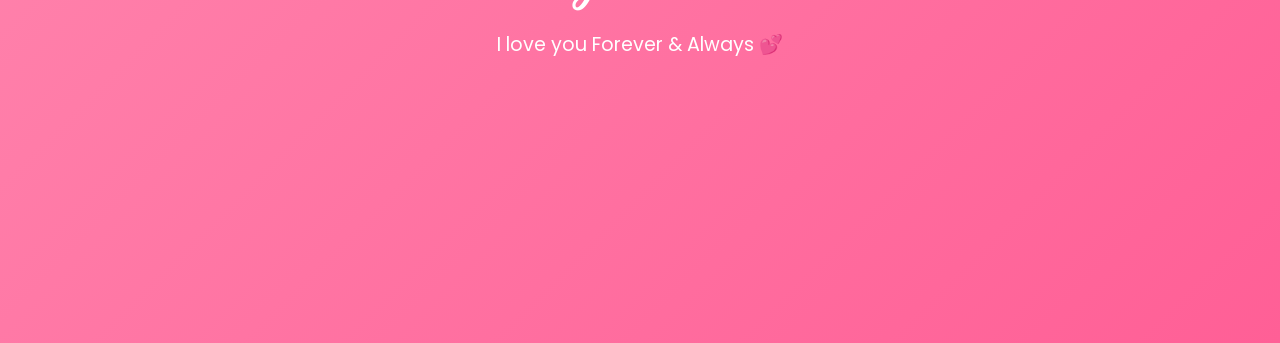
==== commit b30e7a6b: "end" ====
--- a/index.html
+++ b/index.html
@@ -81,7 +81,7 @@
 .floating-gallery{
     position:relative;
     width:100%;
-    min-height:8800px;
+    min-height:9300px;
 }
 
 /* CARD */
@@ -182,6 +182,8 @@
 .card26 { top:7550px; left:35%; rotate:-5deg; }
 .card27 { top:7850px; left:12%; rotate:6deg; }
 .card28 { top:8150px; right:10%; rotate:-7deg; }
+.card29 { top:8450px; left:30%; rotate:8deg; }
+.card30 { top:8750px; left:5%; rotate:-4deg; }
 
 /* FLOATING ANIMATION */
 
@@ -474,6 +476,16 @@
 <img src="./phool.jpeg">
 <h3>Amar mathay phool</h3>
 <p>ei phool ta nisi tmr hat e dewar jonne and tumi amar mathay gethe dila😂</p>
+</div>
+<div class="floating-card card29 reveal">
+<img src="./end.jpeg">
+<h3>The End</h3>
+<p>Monday, 29 June, 2026</p>
+</div>
+<div class="floating-card card30 reveal">
+<img src="./firstdayoffice.jpeg">
+<h3>First Day at Office</h3>
+<p>website e update dewar jonnoi ei pic tulsi</p>
 </div>
 
 </section>
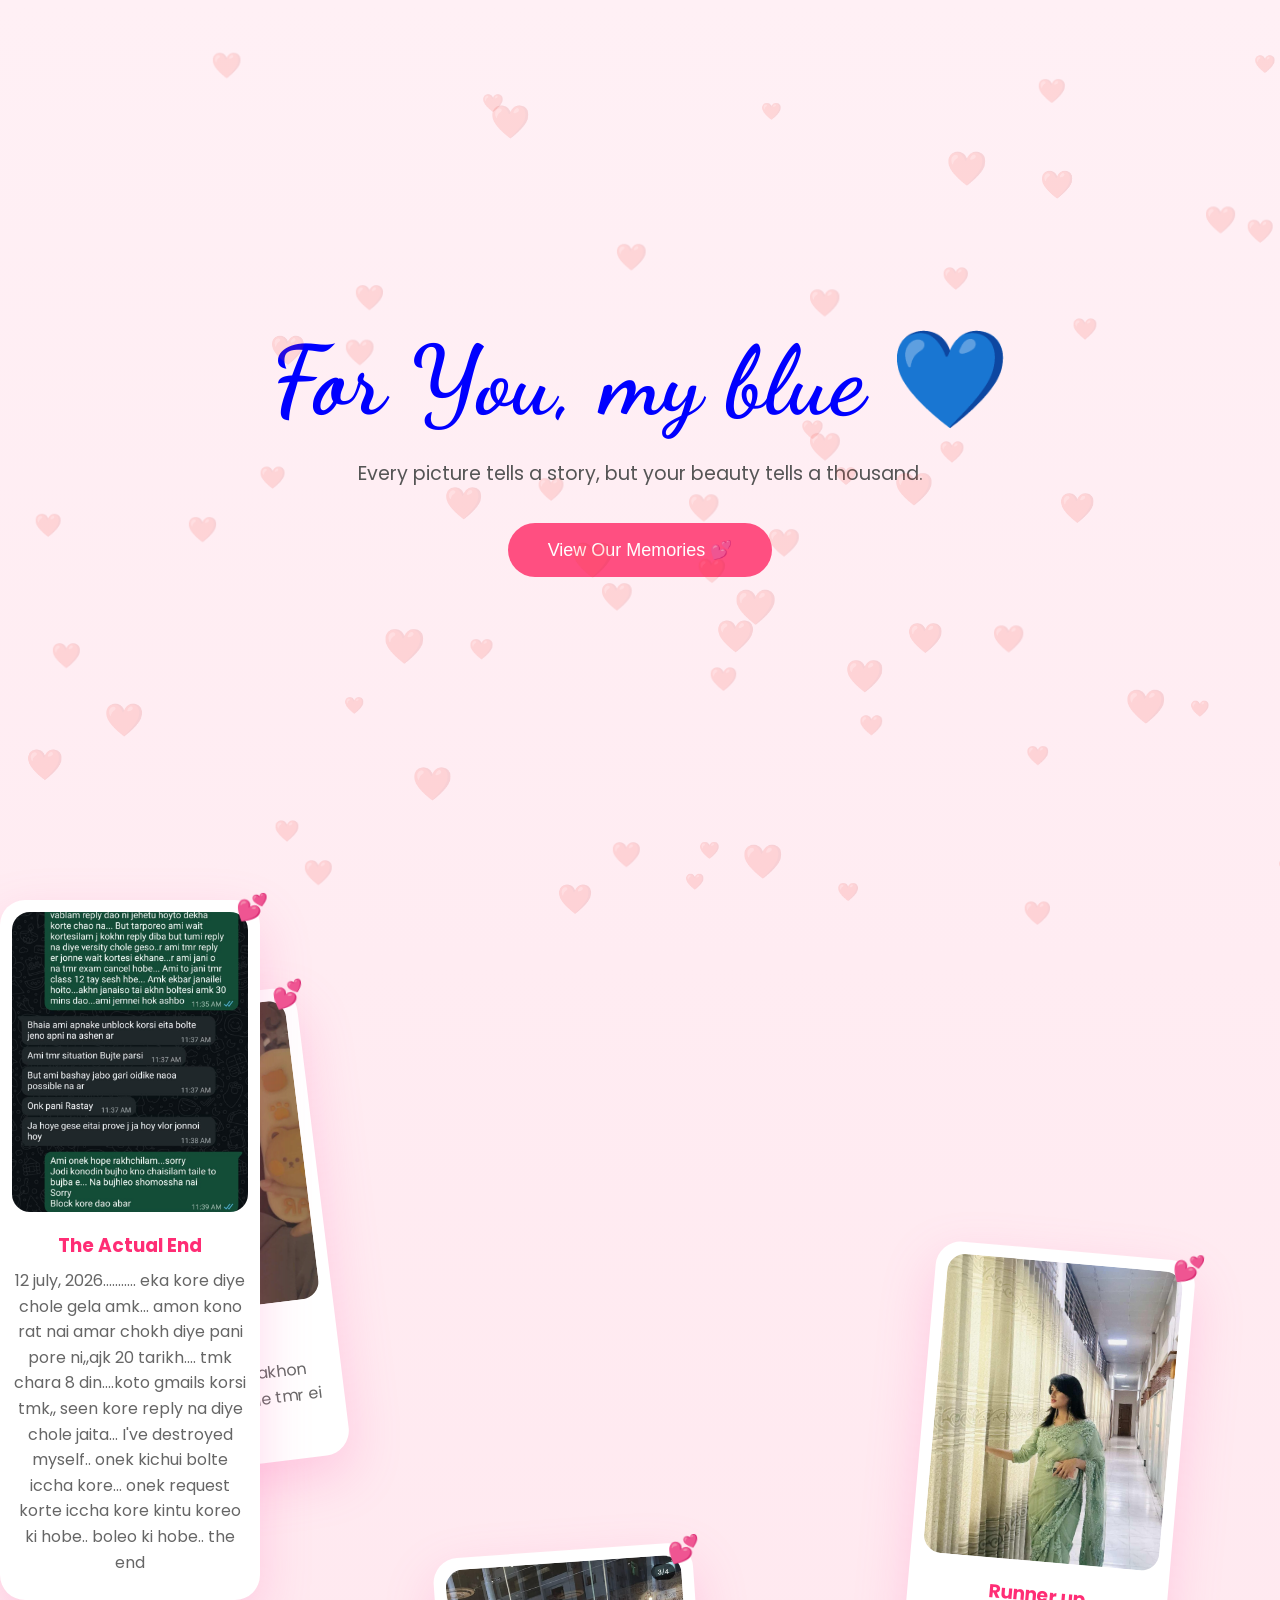
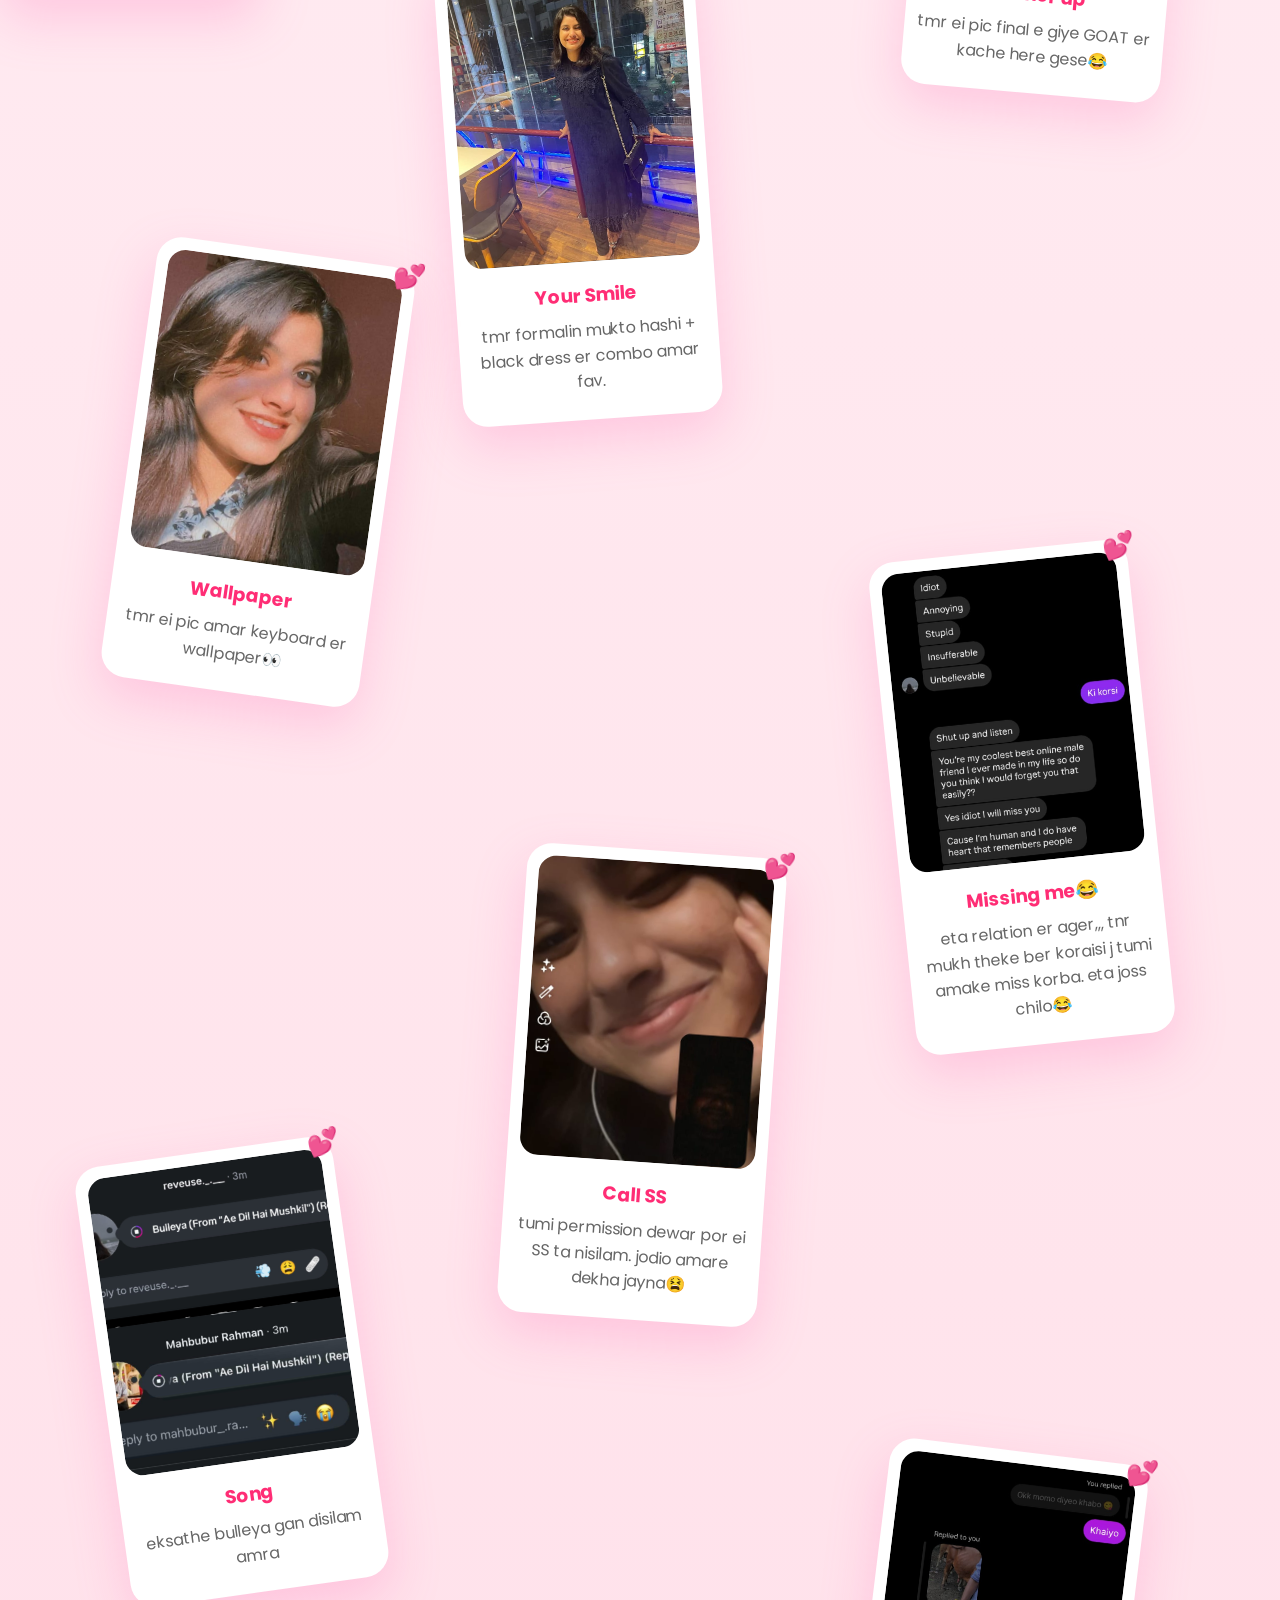
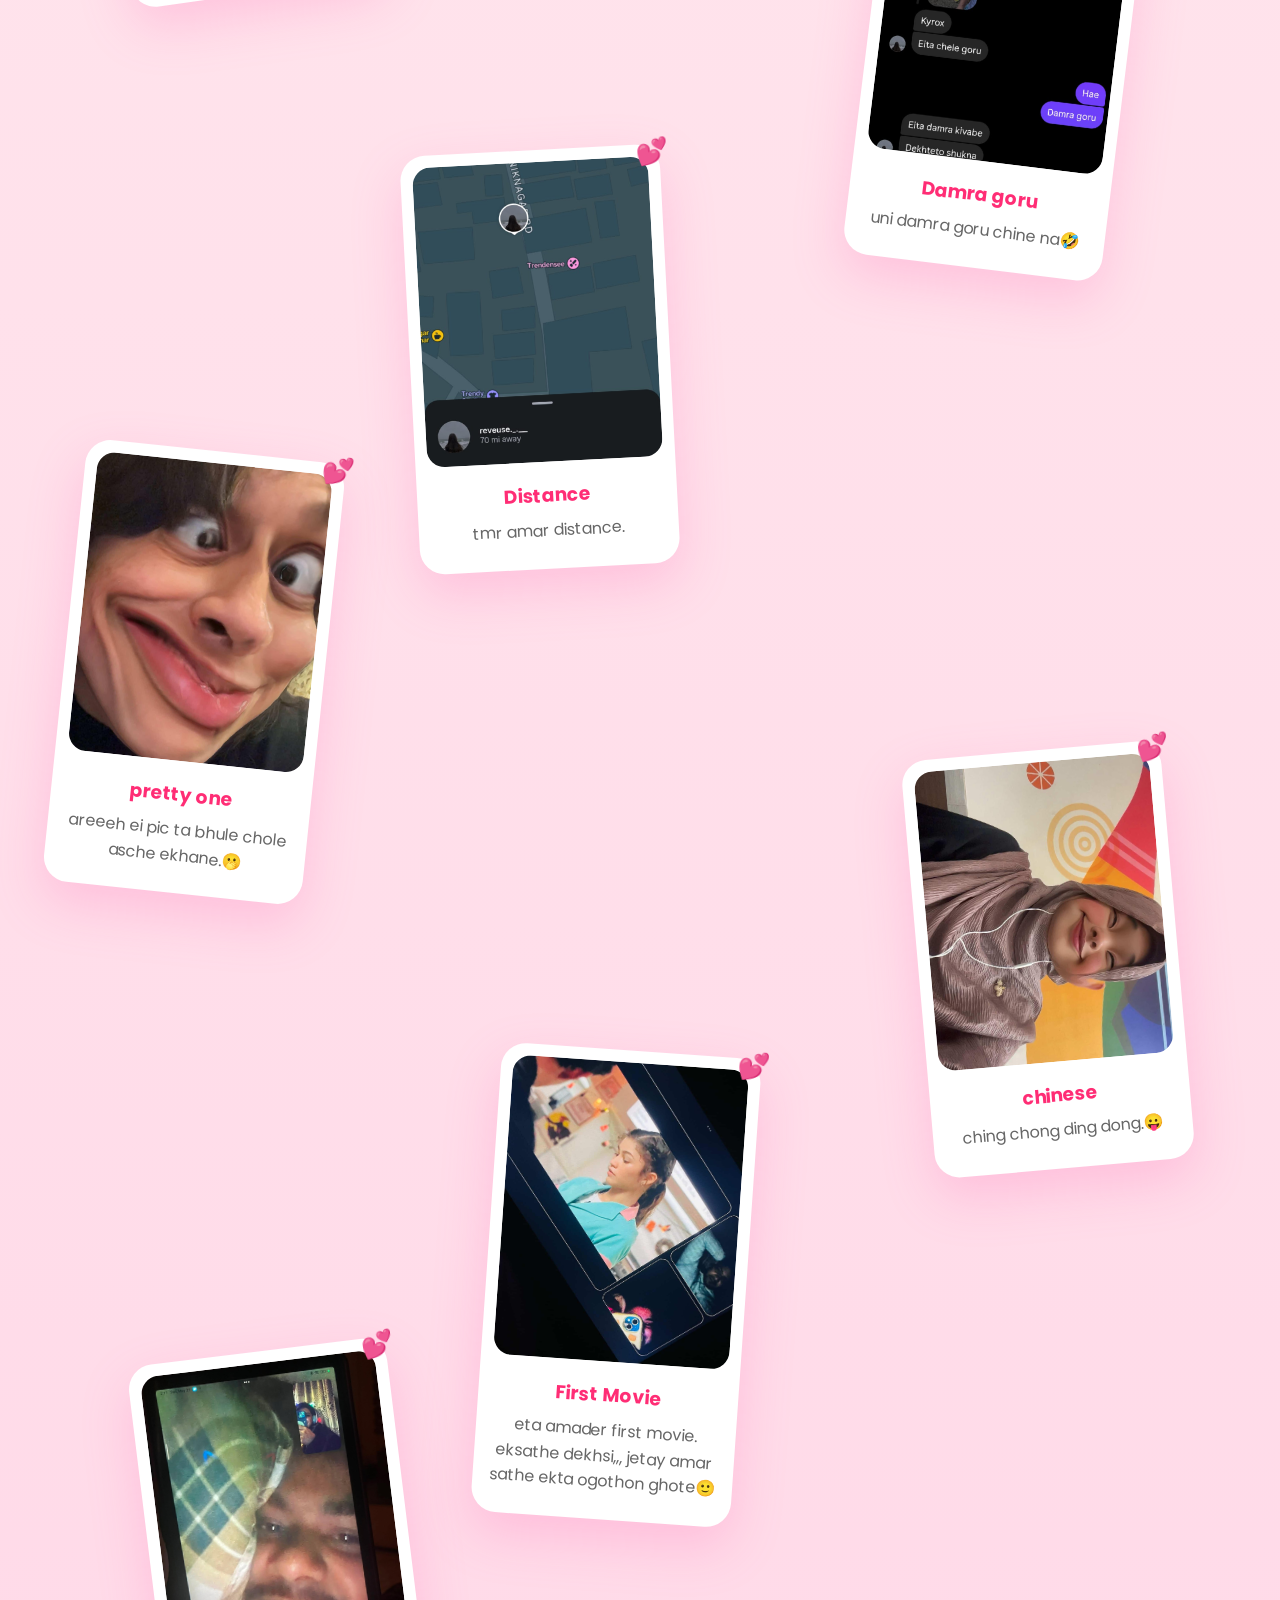
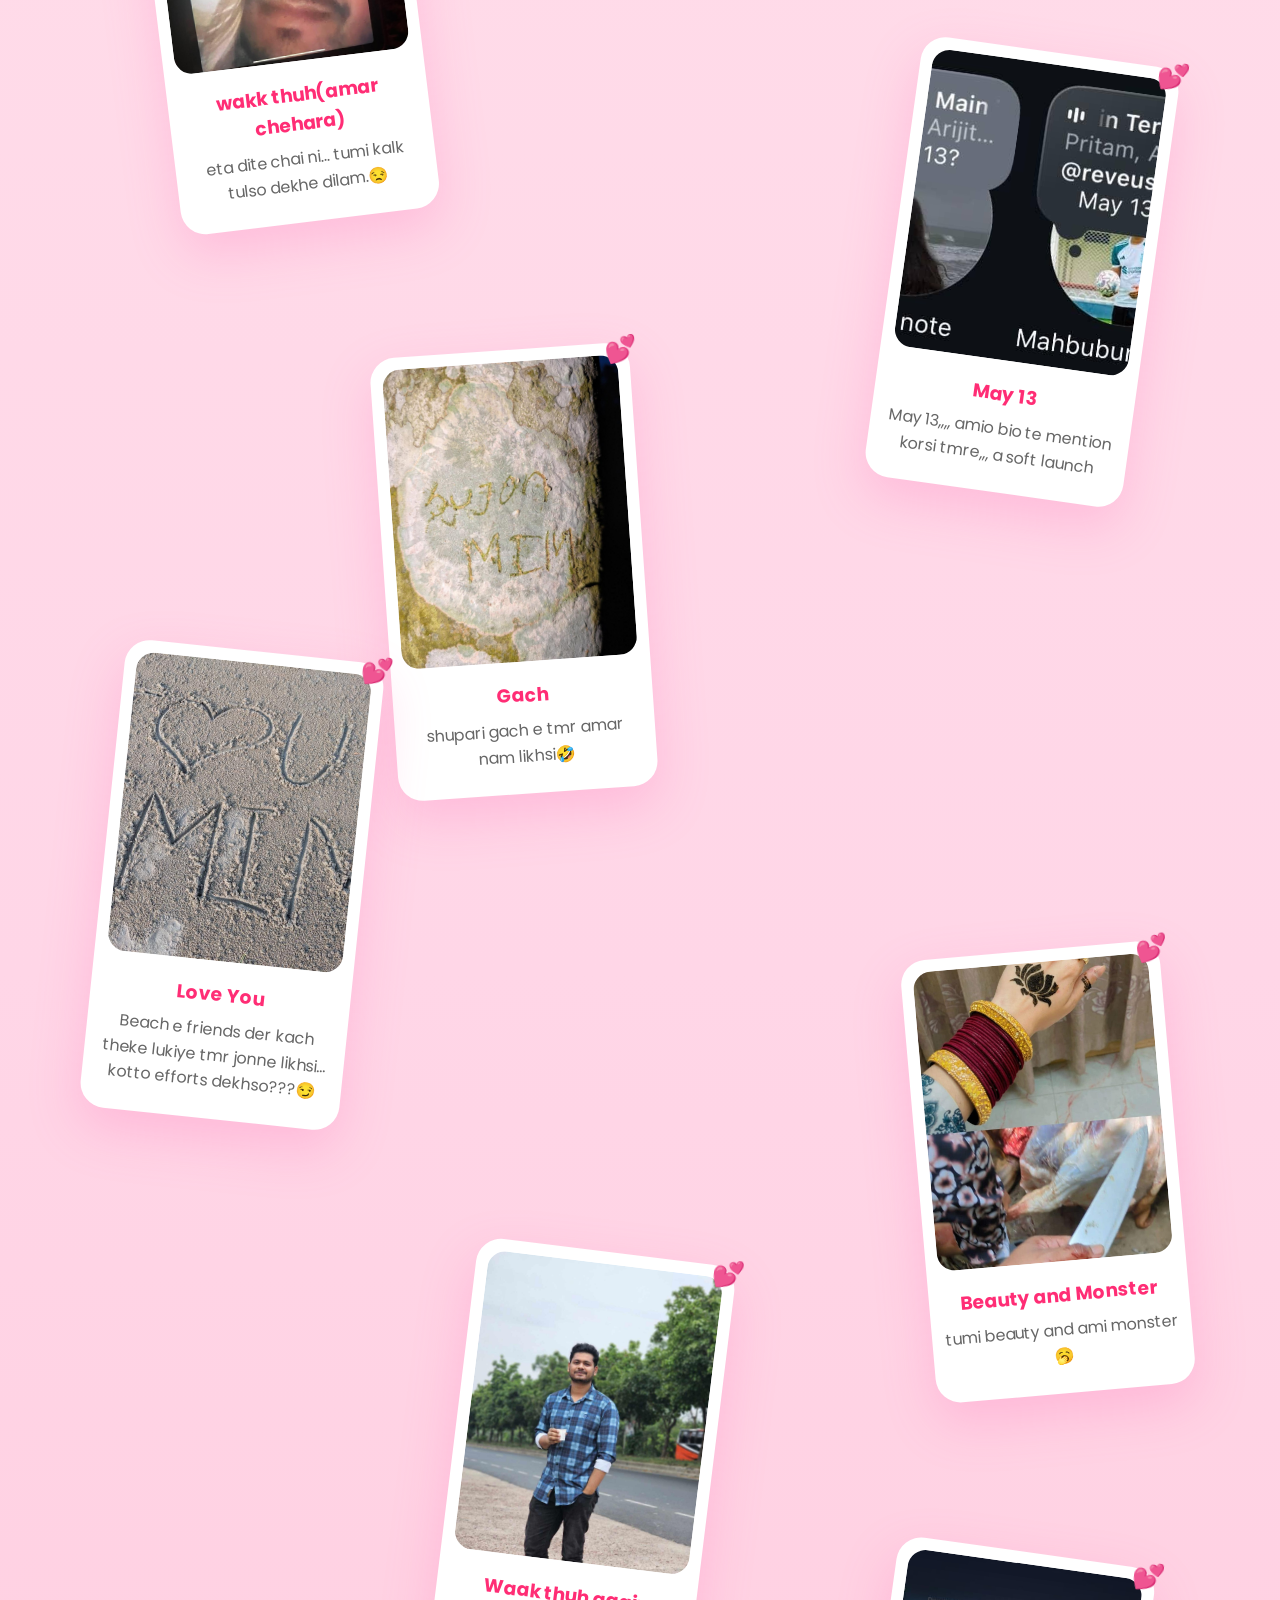
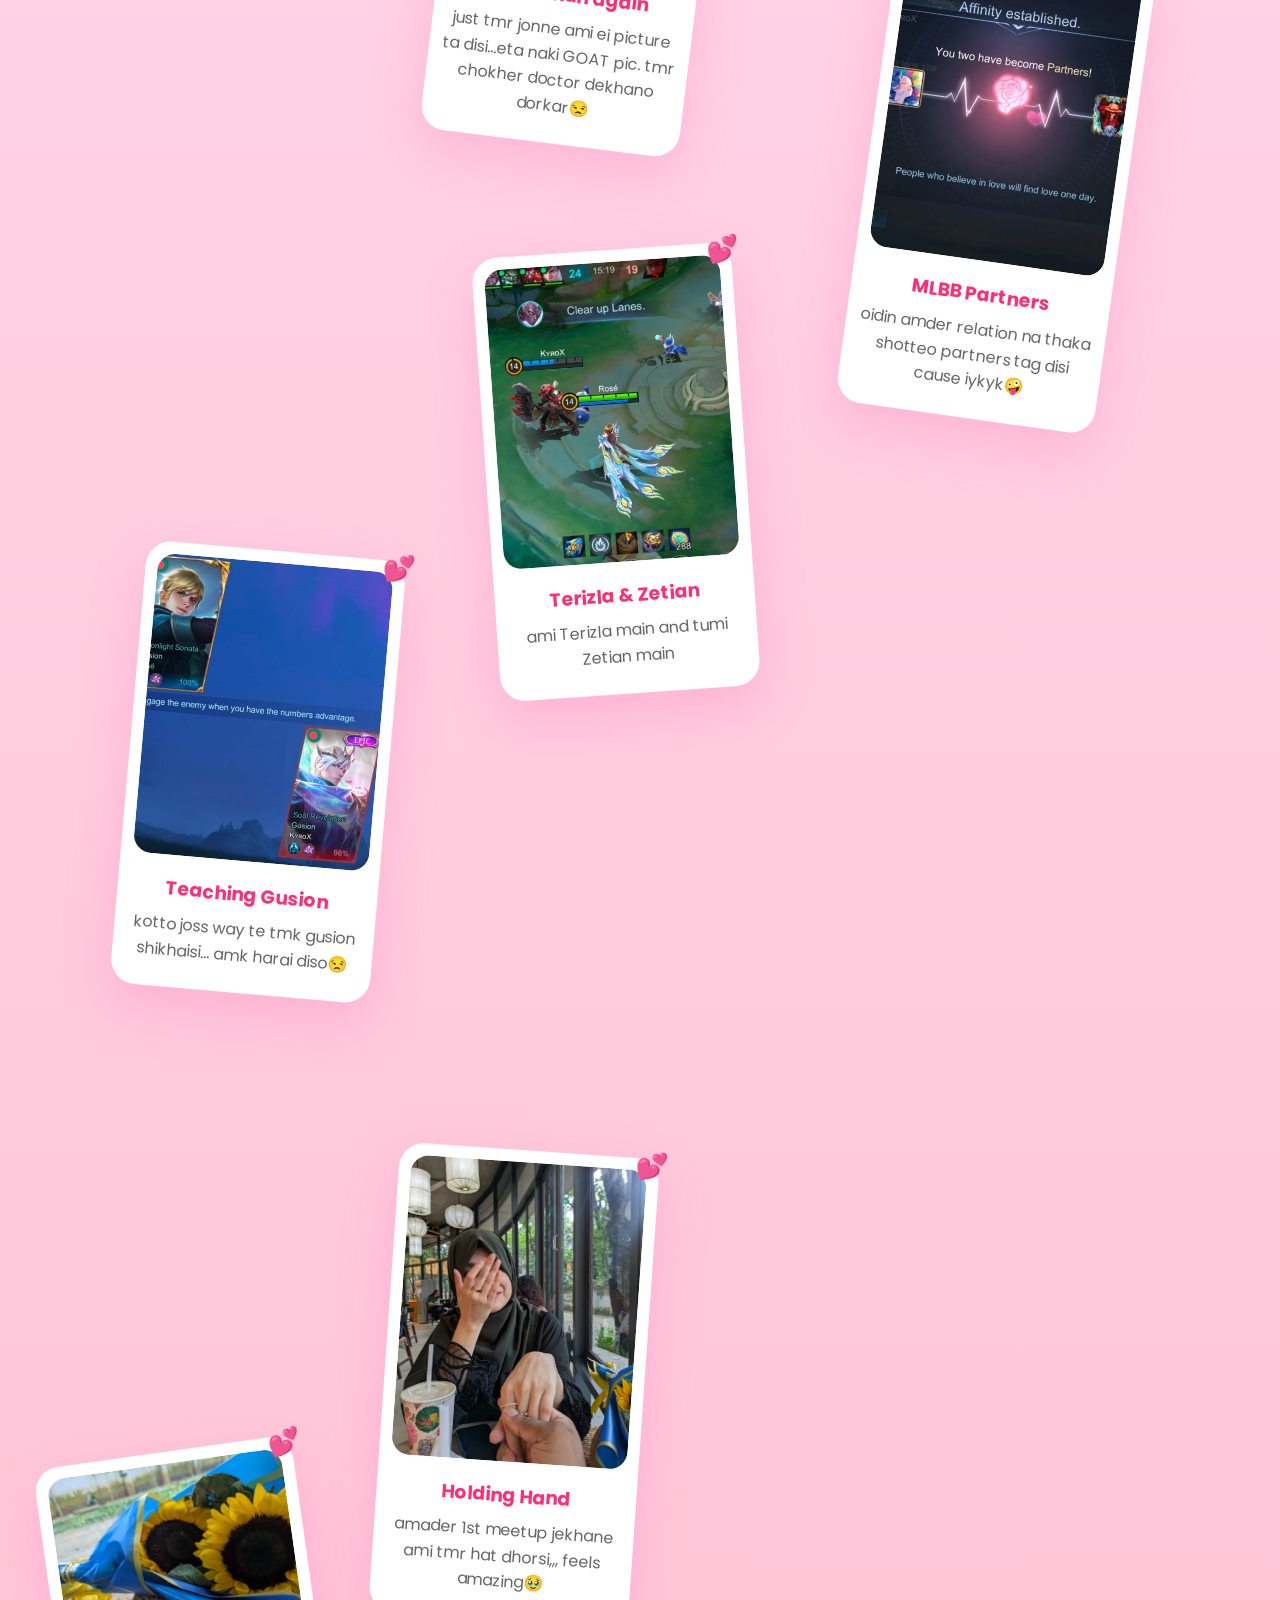
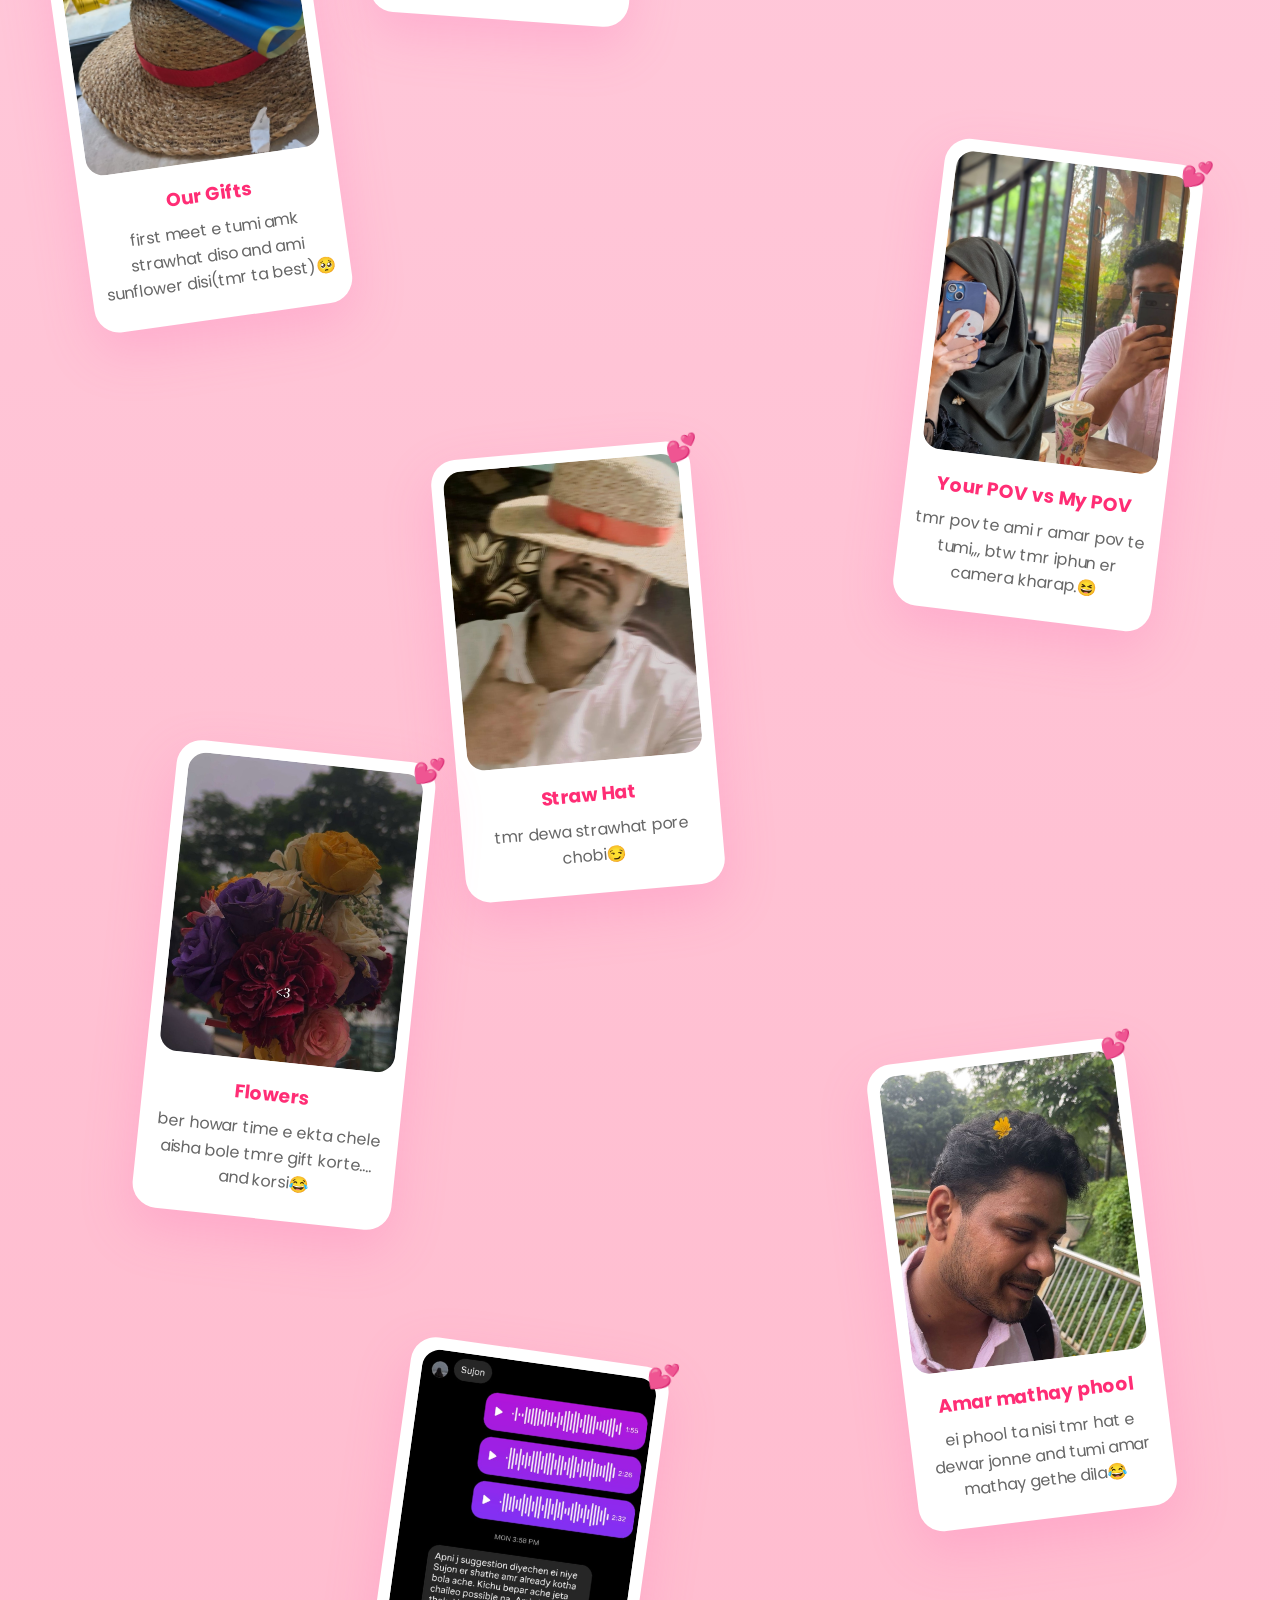
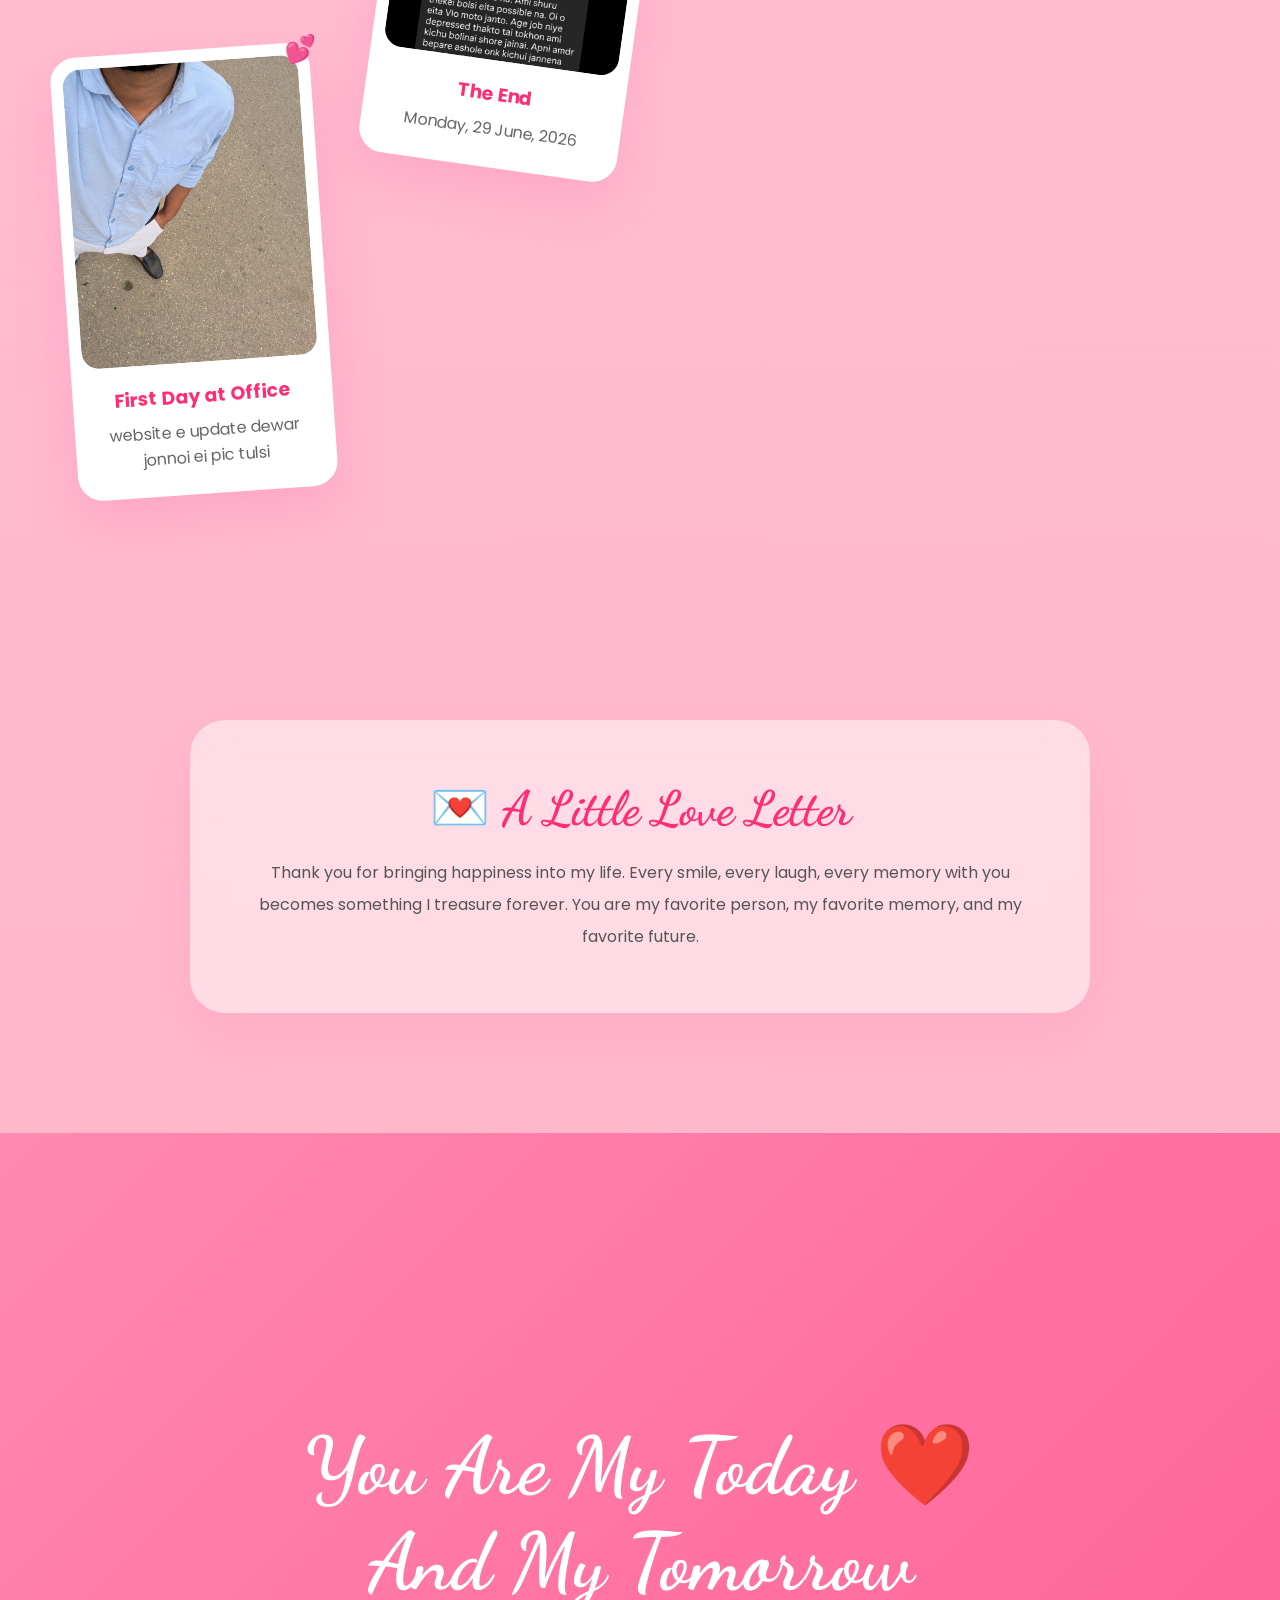
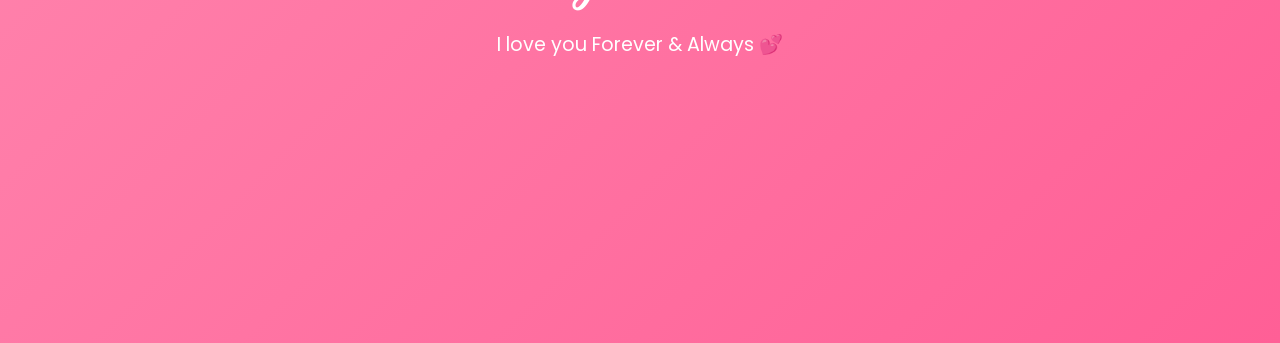
==== commit dd216d3d: "done" ====
--- a/index.html
+++ b/index.html
@@ -487,6 +487,11 @@
 <h3>First Day at Office</h3>
 <p>website e update dewar jonnoi ei pic tulsi</p>
 </div>
+<div class="floating-card card31 reveal">
+<img src="./theend.jpeg">
+<h3>The Actual End</h3>
+<p>12 july, 2026........... eka kore diye chole gela amk... amon kono rat nai amar chokh diye pani pore ni,,ajk 20 tarikh.... tmk chara 8 din....koto gmails korsi tmk,, seen kore reply na diye chole jaita... I've destroyed myself.. onek kichui bolte iccha kore... onek request korte iccha kore kintu koreo ki hobe.. boleo ki hobe.. the end</p>
+</div>
 
 </section>
 
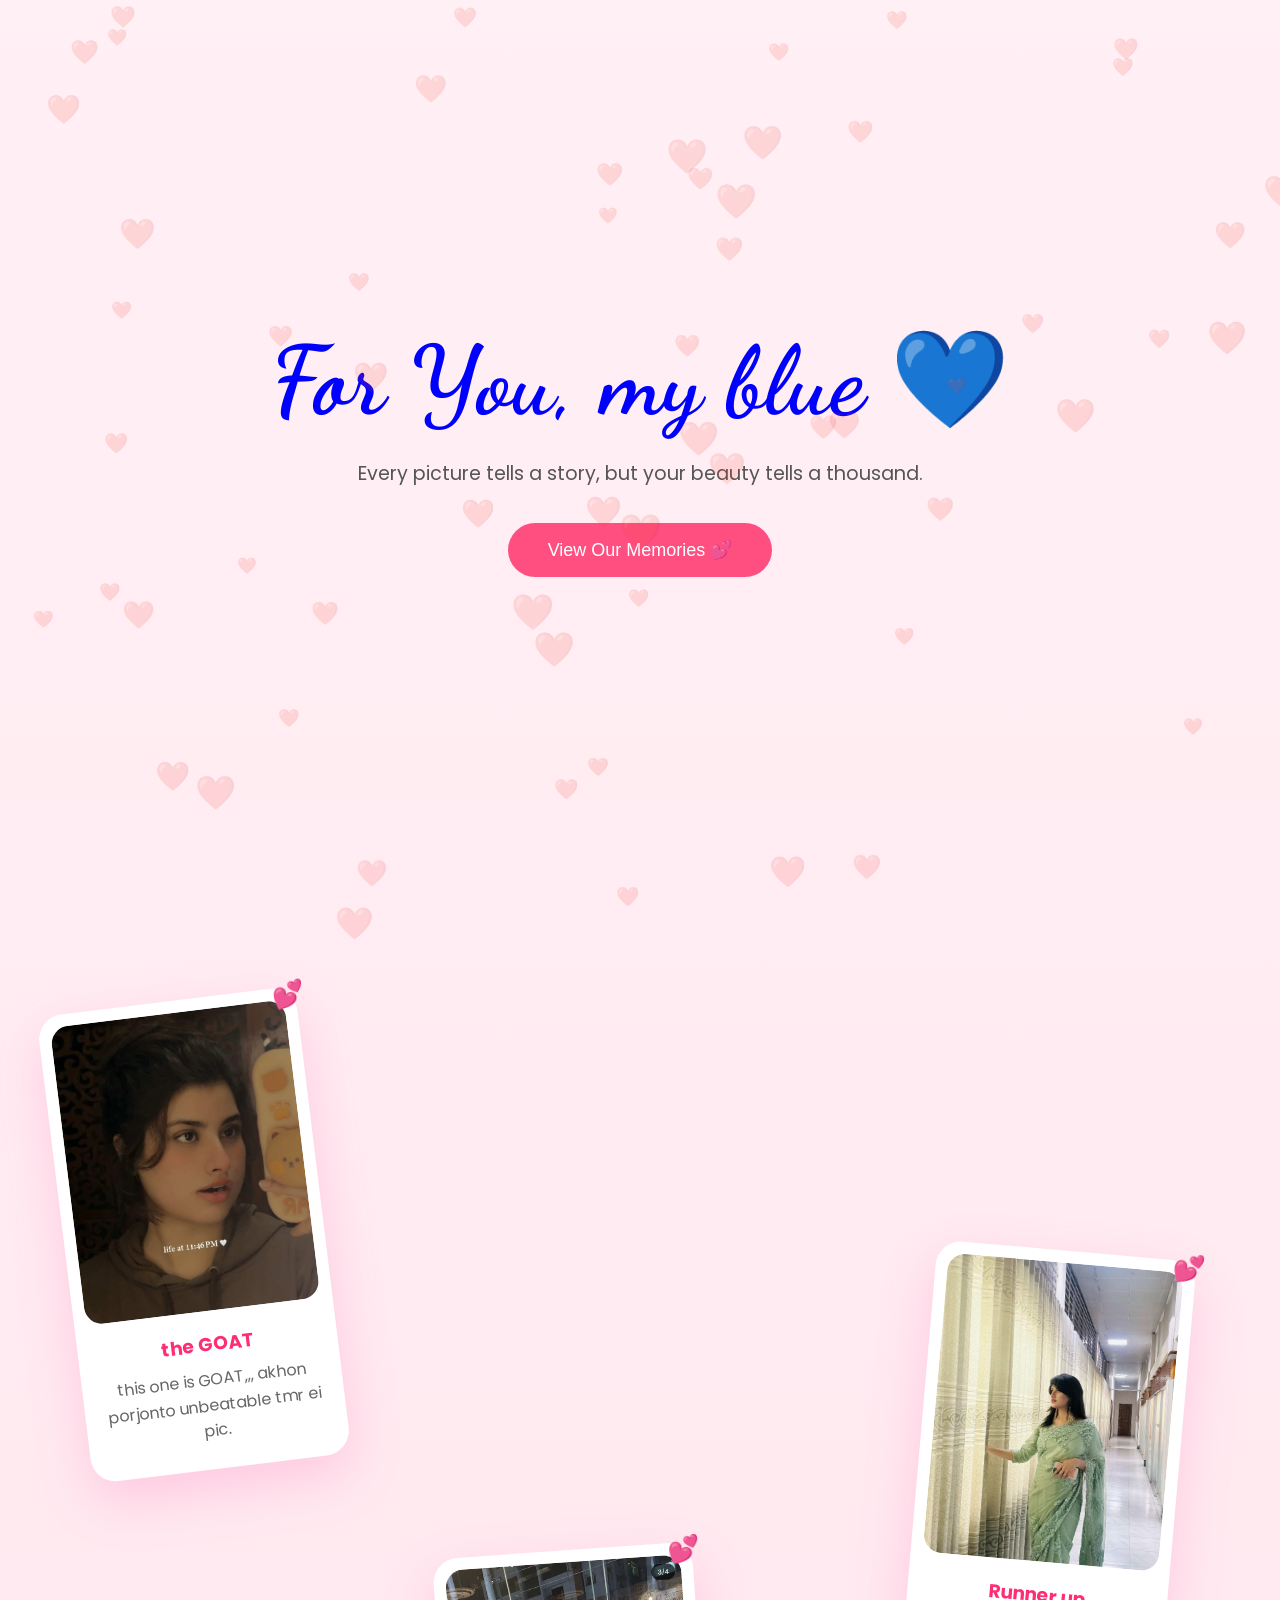
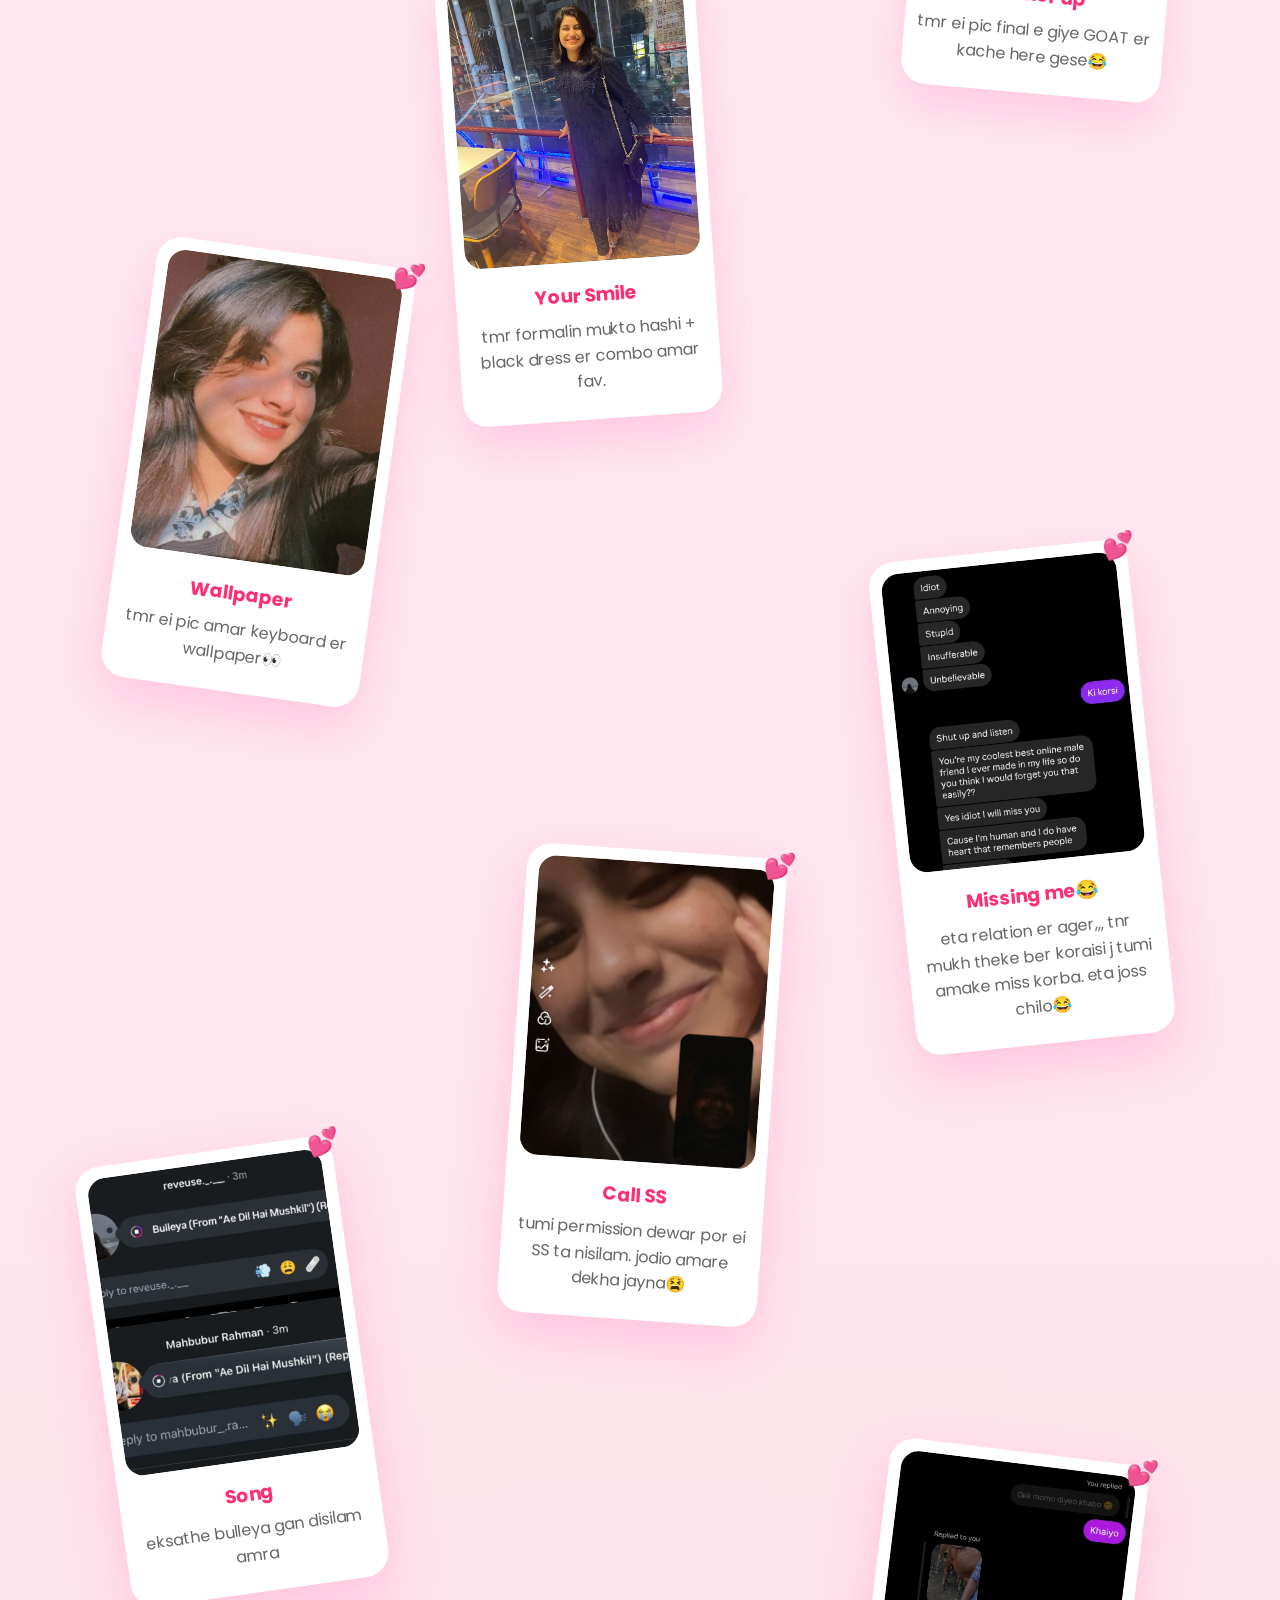
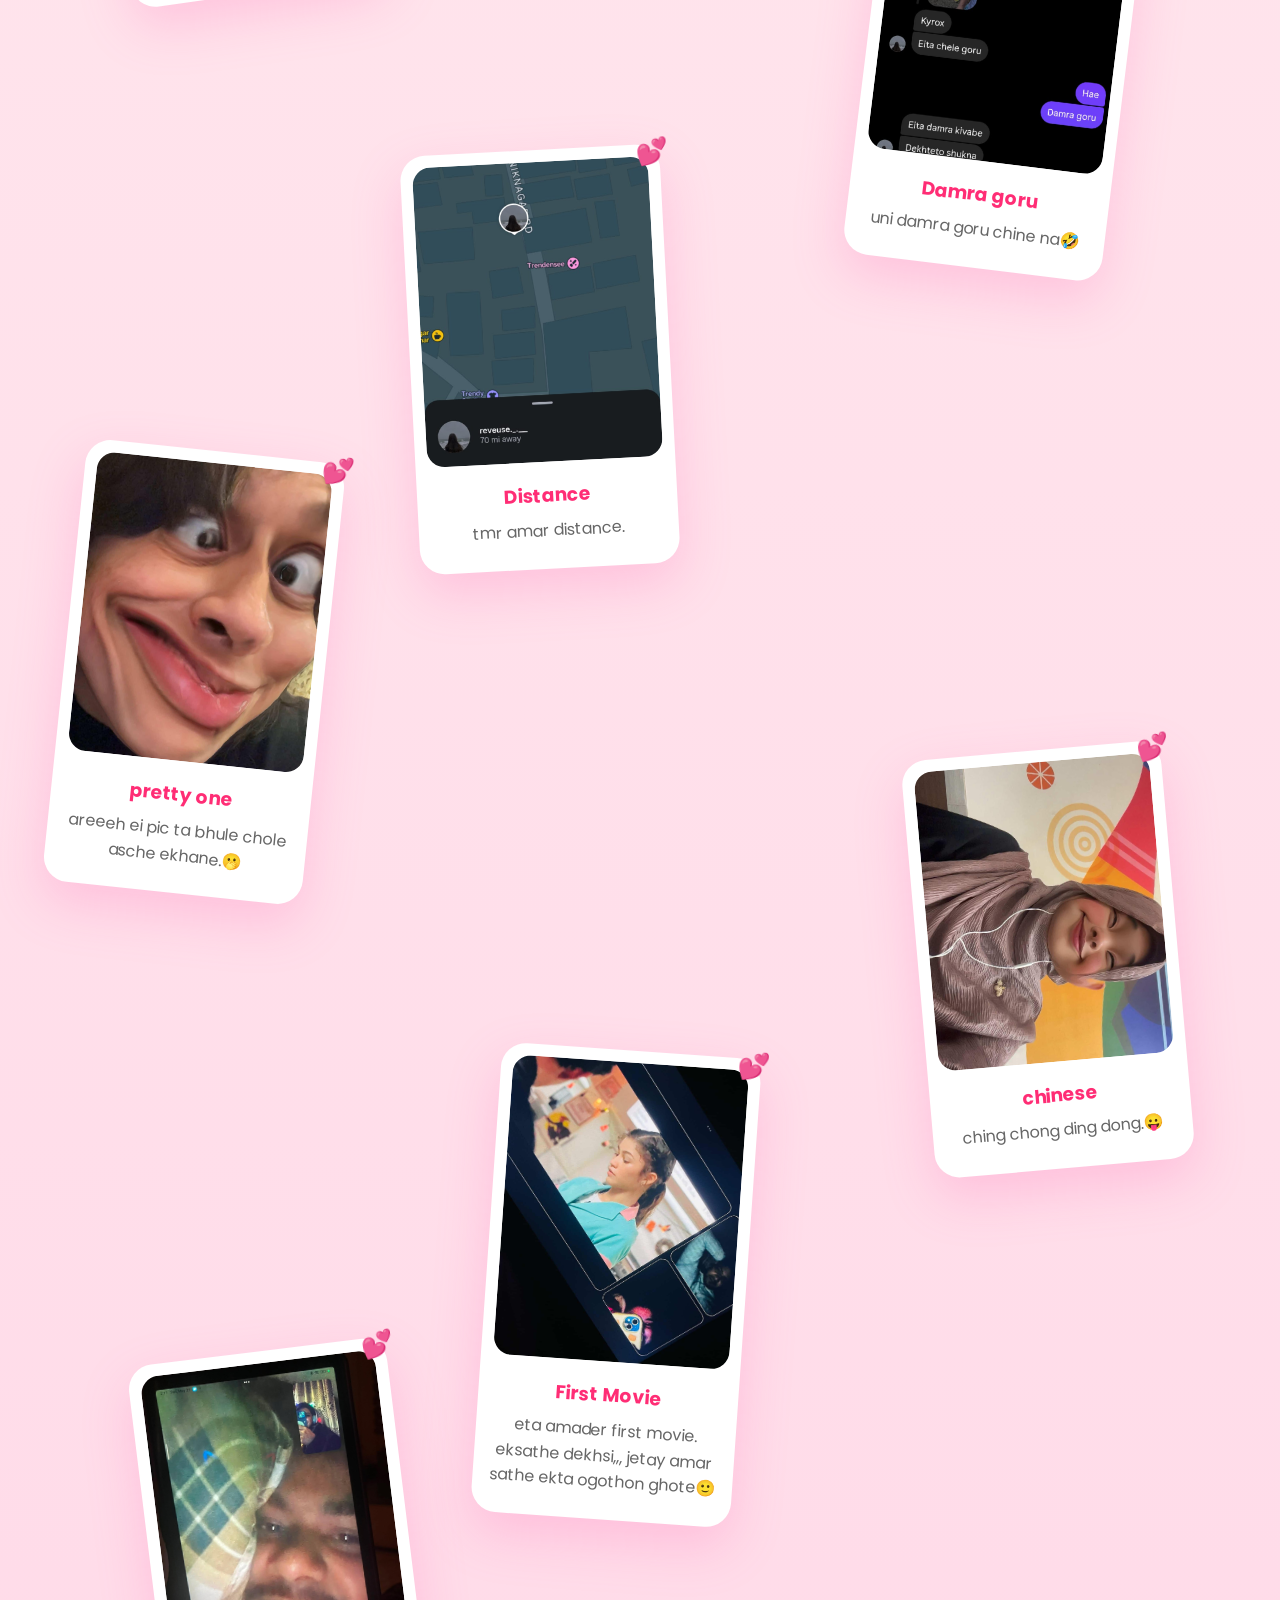
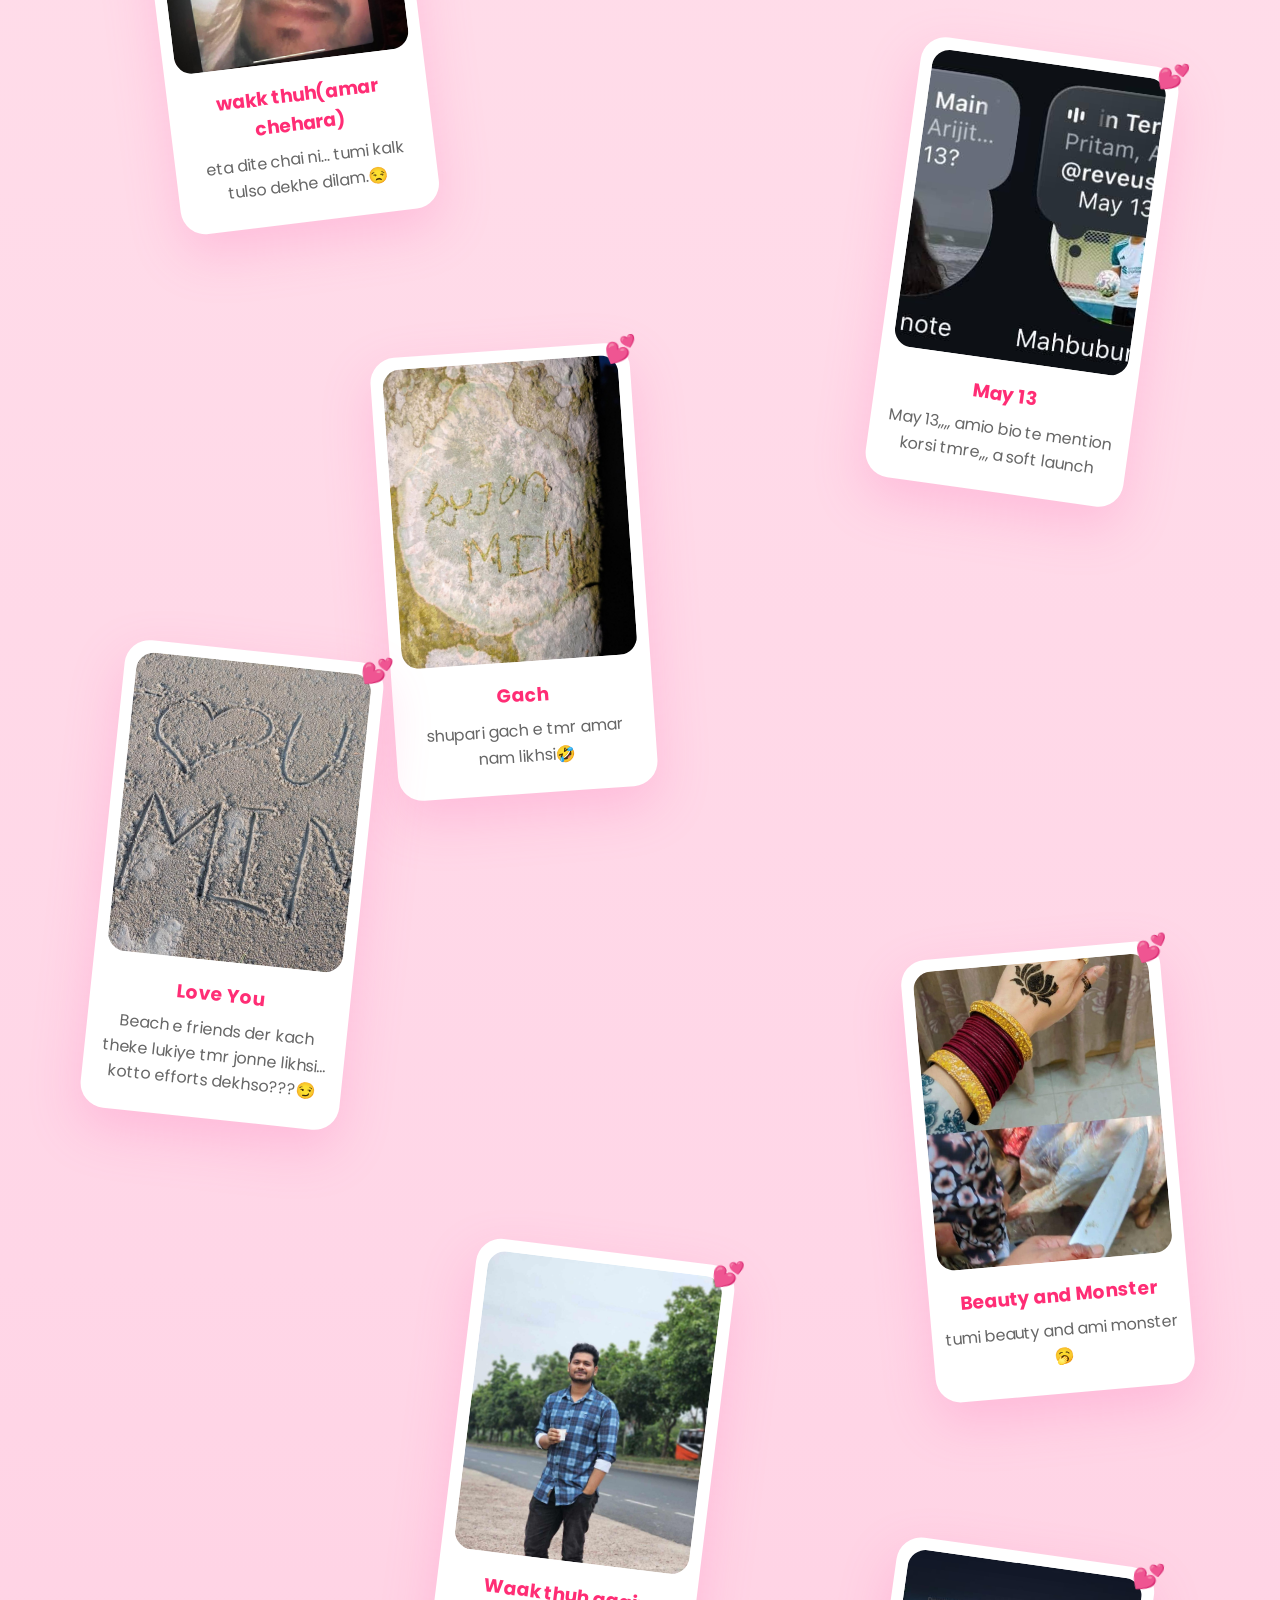
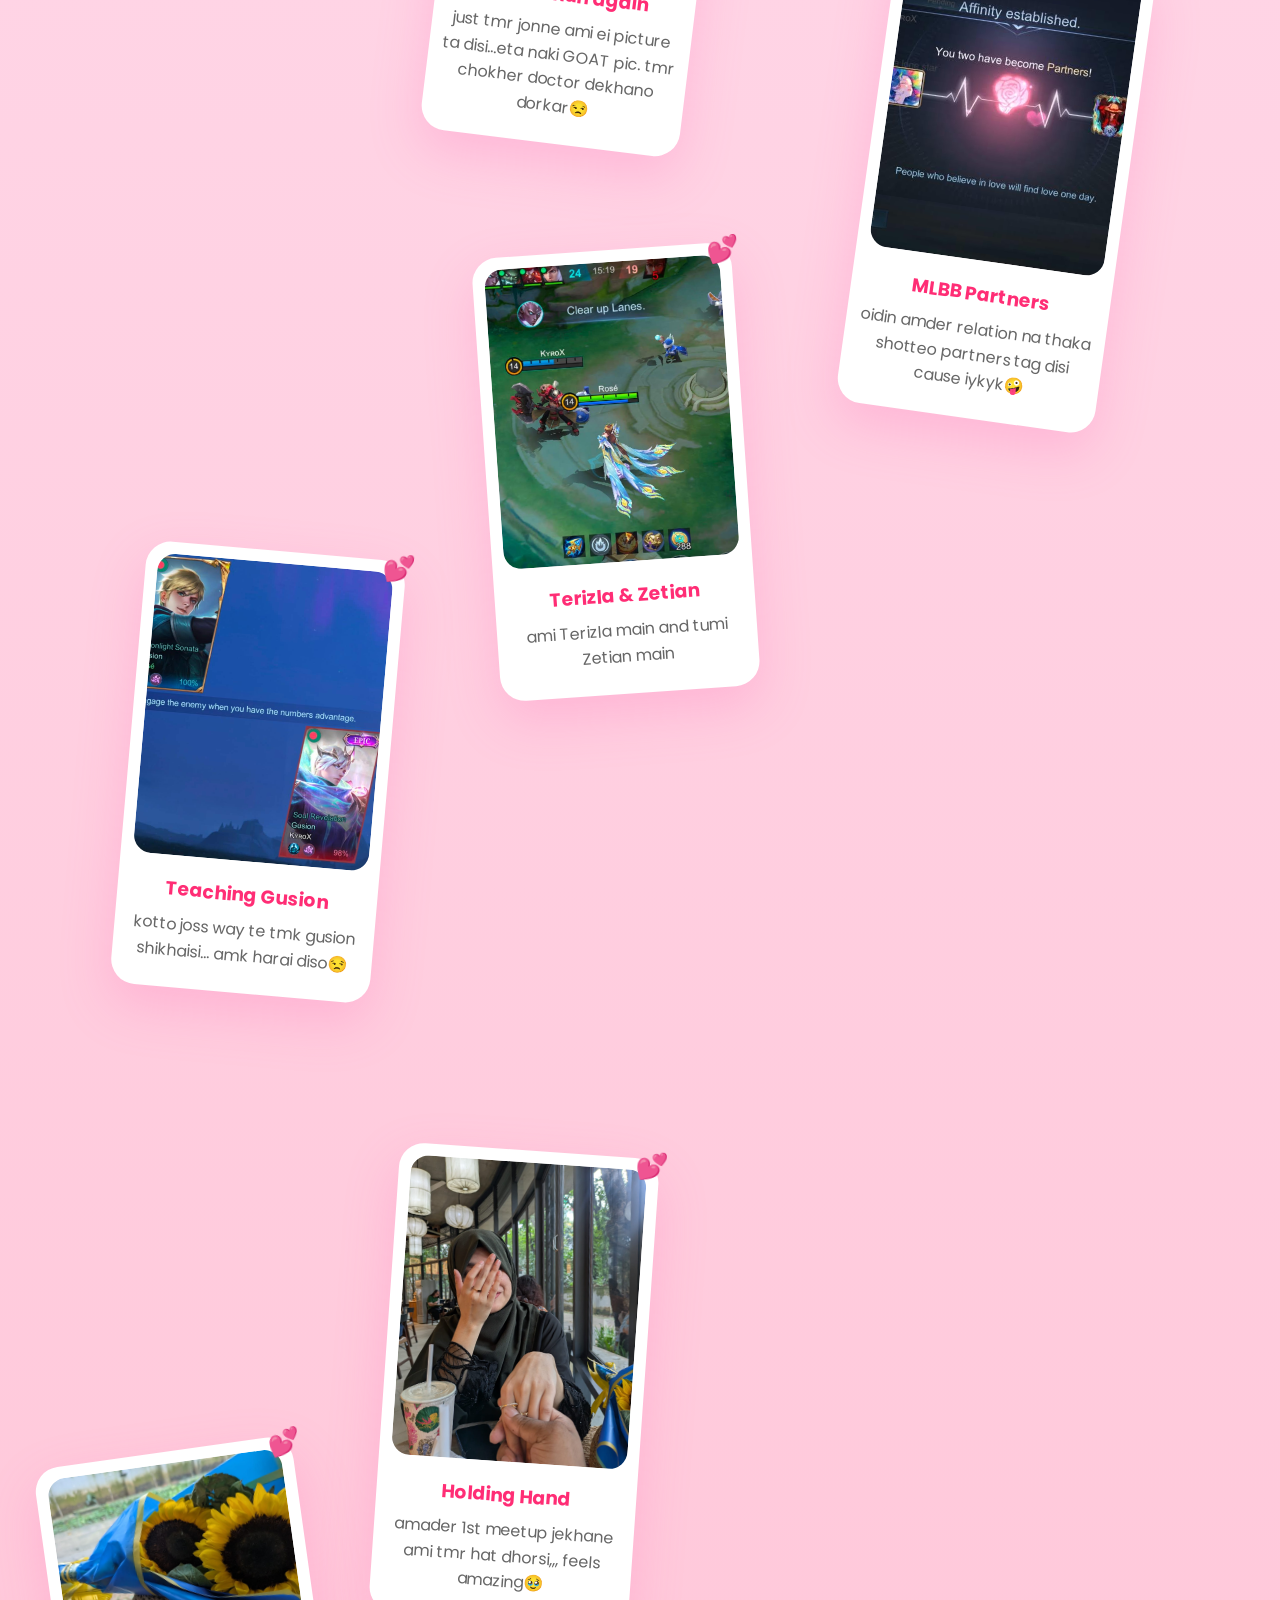
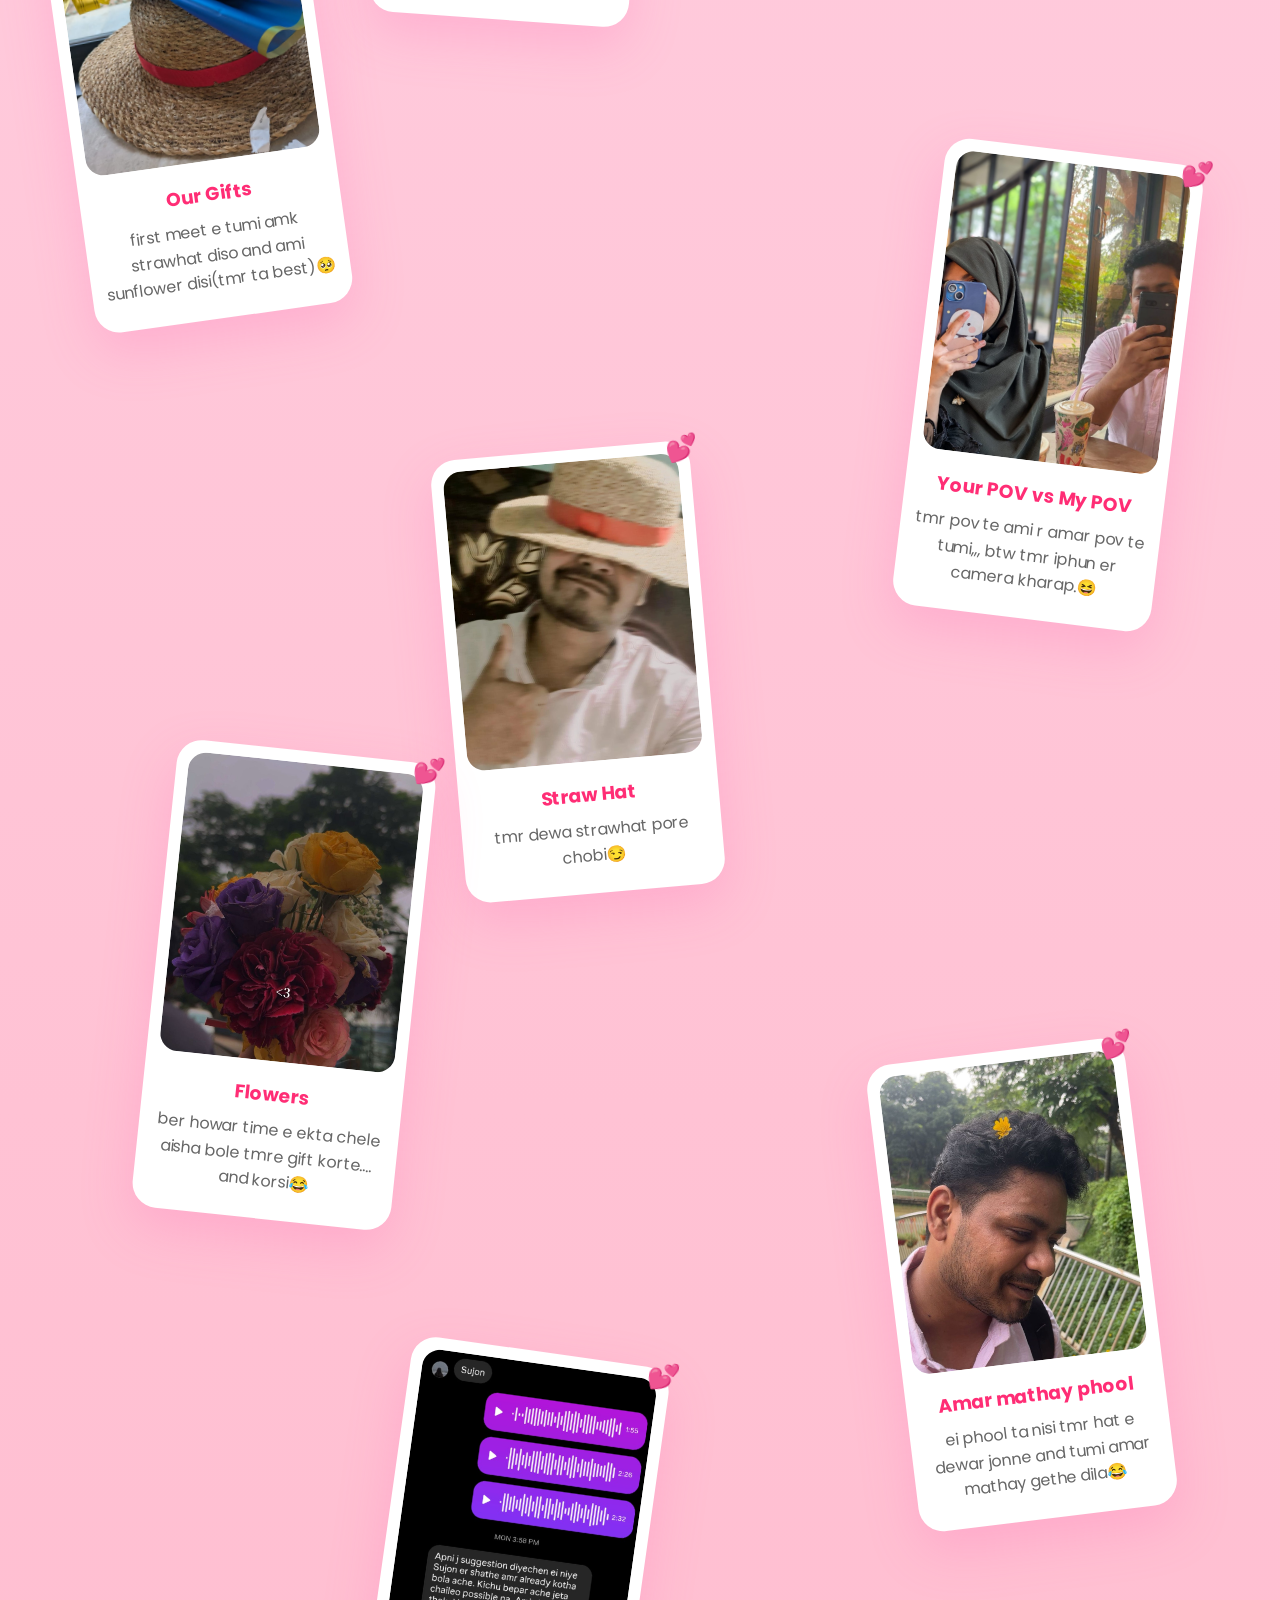
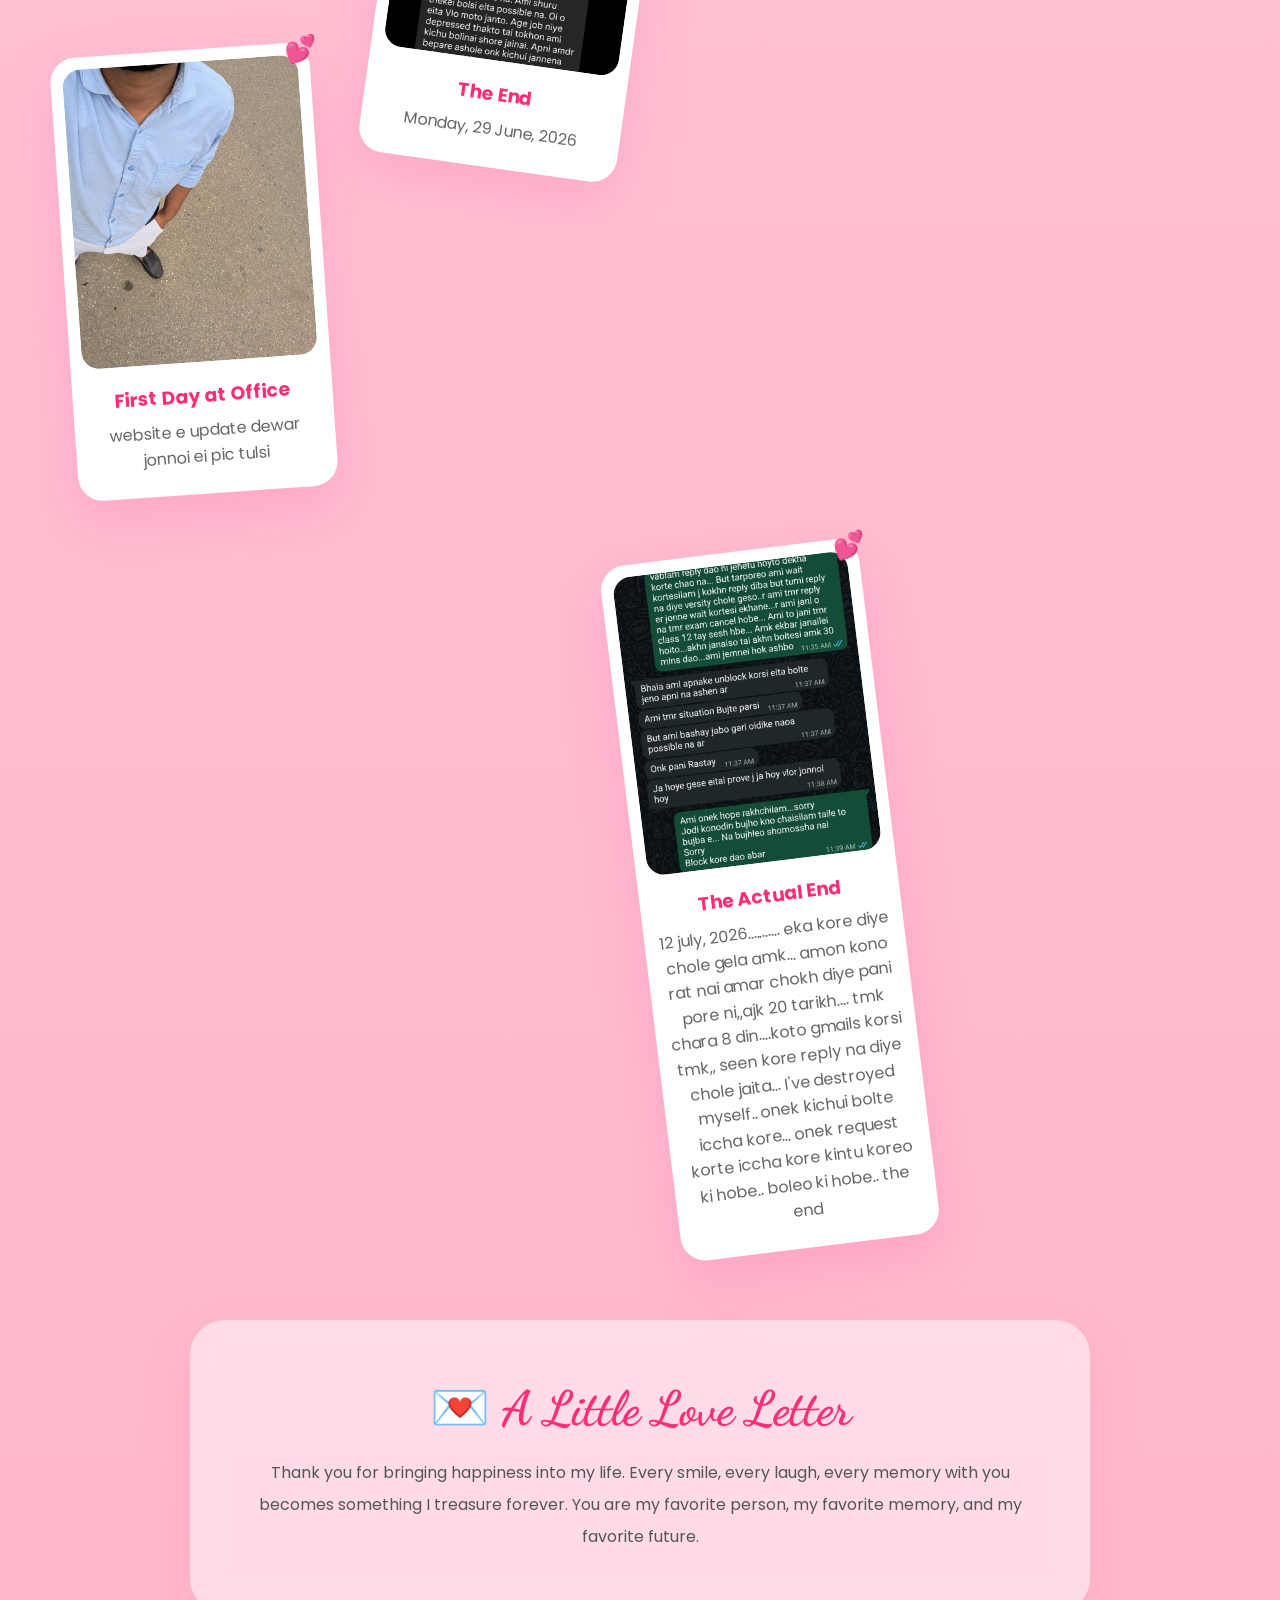
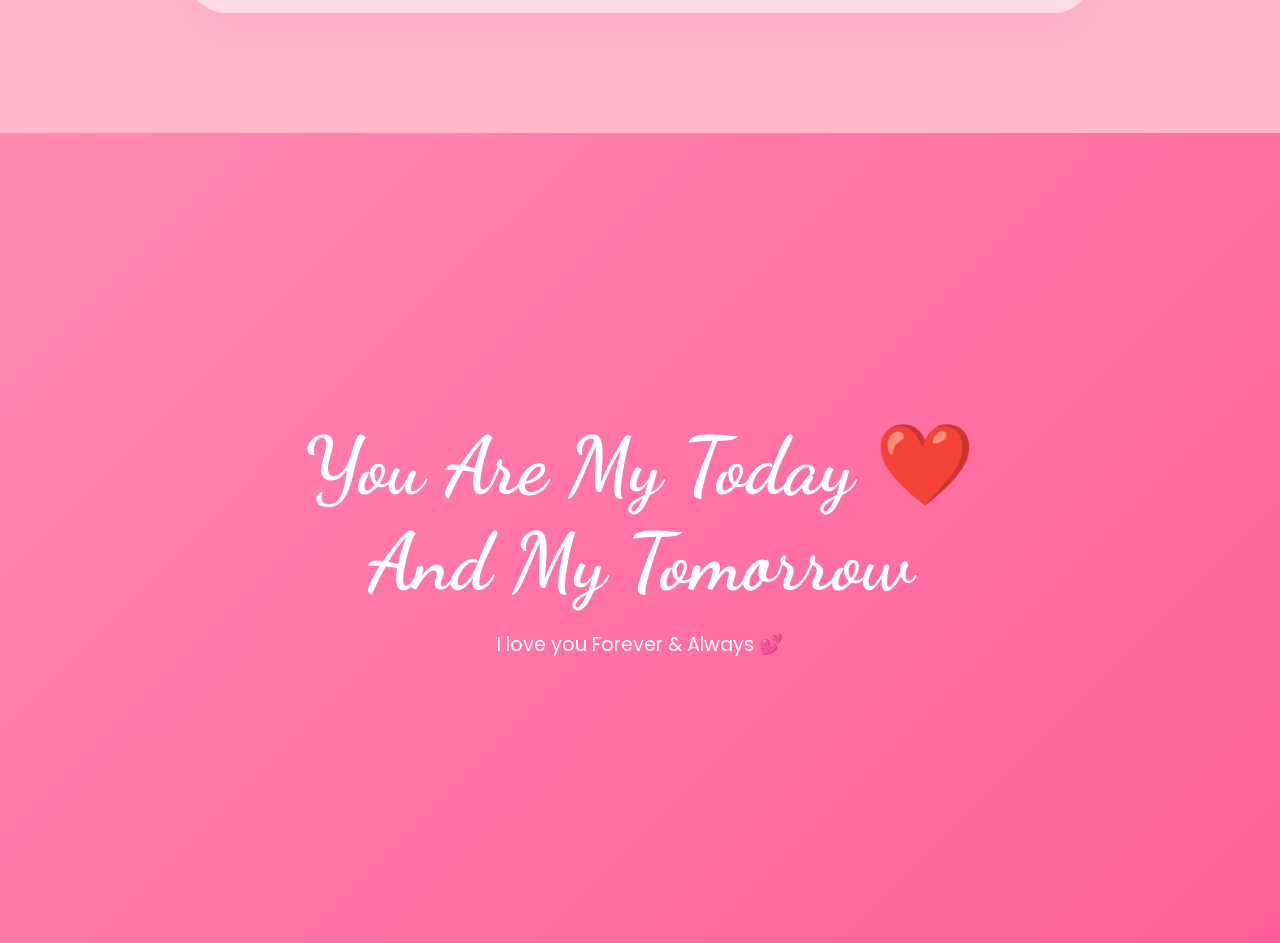
==== commit 9a87e9dd: "sesh" ====
--- a/index.html
+++ b/index.html
@@ -81,7 +81,7 @@
 .floating-gallery{
     position:relative;
     width:100%;
-    min-height:9300px;
+    min-height:9900px;
 }
 
 /* CARD */
@@ -184,6 +184,7 @@
 .card28 { top:8150px; right:10%; rotate:-7deg; }
 .card29 { top:8450px; left:30%; rotate:8deg; }
 .card30 { top:8750px; left:5%; rotate:-4deg; }
+.card31 { top:9250px; left:50%; rotate:-7deg; }
 
 /* FLOATING ANIMATION */
 
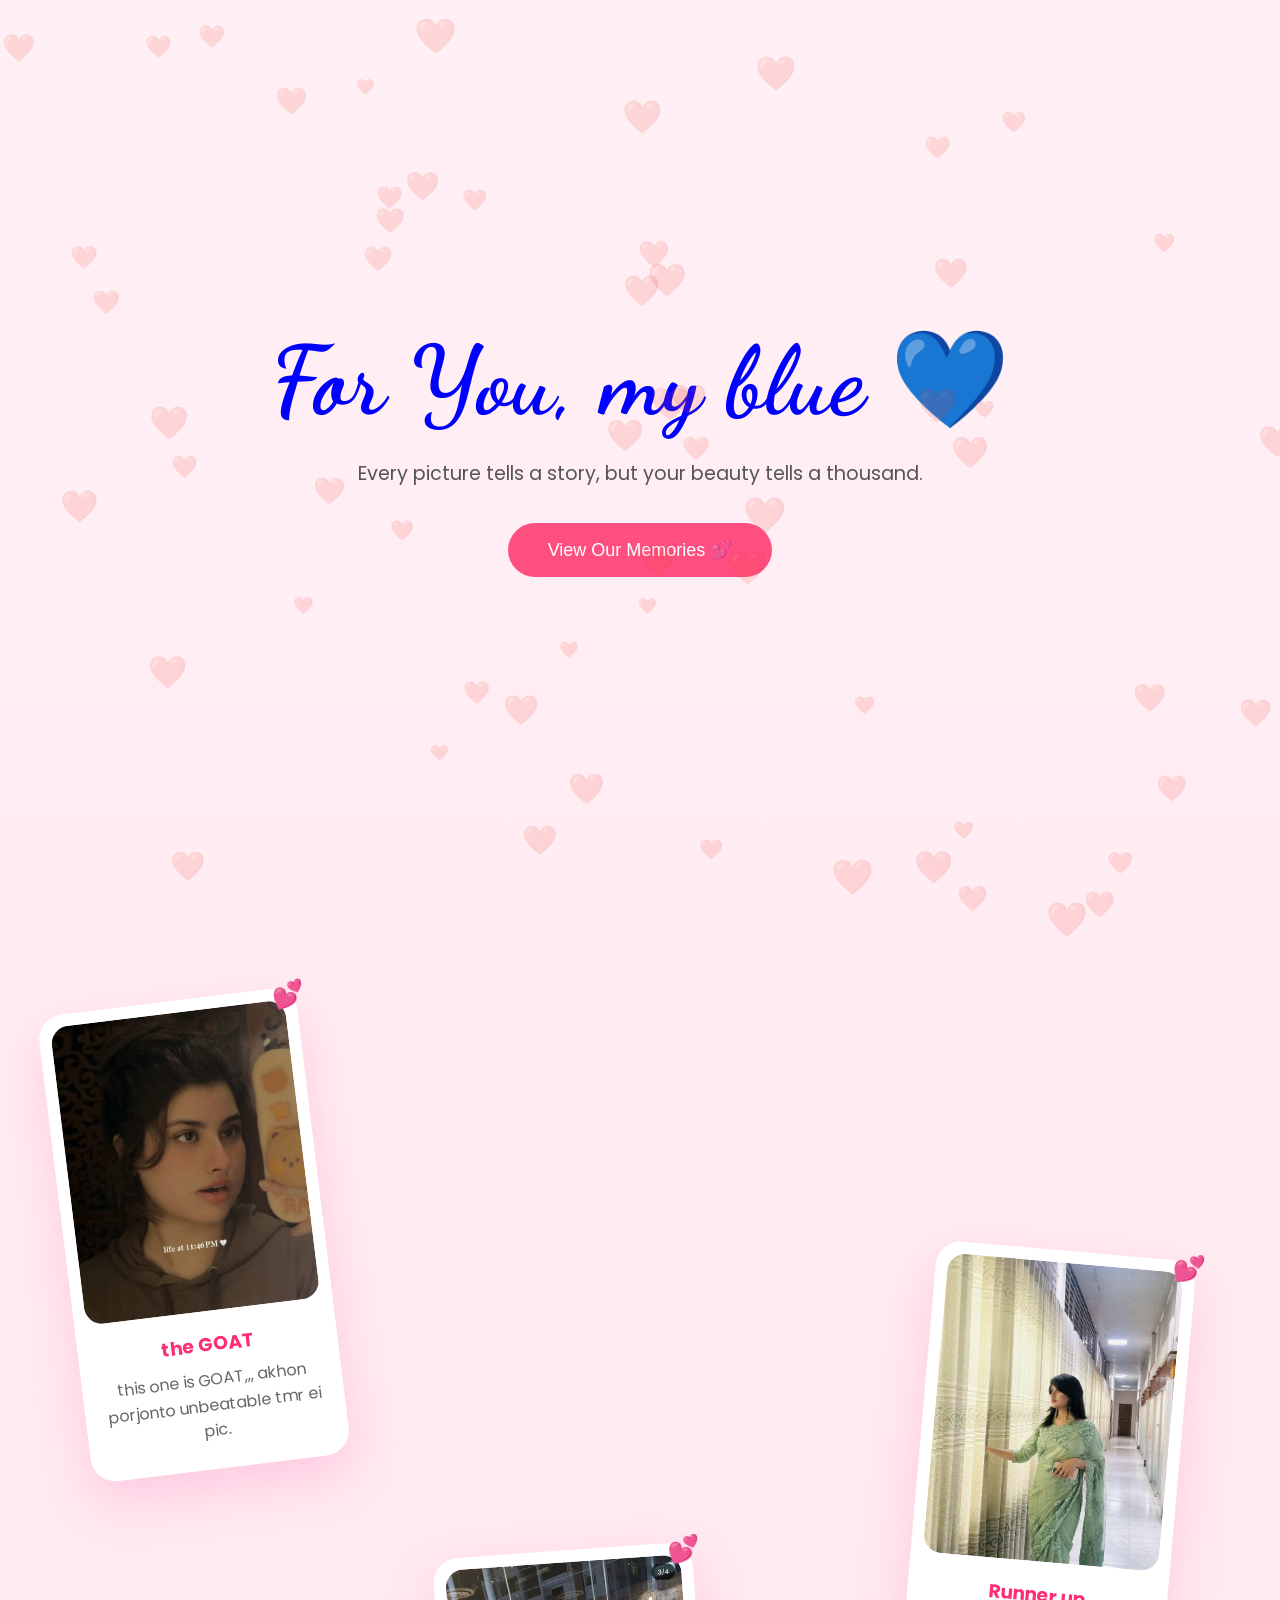
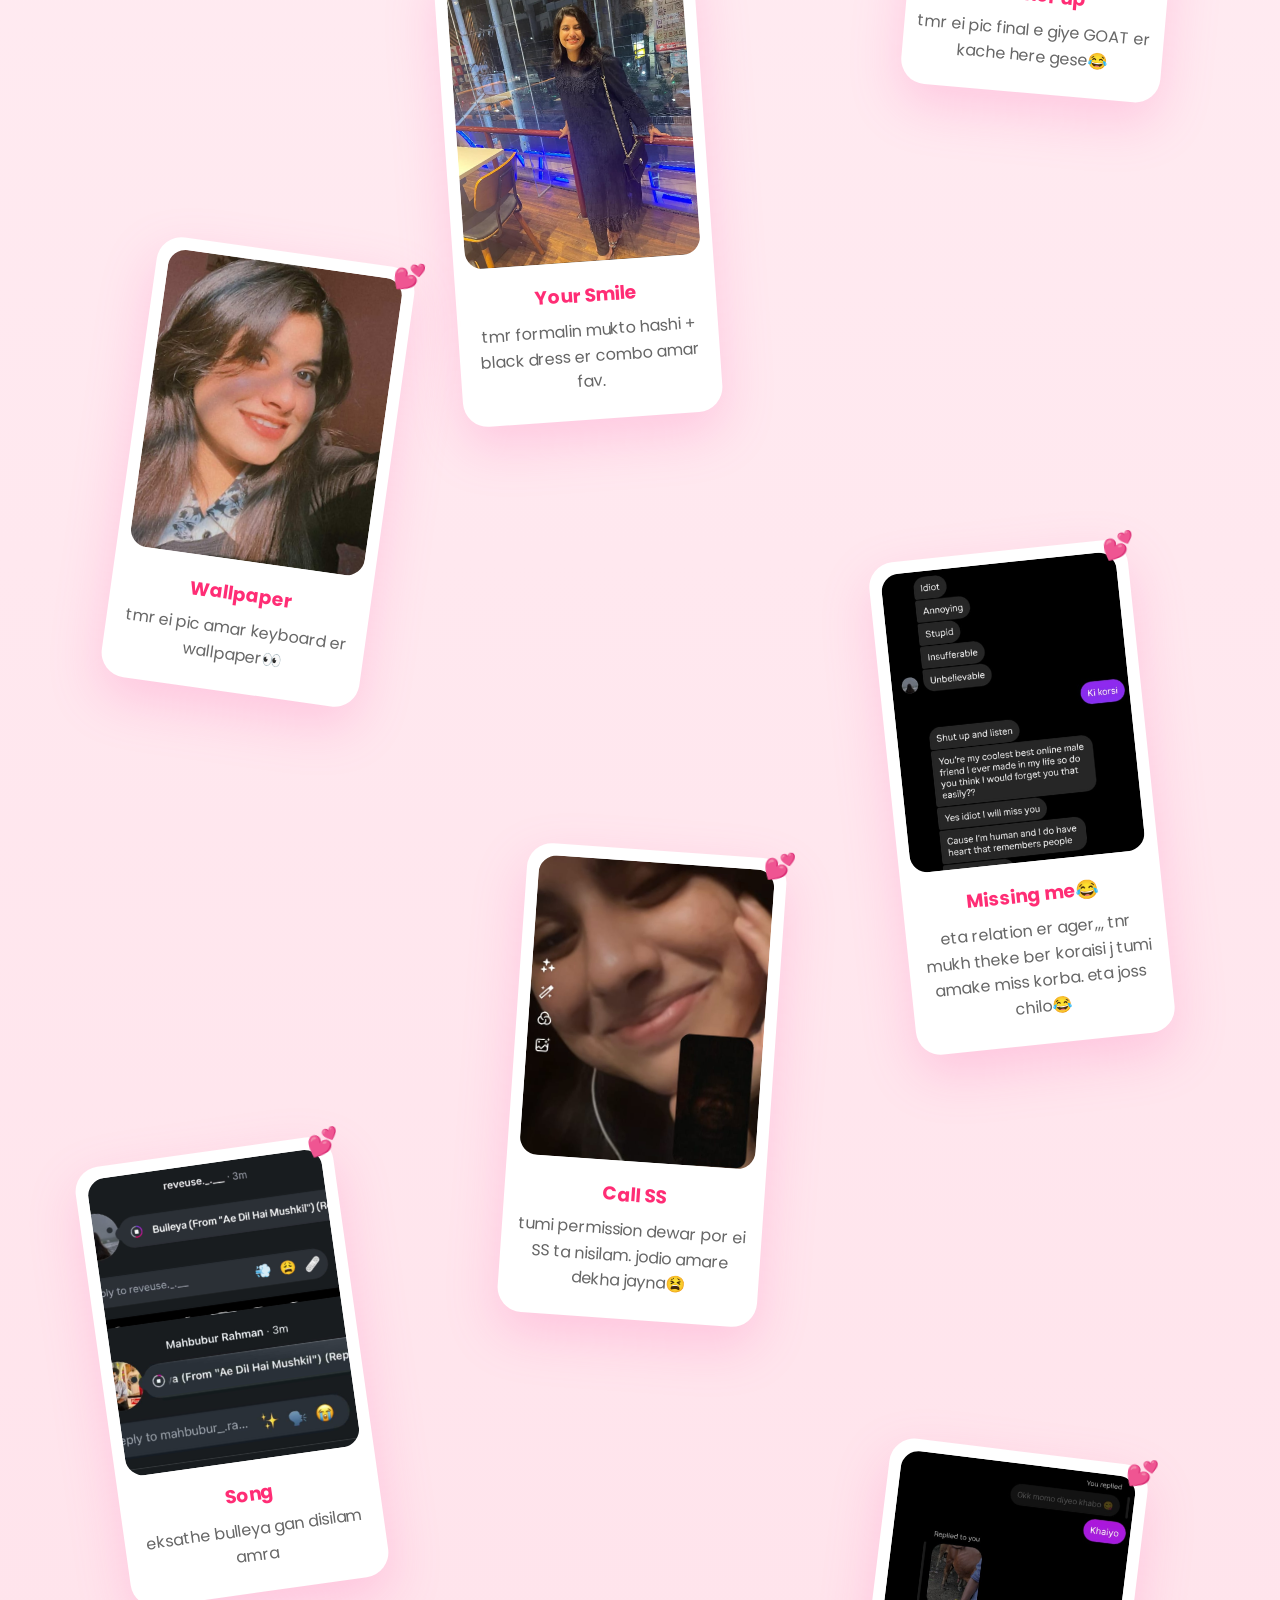
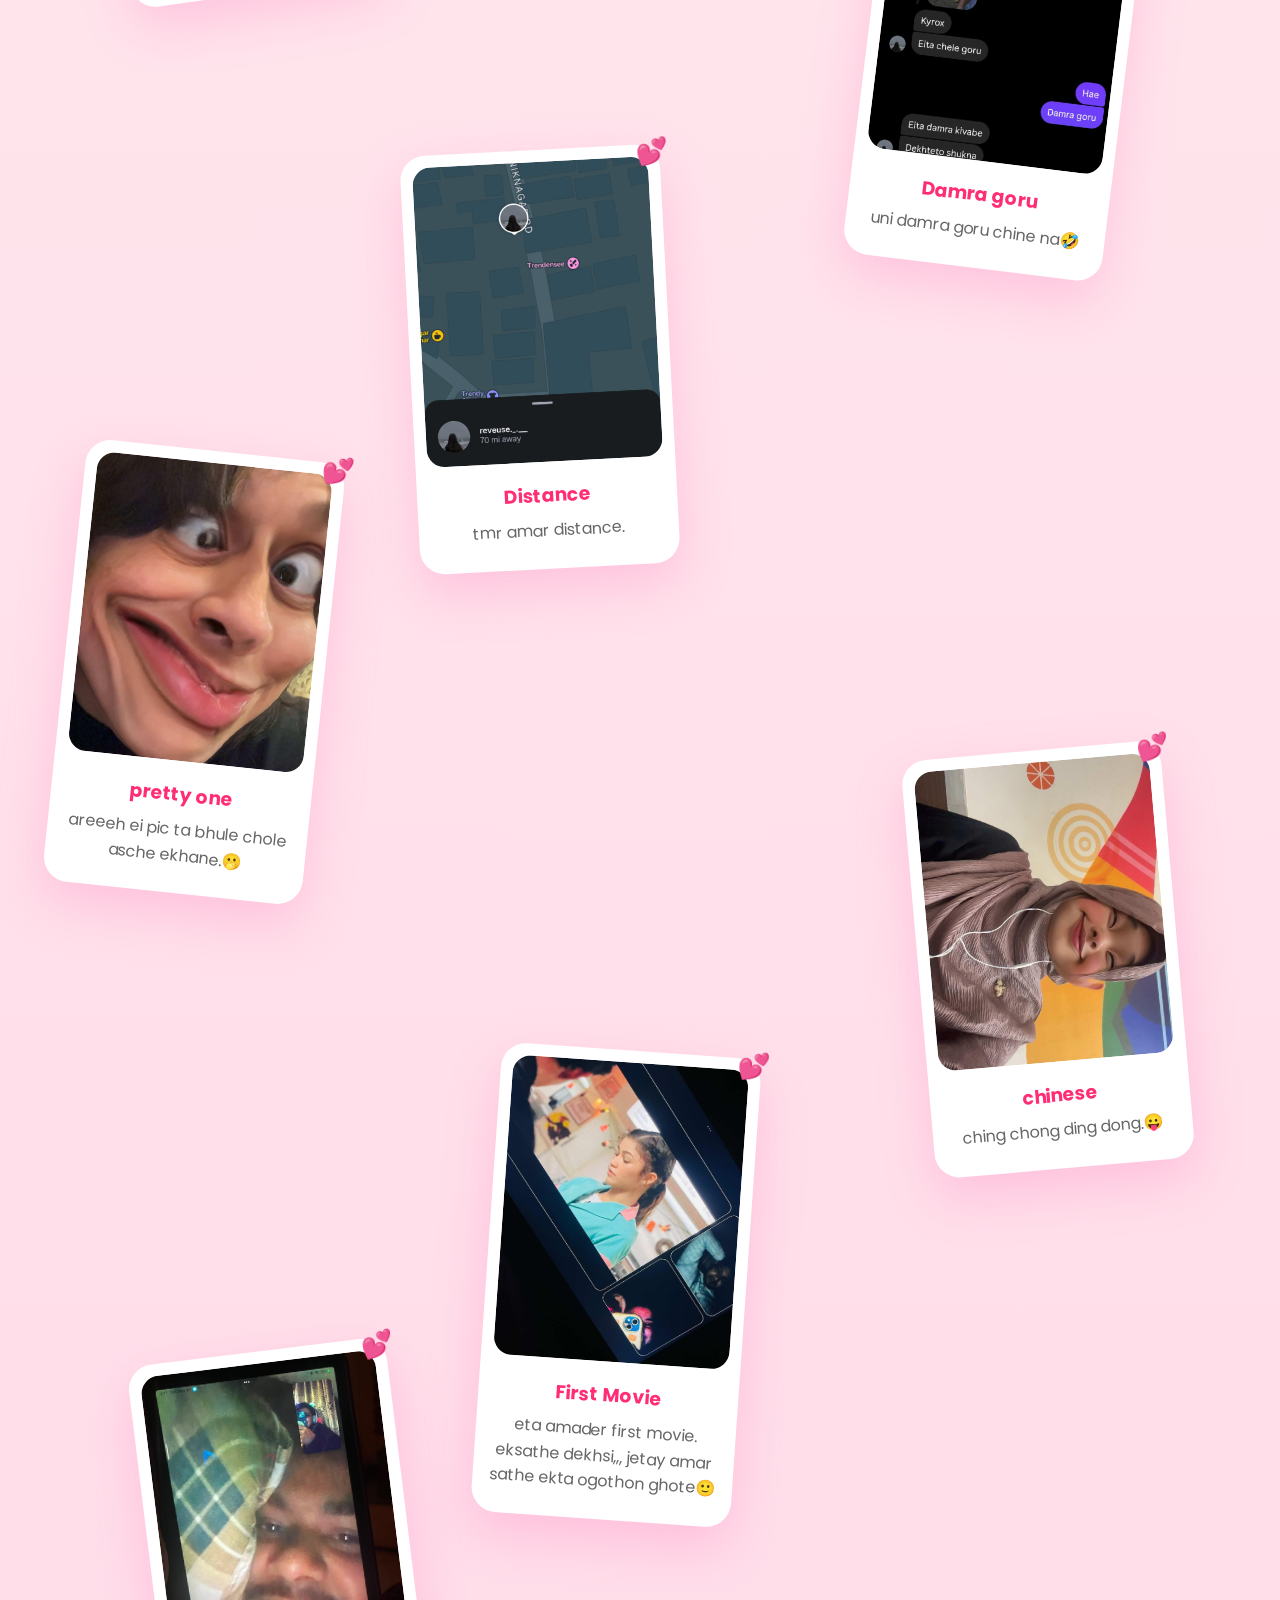
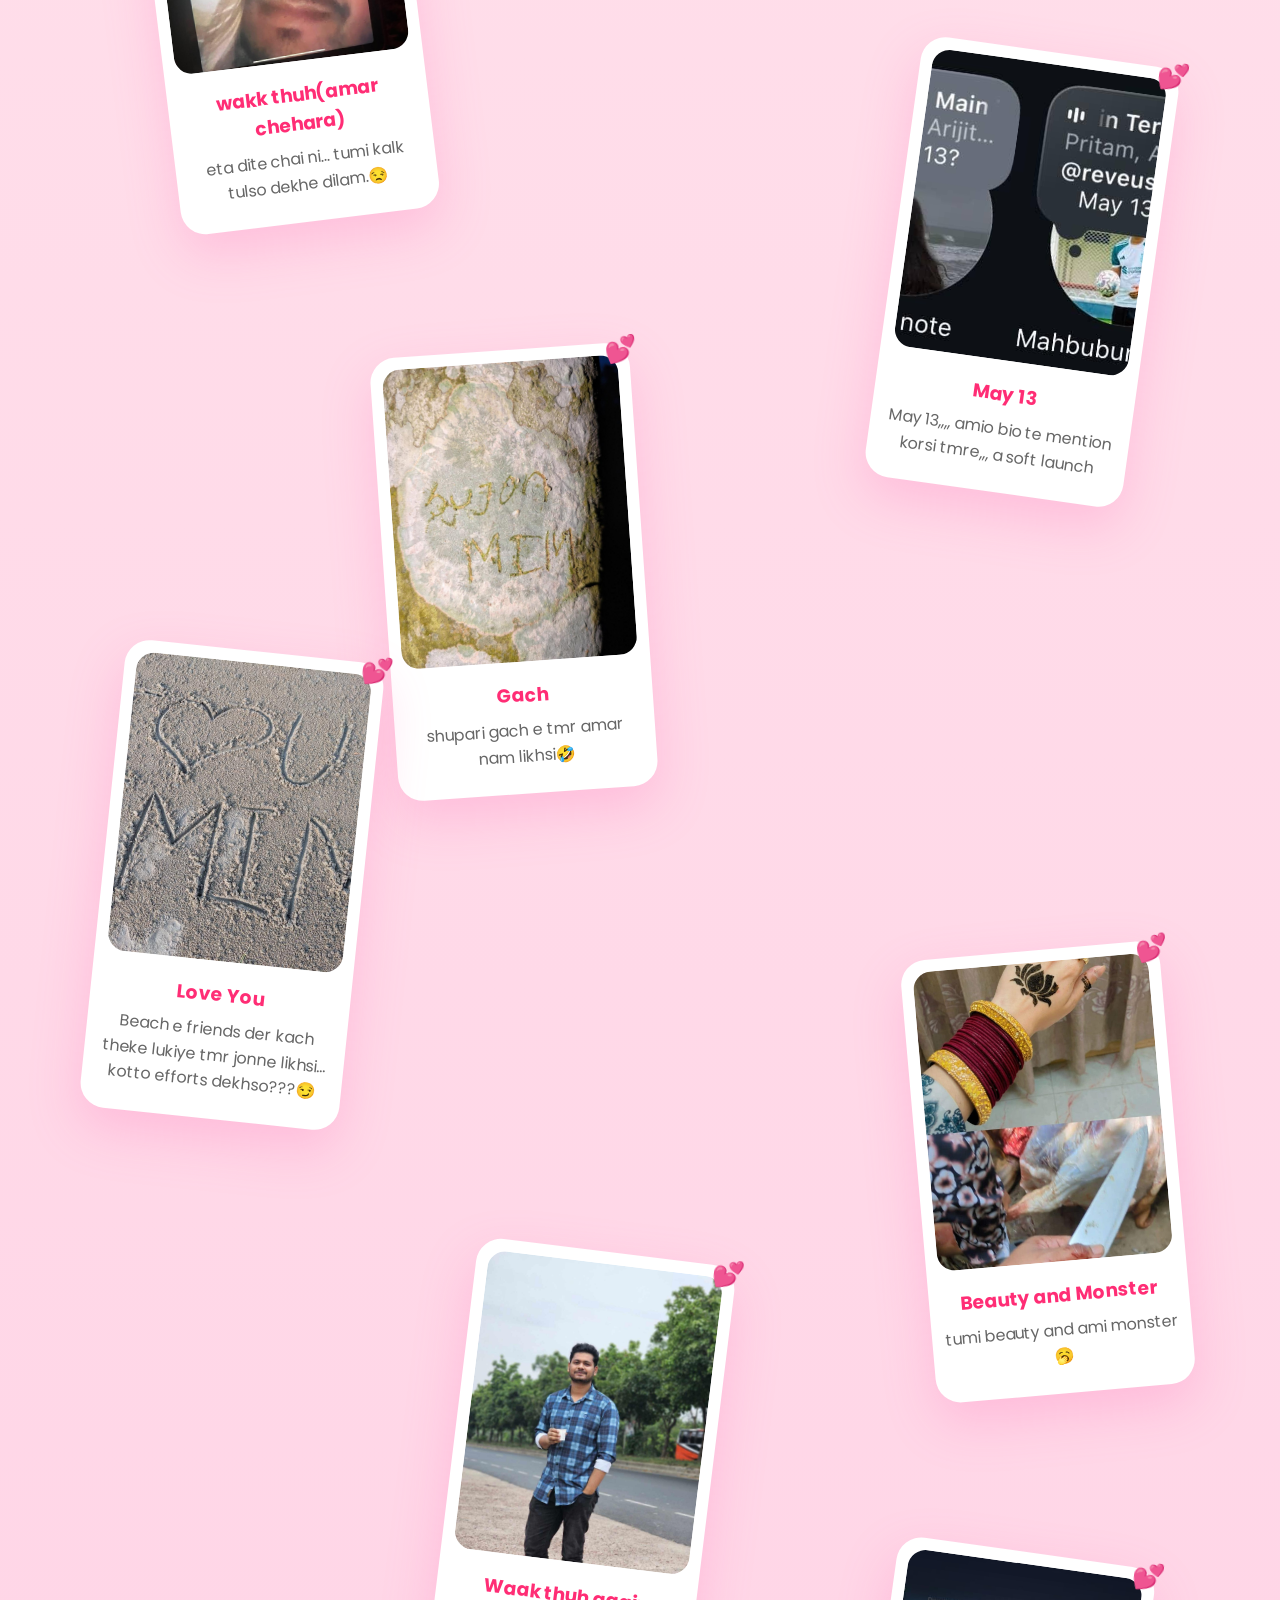
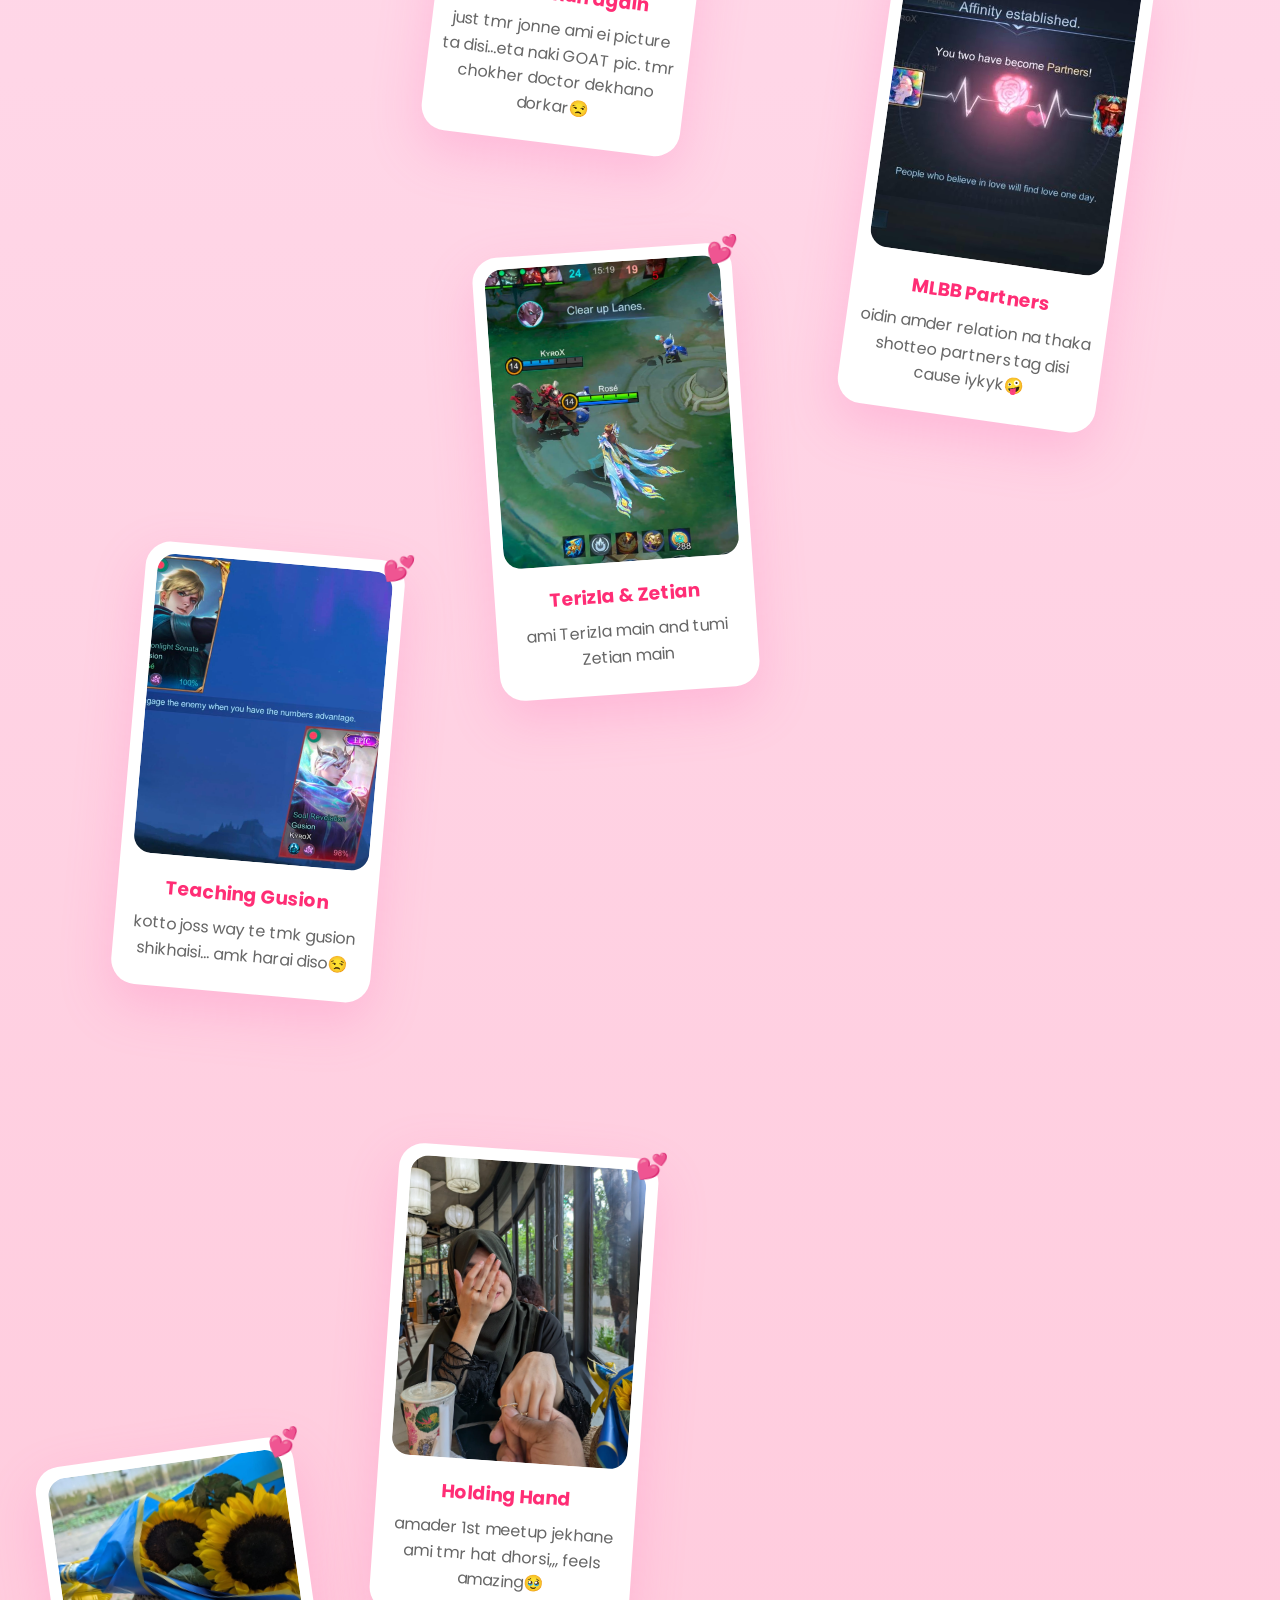
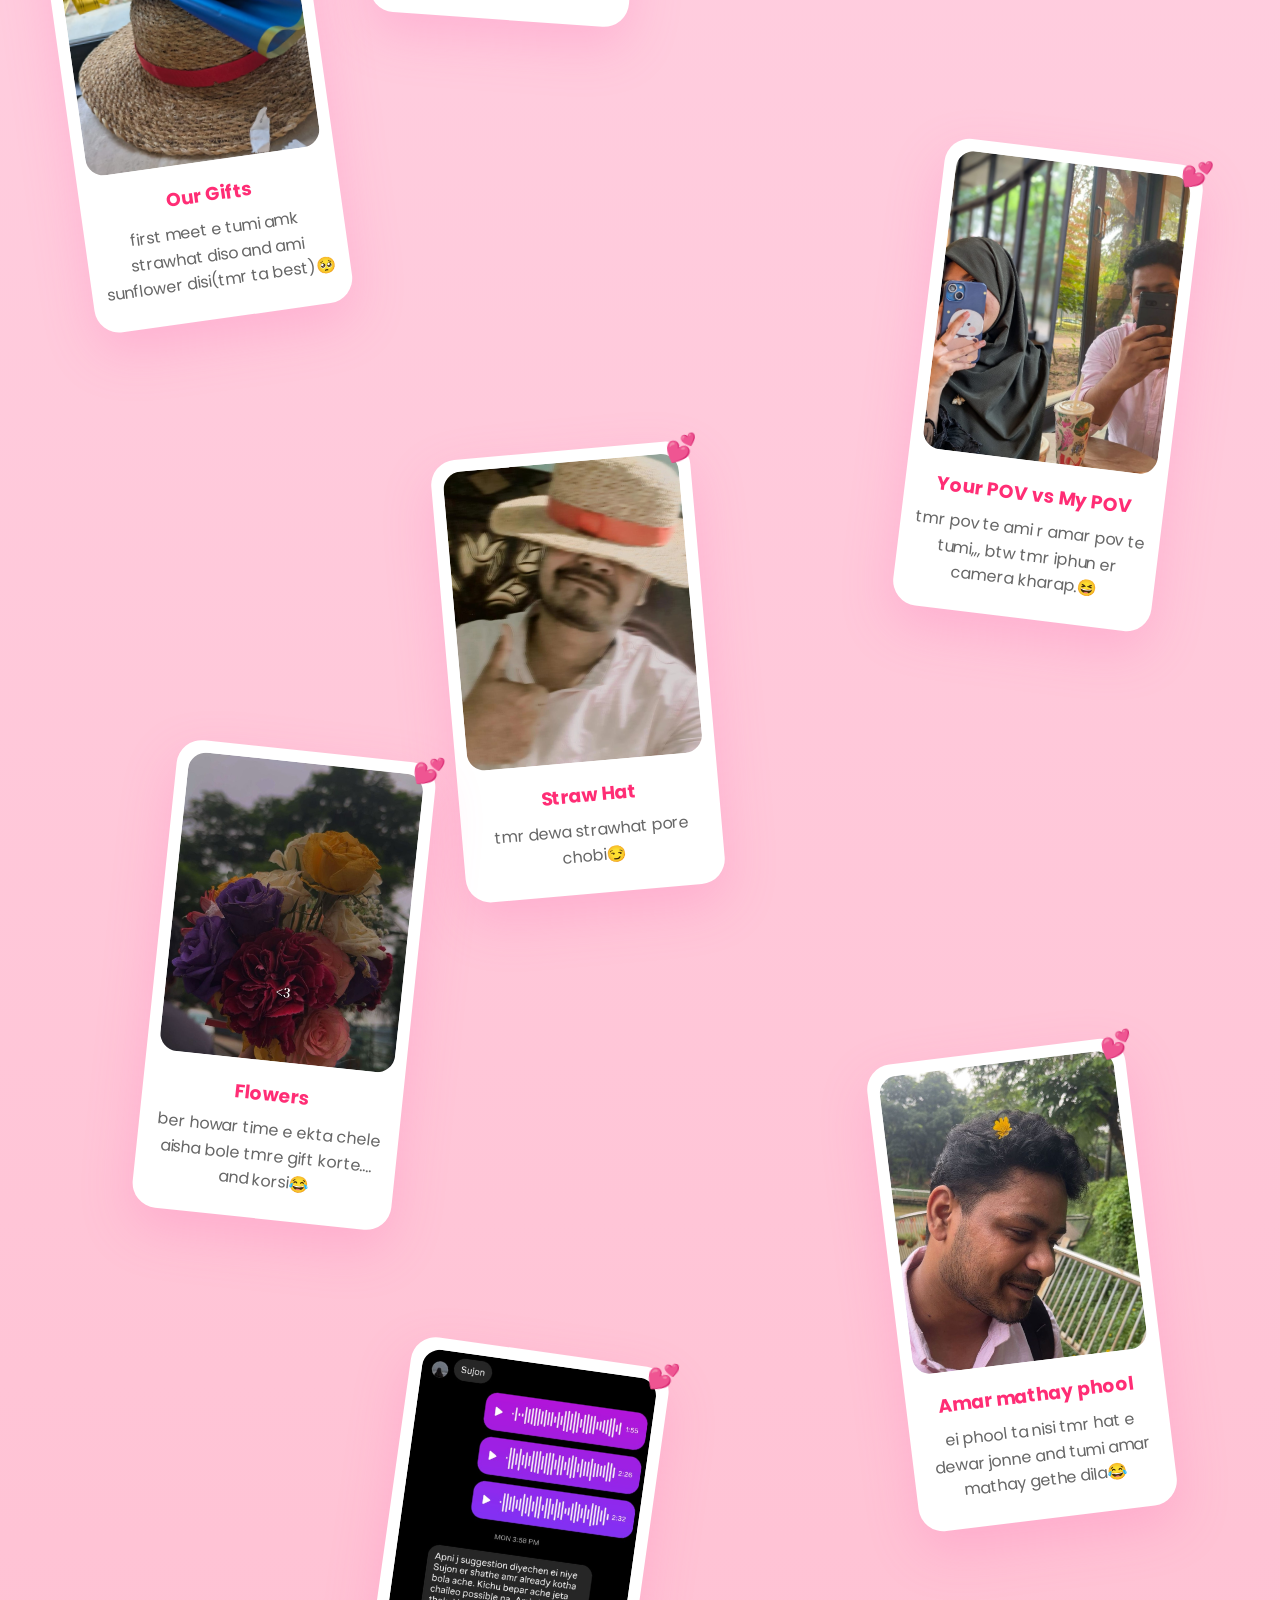
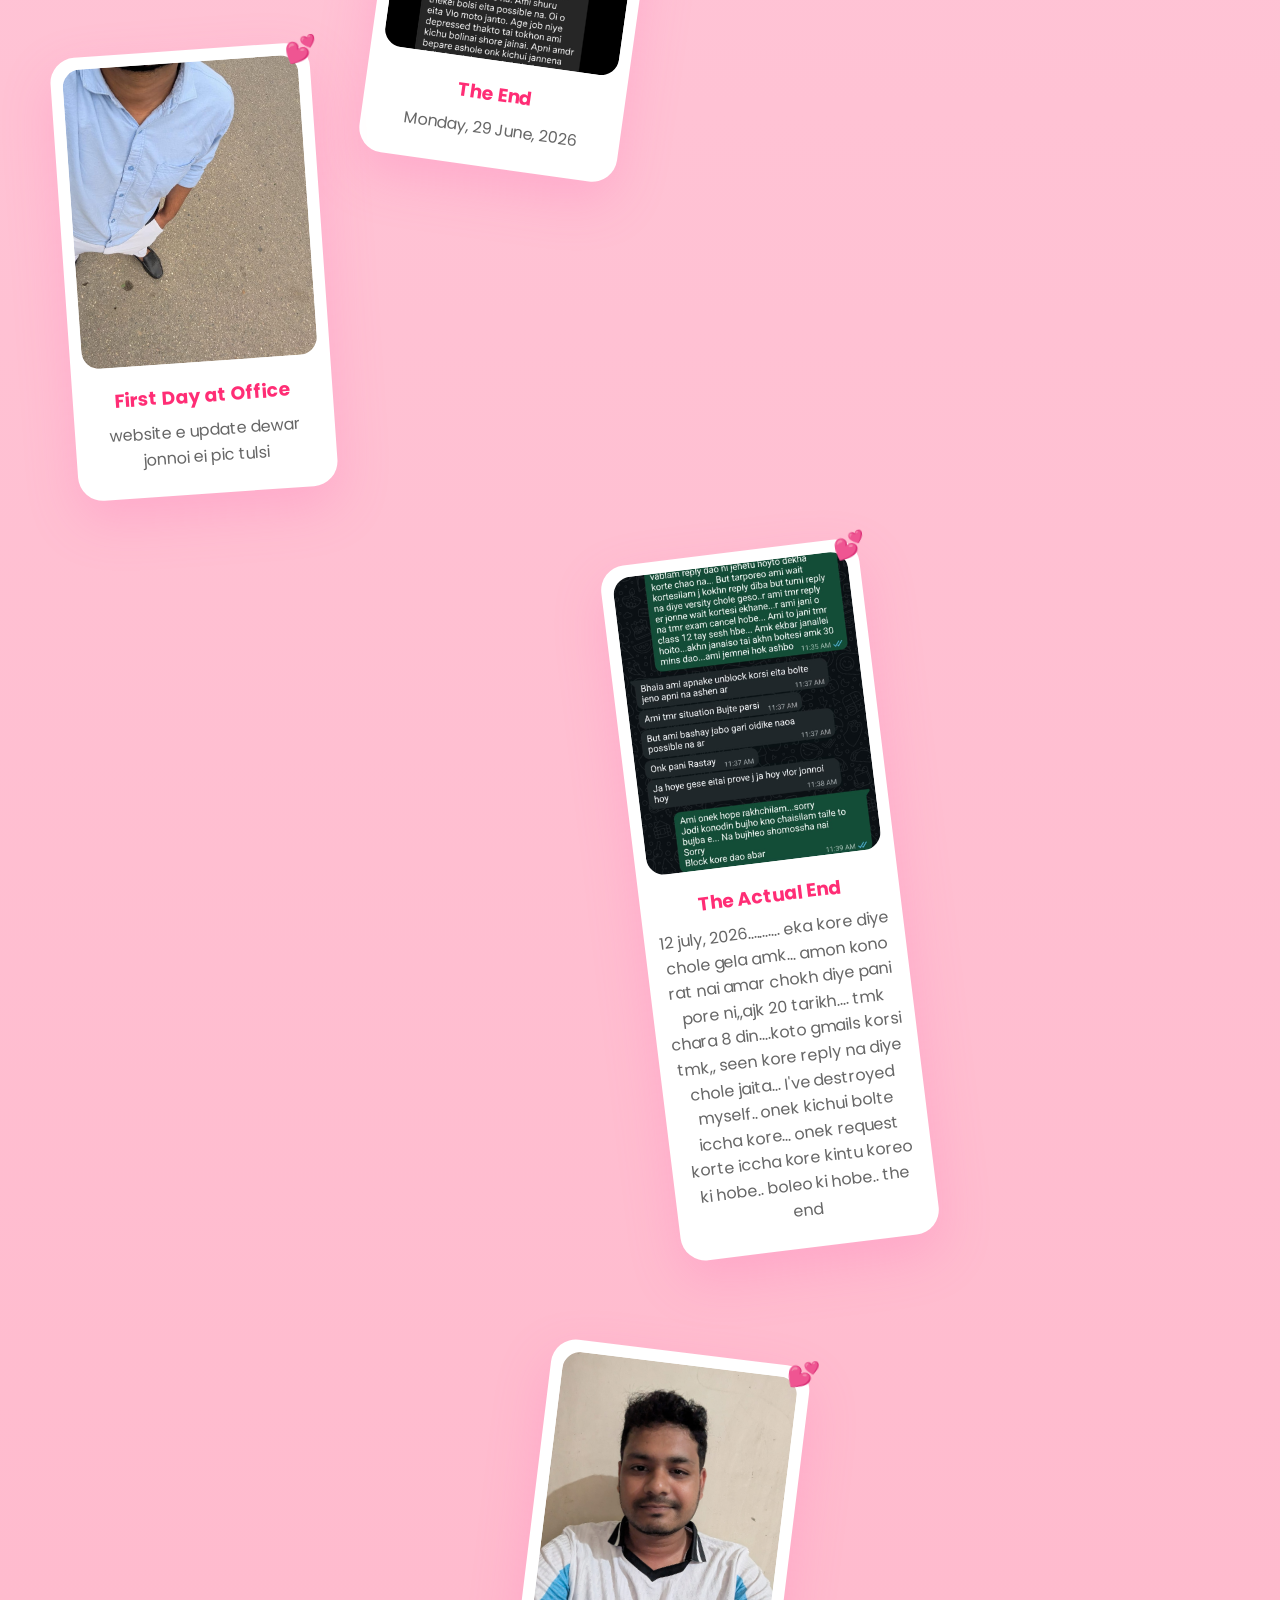
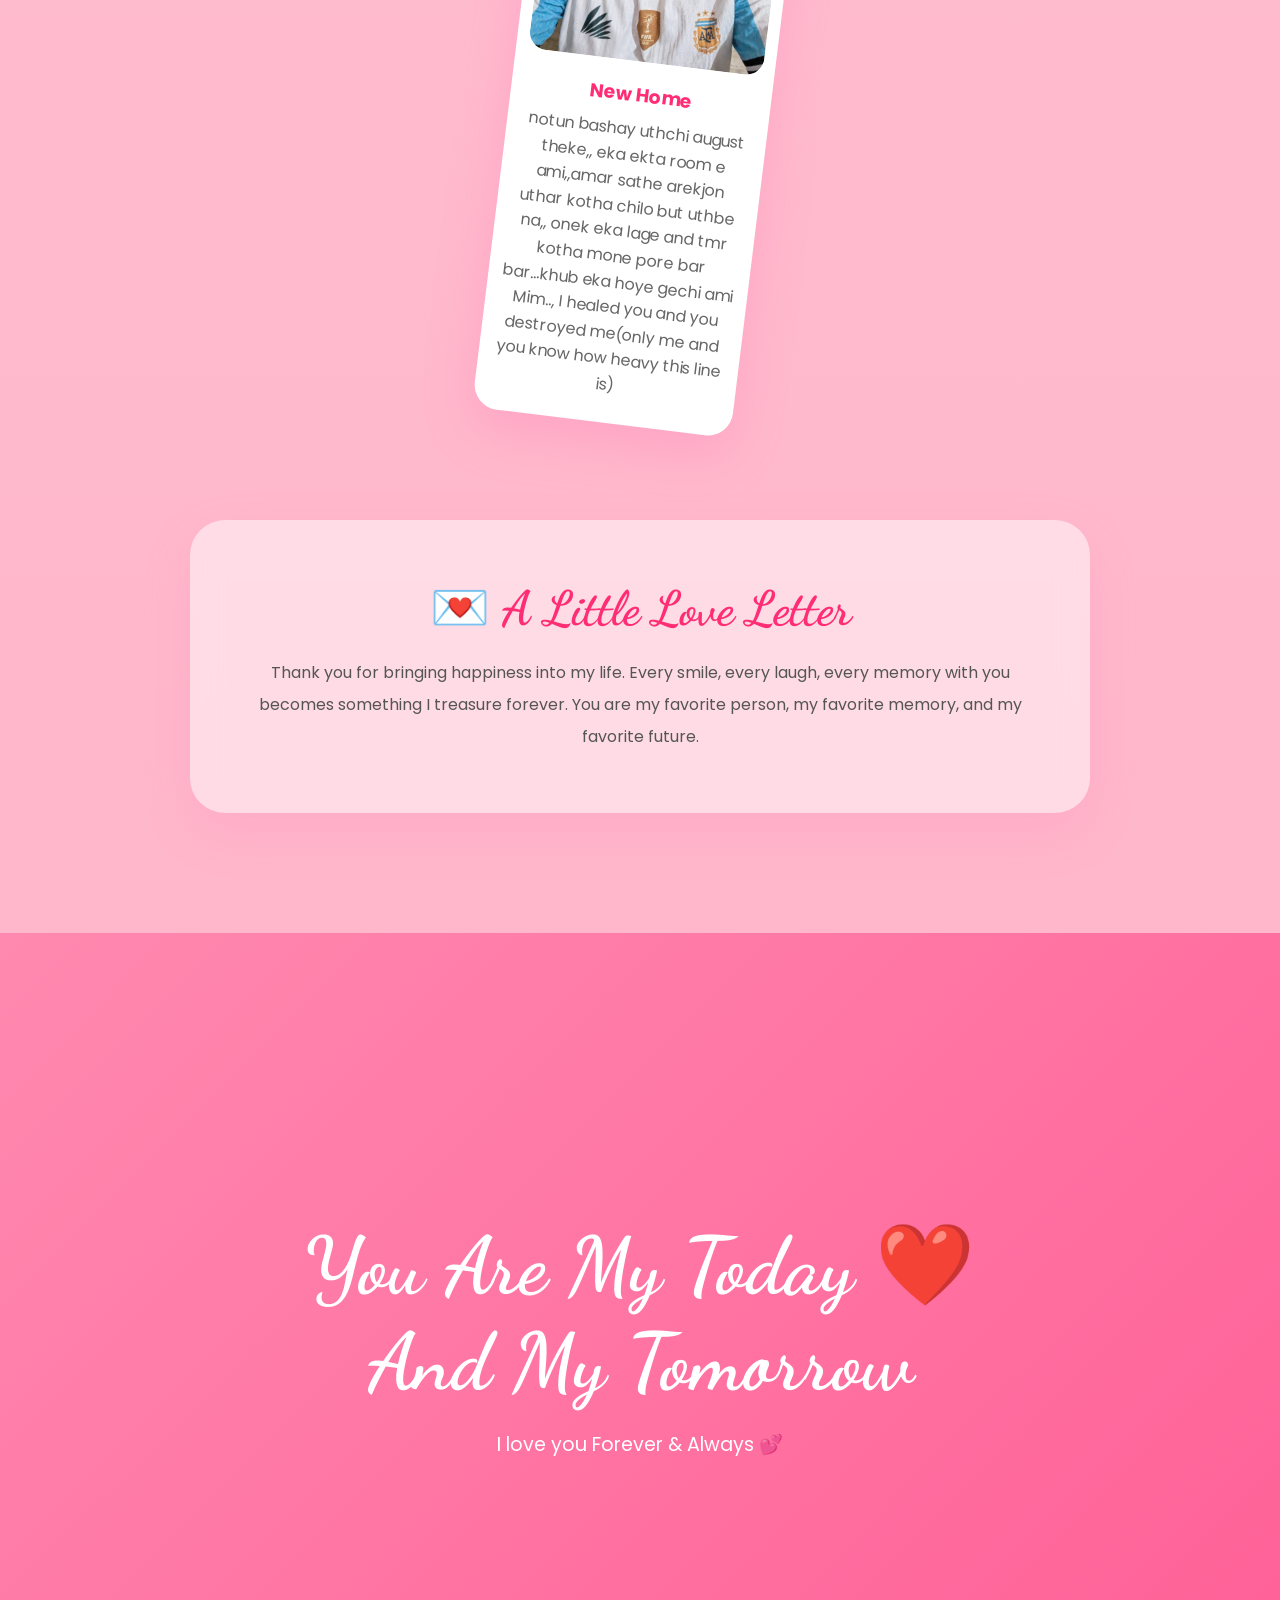
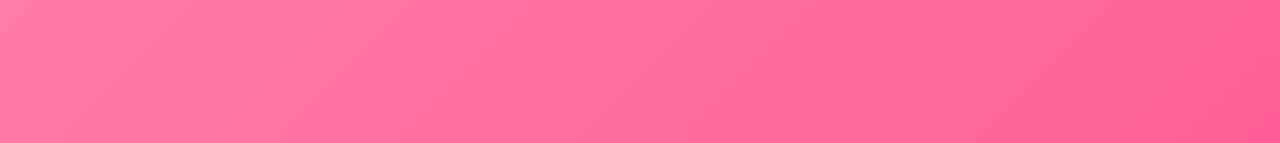
==== commit a7bb1005: "donee" ====
--- a/index.html
+++ b/index.html
@@ -81,7 +81,7 @@
 .floating-gallery{
     position:relative;
     width:100%;
-    min-height:9900px;
+    min-height:10700px;
 }
 
 /* CARD */
@@ -185,6 +185,7 @@
 .card29 { top:8450px; left:30%; rotate:8deg; }
 .card30 { top:8750px; left:5%; rotate:-4deg; }
 .card31 { top:9250px; left:50%; rotate:-7deg; }
+.card32 {top:10050px; left:40%; rotate:7deg;}
 
 /* FLOATING ANIMATION */
 
@@ -492,6 +493,11 @@
 <img src="./theend.jpeg">
 <h3>The Actual End</h3>
 <p>12 july, 2026........... eka kore diye chole gela amk... amon kono rat nai amar chokh diye pani pore ni,,ajk 20 tarikh.... tmk chara 8 din....koto gmails korsi tmk,, seen kore reply na diye chole jaita... I've destroyed myself.. onek kichui bolte iccha kore... onek request korte iccha kore kintu koreo ki hobe.. boleo ki hobe.. the end</p>
+</div>
+<div class="floating-card card32 reveal">
+<img src="./newhome.jpeg">
+<h3>New Home</h3>
+<p>notun bashay uthchi august theke,, eka ekta room e ami,,amar sathe arekjon uthar kotha chilo but uthbe na,, onek eka lage and tmr kotha mone pore bar bar...khub eka hoye gechi ami Mim.., I healed you and you destroyed me(only me and you know how heavy this line is)</p>
 </div>
 
 </section>
